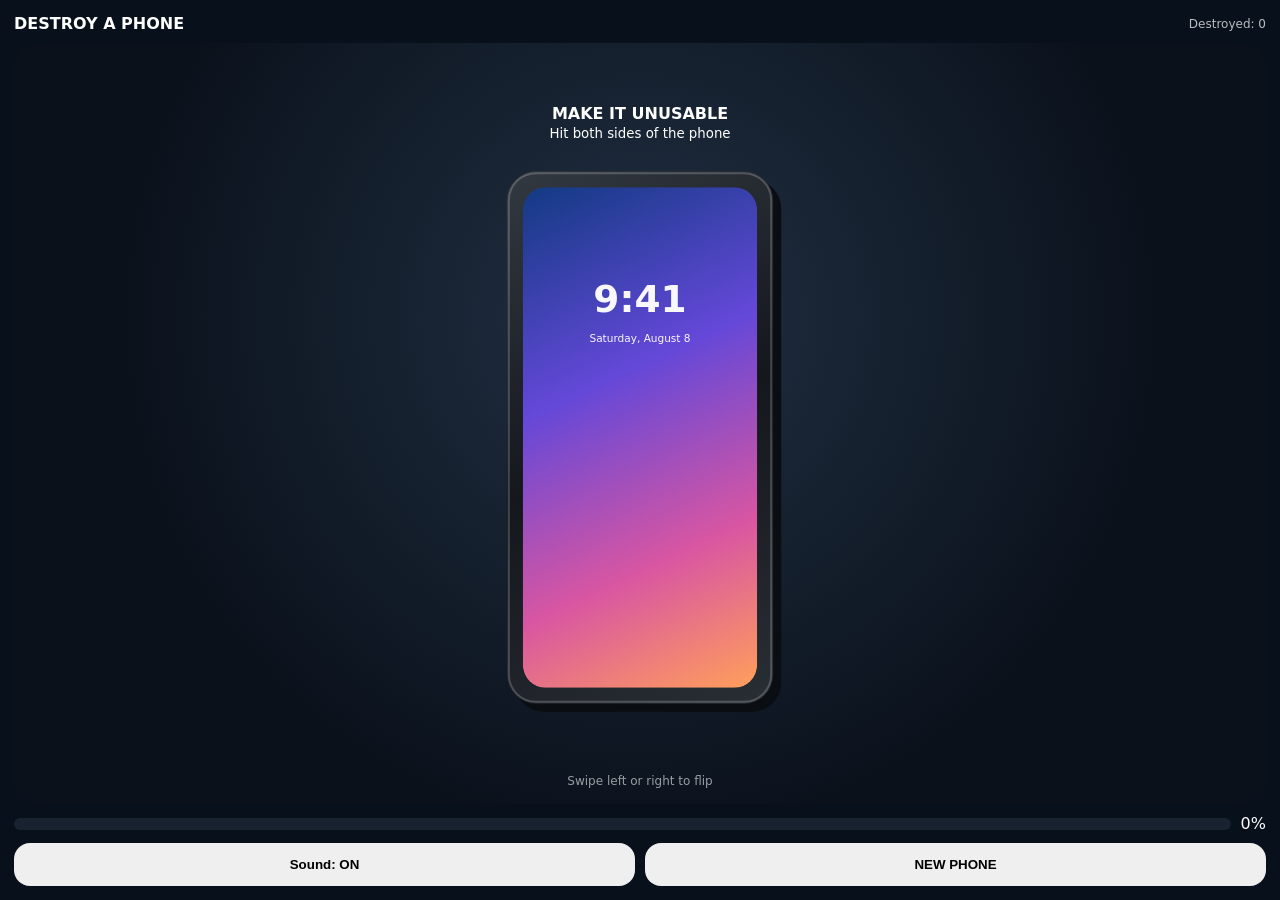
==== destroy-phone.html @ 826d3e32 "Refine phone audio and clip back damage" ====
<!doctype html><html lang="en"><head><meta charset="utf-8"><meta name="viewport" content="width=device-width,initial-scale=1,viewport-fit=cover,user-scalable=no"><title>Destroy a Phone</title><style>*{box-sizing:border-box;-webkit-tap-highlight-color:transparent}html,body{margin:0;height:100%;overflow:hidden;background:#07101b;color:#fff;font-family:system-ui,-apple-system,sans-serif}body{touch-action:none}.wrap{height:100%;display:flex;flex-direction:column;padding:14px;gap:10px}.top{display:flex;justify-content:space-between;align-items:center}.title{font-weight:900}.badge{font-size:12px;opacity:.72}.stage{position:relative;flex:1;border-radius:28px;overflow:hidden;background:radial-gradient(circle at 50% 36%,#213043,#0a111b 66%)}canvas{position:absolute;inset:0;width:100%;height:100%}.hint{position:absolute;top:8%;left:0;right:0;text-align:center;pointer-events:none;transition:.2s}.hint.hide{opacity:0}.flipHint{position:absolute;bottom:16px;left:0;right:0;text-align:center;font-size:12px;opacity:.58;pointer-events:none}.hud{display:grid;grid-template-columns:1fr auto;gap:10px;align-items:center}.meter{height:12px;background:#182231;border-radius:999px;overflow:hidden}.fill{height:100%;width:0;background:linear-gradient(90deg,#ff776f,#ffd5cf);transition:width .15s}.bottom{display:flex;gap:10px}button{flex:1;padding:14px;border:0;border-radius:16px;font-weight:800}</style></head><body><div class="wrap"><div class="top"><div class="title">DESTROY A PHONE</div><div class="badge" id="count">Destroyed: 0</div></div><div class="stage" id="stage"><canvas id="c"></canvas><div class="hint" id="hint"><b>MAKE IT UNUSABLE</b><br><small>Hit both sides of the phone</small></div><div class="flipHint">Swipe left or right to flip</div></div><div class="hud"><div class="meter"><div class="fill" id="fill"></div></div><div id="pct">0%</div></div><div class="bottom"><button id="sound">Sound: ON</button><button id="reset">NEW PHONE</button></div></div><script>
const c=document.getElementById('c'),ctx=c.getContext('2d'),stage=document.getElementById('stage'),fill=document.getElementById('fill'),pct=document.getElementById('pct'),hint=document.getElementById('hint'),count=document.getElementById('count');let W,H,dpr=1,audio,soundOn=true,done=false,total=0,p={},anim=false,dragX=null;const R=(a,b)=>a+Math.random()*(b-a),C=(v,a,b)=>Math.max(a,Math.min(b,v));function rr(a,b,w,h,r){ctx.beginPath();ctx.roundRect(a,b,w,h,r)}
function reset(redraw=true){done=false;p.side='front';p.flip=0;p.flipTarget=0;p.frontFaults=[];p.frontMarks=[];p.backCracks=[];p.backChips=[];p.frontDents=[];p.backDents=[];p.cam=[0,0,0];p.frontCells=new Set();p.backCells=new Set();p.frameCells=new Set();p.screenHits=0;p.backHits=0;p.frameHits=0;p.totalHits=0;p.screenOff=false;p.fade=1;p.tx=p.ty=p.vx=p.vy=p.rot=p.vr=0;fill.style.width='0%';pct.textContent='0%';hint.classList.remove('hide');if(redraw)draw()}
function layout(){W=stage.clientWidth;H=stage.clientHeight;dpr=Math.min(devicePixelRatio||1,2);c.width=W*dpr;c.height=H*dpr;ctx.setTransform(dpr,0,0,dpr,0,0);const h=Math.min(H*.70,620),w=Math.min(W*.74,h*.5);p.w=w;p.h=h;p.x=(W-w)/2;p.y=(H-h)/2+14;p.r=Math.min(38,w*.11);if(!p.frontFaults)reset(false);draw()}addEventListener('resize',layout);
function screen(){let m=p.w*.06;return{x:m,y:m,w:p.w-2*m,h:p.h-2*m,r:p.r*.78}}function cams(){return[[p.w*.27,p.h*.13],[p.w*.42,p.h*.13],[p.w*.345,p.h*.24]]}
function matrix(){let shx=p.tx*.004,shy=p.ty*.003,sx=1-Math.abs(p.ty)*.0018,sy=1-Math.abs(p.tx)*.0013;return{a:sx,b:shy,c:shx,d:sy,e:p.x+p.w/2,f:p.y+p.h/2}}
function worldToLocal(x,y){let m=matrix(),X=x-m.e,Y=y-m.f,det=m.a*m.d-m.b*m.c;if(!det)return{x:-999,y:-999};let lx=(m.d*X-m.c*Y)/det,ly=(-m.b*X+m.a*Y)/det;return{x:lx+p.w/2,y:ly+p.h/2}}
function applyPhoneTransform(){let m=matrix();ctx.translate(m.e,m.f);ctx.rotate(p.rot);ctx.transform(m.a,m.b,m.c,m.d,0,0);ctx.translate(-p.w/2,-p.h/2)}
function inside(lx,ly){return lx>=0&&lx<=p.w&&ly>=0&&ly<=p.h}function insideScreen(lx,ly){let s=screen();return lx>=s.x&&lx<=s.x+s.w&&ly>=s.y&&ly<=s.y+s.h}
function cellKey(lx,ly,cols=5,rows=9){let cc=Math.floor(C(lx/p.w*cols,0,cols-1)),rrr=Math.floor(C(ly/p.h*rows,0,rows-1));return rrr+'-'+cc}
function wallpaper(s){let g=ctx.createLinearGradient(s.x,s.y,s.x+s.w,s.y+s.h);g.addColorStop(0,'#123a83');g.addColorStop(.38,'#6448d8');g.addColorStop(.72,'#d856a2');g.addColorStop(1,'#ff9f5b');ctx.fillStyle=g;rr(s.x,s.y,s.w,s.h,s.r);ctx.fill();ctx.fillStyle='rgba(255,255,255,.96)';ctx.textAlign='center';ctx.font=`700 ${Math.max(18,s.w*.16)}px system-ui`;ctx.fillText('9:41',s.x+s.w/2,s.y+s.h*.25);ctx.font=`500 ${Math.max(9,s.w*.045)}px system-ui`;ctx.fillText('Saturday, August 8',s.x+s.w/2,s.y+s.h*.31)}
function addFrontFault(x,y){let s=screen(),t=Math.floor(R(0,3));if(t===0)p.frontFaults.push({t:'bruise',x,y,r:R(14,28),h:R(220,330),a:R(.22,.42)});else if(t===1)p.frontFaults.push({t:'dead',x,y,rx:R(8,20),ry:R(14,38),rot:R(-.5,.5),a:R(.45,.75)});else p.frontFaults.push({t:'line',x:C(x+R(-5,5),s.x+2,s.x+s.w-2),y1:C(y-R(20,55),s.y,s.y+s.h),y2:C(y+R(20,55),s.y,s.y+s.h),h:R(150,330),a:R(.3,.62)})}
function backInset(){const m=5;return{x:m,y:m,w:p.w-2*m,h:p.h-2*m,r:Math.max(4,p.r-m)}}
function addBackCrack(x,y){let segs=[],n=Math.floor(R(4,8)),b=backInset();for(let i=0;i<n;i++){let a=R(0,Math.PI*2),len=R(18,48),pts=[[C(x,b.x+1,b.x+b.w-1),C(y,b.y+1,b.y+b.h-1)]],cx=x,cy=y;for(let j=0;j<4;j++){a+=R(-.25,.25);cx+=Math.cos(a)*len/4*R(.7,1.3);cy+=Math.sin(a)*len/4*R(.7,1.3);cx=C(cx,b.x+1,b.x+b.w-1);cy=C(cy,b.y+1,b.y+b.h-1);pts.push([cx,cy])}segs.push(pts)}p.backCracks.push(segs)}
function drawFront(){let s=screen();ctx.save();rr(s.x,s.y,s.w,s.h,s.r);ctx.clip();if(!p.screenOff)wallpaper(s);else{ctx.fillStyle='#020305';ctx.fillRect(s.x,s.y,s.w,s.h);let g=ctx.createLinearGradient(s.x,s.y,s.x+s.w,s.y+s.h);g.addColorStop(0,'rgba(255,255,255,.06)');g.addColorStop(.3,'rgba(255,255,255,0)');g.addColorStop(1,'rgba(255,255,255,.018)');ctx.fillStyle=g;ctx.fillRect(s.x,s.y,s.w,s.h)}if(!p.screenOff)for(const f of p.frontFaults){if(f.t==='bruise'){let g=ctx.createRadialGradient(f.x,f.y,0,f.x,f.y,f.r);g.addColorStop(0,`hsla(${f.h},90%,62%,${f.a})`);g.addColorStop(.55,`hsla(${f.h+50},90%,55%,${f.a*.3})`);g.addColorStop(1,'rgba(0,0,0,0)');ctx.fillStyle=g;ctx.beginPath();ctx.arc(f.x,f.y,f.r,0,Math.PI*2);ctx.fill()}else if(f.t==='dead'){ctx.save();ctx.translate(f.x,f.y);ctx.rotate(f.rot);ctx.fillStyle=`rgba(0,0,0,${f.a})`;ctx.beginPath();ctx.ellipse(0,0,f.rx,f.ry,0,0,Math.PI*2);ctx.fill();ctx.restore()}else{ctx.strokeStyle=`hsla(${f.h},95%,65%,${f.a})`;ctx.lineWidth=.9;ctx.beginPath();ctx.moveTo(f.x,f.y1);ctx.lineTo(f.x,f.y2);ctx.stroke()}}for(const m of p.frontMarks){ctx.save();ctx.translate(m.x,m.y);ctx.rotate(m.rot);ctx.fillStyle=`rgba(255,255,255,${m.a})`;ctx.beginPath();ctx.ellipse(0,0,m.rx,m.ry,0,0,Math.PI*2);ctx.fill();ctx.restore()}ctx.restore()}
function drawCamera(q,i){let d=p.cam[i];ctx.beginPath();ctx.arc(q[0],q[1],p.w*.085,0,Math.PI*2);ctx.fillStyle='#11161c';ctx.fill();ctx.strokeStyle='rgba(255,255,255,.13)';ctx.lineWidth=1.2;ctx.stroke();ctx.beginPath();ctx.arc(q[0],q[1],p.w*.056,0,Math.PI*2);ctx.fillStyle=d>=5?'#060708':'#09111a';ctx.fill();if(d>0){ctx.save();ctx.beginPath();ctx.arc(q[0],q[1],p.w*.054,0,Math.PI*2);ctx.clip();let g=ctx.createRadialGradient(q[0]-3,q[1]-3,0,q[0],q[1],p.w*.07);g.addColorStop(0,`rgba(215,228,238,${Math.min(.55,d*.09)})`);g.addColorStop(1,'rgba(70,80,90,.08)');ctx.fillStyle=g;ctx.fillRect(q[0]-20,q[1]-20,40,40);if(d>=3){ctx.fillStyle='rgba(0,0,0,.55)';ctx.beginPath();ctx.moveTo(q[0]+2,q[1]-12);ctx.lineTo(q[0]+11,q[1]-4);ctx.lineTo(q[0]+7,q[1]+6);ctx.closePath();ctx.fill()}ctx.restore()}}
function drawBack(){let g=ctx.createLinearGradient(0,0,p.w,p.h);g.addColorStop(0,'#cfd4da');g.addColorStop(.45,'#aeb5bd');g.addColorStop(1,'#858d96');ctx.fillStyle=g;rr(0,0,p.w,p.h,p.r);ctx.fill();ctx.fillStyle='rgba(255,255,255,.13)';rr(7,7,p.w-14,p.h-14,p.r-7);ctx.strokeStyle='rgba(255,255,255,.14)';ctx.lineWidth=1;ctx.stroke();ctx.fillStyle='rgba(0,0,0,.12)';ctx.beginPath();ctx.arc(p.w*.5,p.h*.57,p.w*.12,0,Math.PI*2);ctx.fill();cams().forEach((q,i)=>drawCamera(q,i));const b=backInset();ctx.save();rr(b.x,b.y,b.w,b.h,b.r);ctx.clip();ctx.strokeStyle='rgba(230,240,245,.58)';ctx.lineWidth=.55;for(const group of p.backCracks)for(const pts of group){ctx.beginPath();ctx.moveTo(pts[0][0],pts[0][1]);for(let i=1;i<pts.length;i++)ctx.lineTo(pts[i][0],pts[i][1]);ctx.stroke()}for(const m of p.backChips){ctx.save();ctx.translate(C(m.x,b.x,b.x+b.w),C(m.y,b.y,b.y+b.h));ctx.rotate(m.rot);ctx.fillStyle='rgba(70,75,82,.55)';ctx.beginPath();ctx.moveTo(-m.r*.7,m.r*.4);ctx.lineTo(0,-m.r);ctx.lineTo(m.r*.8,m.r*.55);ctx.closePath();ctx.fill();ctx.restore()}for(const d of p.backDents){ctx.save();ctx.translate(C(d.x,b.x,b.x+b.w),C(d.y,b.y,b.y+b.h));ctx.rotate(d.rot);ctx.fillStyle='rgba(0,0,0,.28)';ctx.beginPath();ctx.ellipse(0,0,d.rx,d.ry,0,0,Math.PI*2);ctx.fill();ctx.restore()}ctx.restore()}
function drawPhone(){ctx.save();applyPhoneTransform();ctx.globalAlpha=p.fade;let visible=Math.max(.08,Math.abs(Math.cos(p.flip*Math.PI)));ctx.translate(p.w/2,0);ctx.scale(Math.max(.08,visible),1);ctx.translate(-p.w/2,0);let depth=8+Math.sin(p.flip*Math.PI)*10;ctx.fillStyle='#0a0d12';rr(depth,depth,p.w,p.h,p.r);ctx.fill();if(p.flip<.5){let g=ctx.createLinearGradient(0,0,p.w,p.h);g.addColorStop(0,'#333941');g.addColorStop(.5,'#14171c');g.addColorStop(1,'#292e35');ctx.fillStyle=g;rr(0,0,p.w,p.h,p.r);ctx.fill();ctx.strokeStyle='rgba(255,255,255,.2)';ctx.lineWidth=2;rr(2,2,p.w-4,p.h-4,p.r-2);ctx.stroke();drawFront();for(const d of p.frontDents){ctx.save();ctx.translate(d.x,d.y);ctx.rotate(d.rot);ctx.fillStyle='rgba(0,0,0,.4)';ctx.beginPath();ctx.ellipse(0,0,d.rx,d.ry,0,0,Math.PI*2);ctx.fill();ctx.restore()}}else drawBack();ctx.restore()}
function draw(){ctx.clearRect(0,0,W,H);drawPhone()}
function audioCtx(){if(!audio)audio=new (window.AudioContext||window.webkitAudioContext)();if(audio.state==='suspended')audio.resume();return audio}
function noise(v=.04,h=800,d=.05,type='highpass'){if(!soundOn)return;let A=audioCtx(),n=Math.floor(A.sampleRate*d),b=A.createBuffer(1,n,A.sampleRate),z=b.getChannelData(0);for(let i=0;i<n;i++)z[i]=(Math.random()*2-1)*Math.pow(1-i/n,2.6);let s=A.createBufferSource(),f=A.createBiquadFilter(),g=A.createGain();s.buffer=b;f.type=type;f.frequency.value=h;g.gain.value=v;s.connect(f).connect(g).connect(A.destination);s.start()}
function thump(freq=150,gain=.04,dur=.08){if(!soundOn)return;const A=audioCtx(),now=A.currentTime,o=A.createOscillator(),g=A.createGain();o.type='triangle';o.frequency.setValueAtTime(freq,now);o.frequency.exponentialRampToValueAtTime(Math.max(55,freq*.45),now+dur);g.gain.setValueAtTime(gain,now);g.gain.exponentialRampToValueAtTime(.0001,now+dur);o.connect(g).connect(A.destination);o.start();o.stop(now+dur+.01)}
function hitSound(kind){if(kind==='frame'){thump(R(105,150),.055,.09);noise(.04,900,.045)}else if(kind==='cam'){thump(R(170,230),.035,.06);noise(.045,1500,.035)}else if(kind==='back'){thump(R(125,175),.05,.08);noise(.035,650,.05,'bandpass')}else{thump(R(145,195),.038,.065);noise(.03,1100,.04,'bandpass')}}
function damage(){let d=p.frontCells.size*2.15+p.backCells.size*2.25+p.frameCells.size*2.1+p.cam.reduce((a,b)=>a+Math.min(b,5),0)*1.45+Math.min(14,p.totalHits*.22);d=C(d,0,100);fill.style.width=d+'%';pct.textContent=Math.round(d)+'%';if(d>=99&&!done)finish()}
function kick(lx,ly){let nx=lx/p.w-.5,ny=ly/p.h-.5;p.vx+=nx*4;p.vy+=ny*4;p.vr+=nx*.005;startAnim()}function startAnim(){if(anim)return;anim=true;requestAnimationFrame(step)}function step(){p.tx+=p.vx;p.ty+=p.vy;p.rot+=p.vr;p.vx+=(-p.tx*.11-p.vx*.32);p.vy+=(-p.ty*.11-p.vy*.32);p.vr+=(-p.rot*.15-p.vr*.3);p.flip+=(p.flipTarget-p.flip)*.18;draw();if(Math.abs(p.tx)+Math.abs(p.ty)+Math.abs(p.vx)+Math.abs(p.vy)+Math.abs(p.rot)*100+Math.abs(p.flipTarget-p.flip)*60>0.12&&!done)requestAnimationFrame(step);else{p.tx=p.ty=p.vx=p.vy=p.rot=p.vr=0;p.flip=p.flipTarget;anim=false;draw()}}
function finish(){done=true;total++;count.textContent='Destroyed: '+total;thump(90,.12,.18);noise(.12,420,.22,'bandpass');navigator.vibrate?.([18,24,38]);let st=performance.now();function fall(){let t=(performance.now()-st)/850;p.fade=Math.max(0,1-t*.8);p.y+=2+t*7;p.rot+=.01;draw();if(t<1)requestAnimationFrame(fall);else setTimeout(()=>{reset(false);layout()},450)}requestAnimationFrame(fall)}
function hit(wx,wy){if(done)return;let q=worldToLocal(wx,wy),lx=q.x,ly=q.y;if(!inside(lx,ly))return;hint.classList.add('hide');p.totalHits++;let kind=p.side==='front'?'screen':'back';if(p.side==='front'){if(insideScreen(lx,ly)){p.screenHits++;p.frontCells.add(cellKey(lx,ly));if(!p.screenOff){if(Math.random()<.48)addFrontFault(lx,ly);if(p.screenHits>=22||p.frontCells.size>=15)p.screenOff=true}else if(Math.random()<.45)p.frontMarks.push({x:lx,y:ly,rx:R(7,18),ry:R(2,6),rot:R(-1,1),a:R(.12,.22)})}else{p.frameHits++;p.frameCells.add(cellKey(lx,ly));p.frontDents.push({x:lx,y:ly,rx:R(6,13),ry:R(2,5),rot:R(-.7,.7)});kind='frame'}}else{let k=-1,bd=p.w*.1;cams().forEach((qq,i)=>{let d=Math.hypot(lx-qq[0],ly-qq[1]);if(d<bd){bd=d;k=i}});if(k>=0){p.cam[k]=Math.min(6,p.cam[k]+1);p.backCells.add(cellKey(lx,ly));kind='cam'}else{p.backHits++;p.backCells.add(cellKey(lx,ly));if(Math.random()<.7)addBackCrack(lx,ly);if(Math.random()<.28)p.backChips.push({x:lx,y:ly,r:R(4,9),rot:R(0,6)});if(Math.random()<.4)p.backDents.push({x:lx,y:ly,rx:R(6,16),ry:R(2,6),rot:R(-.8,.8)});kind='back'}}hitSound(kind);kick(lx,ly);navigator.vibrate?.(7);damage();draw()}
function flipPhone(){p.side=p.side==='front'?'back':'front';p.flipTarget=p.side==='front'?0:1;startAnim()}
stage.addEventListener('pointerdown',e=>{dragX=e.clientX});stage.addEventListener('pointerup',e=>{let dx=e.clientX-dragX;if(Math.abs(dx)>45)flipPhone();else{let r=c.getBoundingClientRect();hit(e.clientX-r.left,e.clientY-r.top)}dragX=null});document.getElementById('reset').onclick=()=>{reset(false);layout()};document.getElementById('sound').onclick=e=>{soundOn=!soundOn;e.currentTarget.textContent='Sound: '+(soundOn?'ON':'OFF')};layout();
</script></body></html>
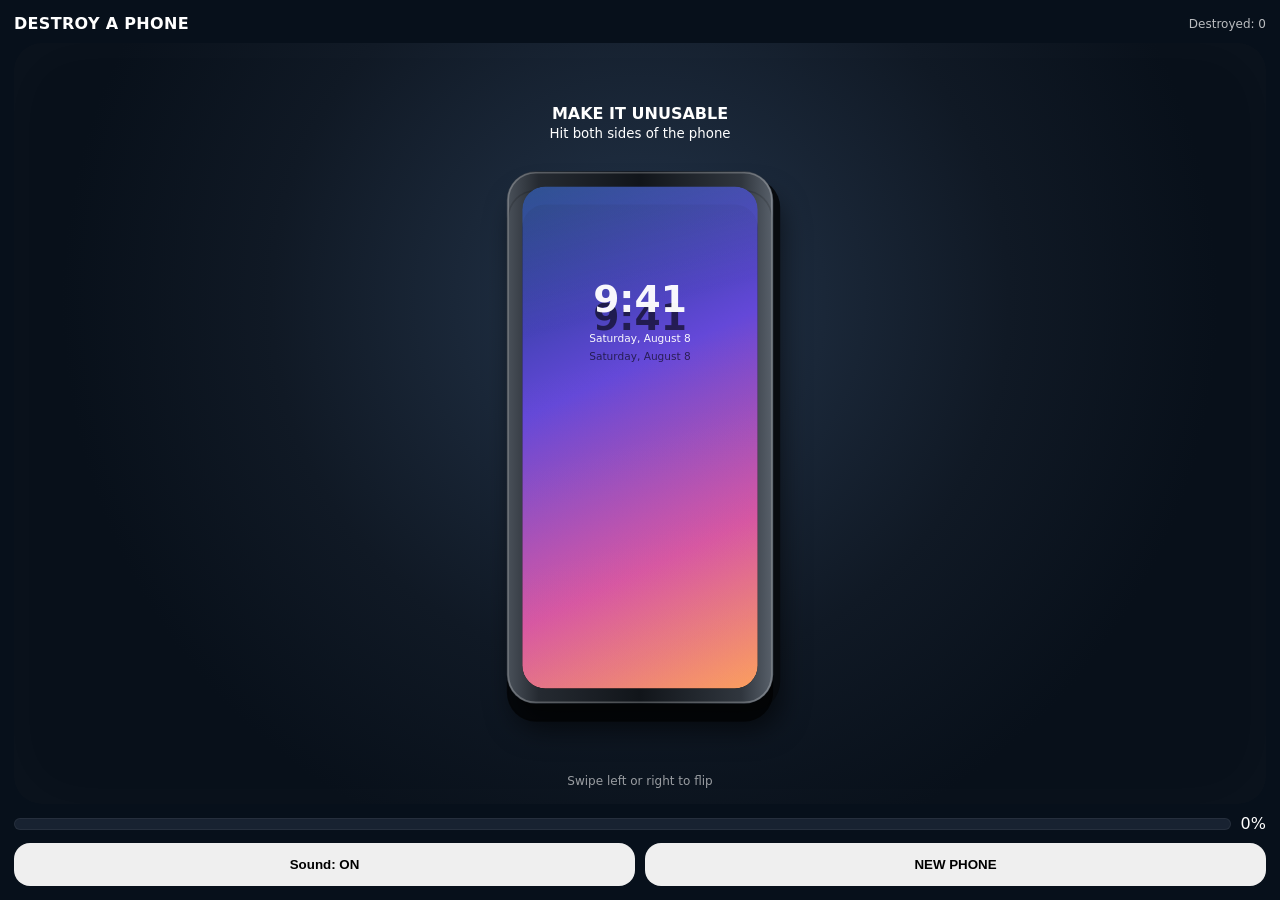
==== commit 2d6a715a: "Refine phone material, damage states, and progress model" ====
--- a/destroy-phone.html
+++ b/destroy-phone.html
@@ -1,30 +1,35 @@
-<!doctype html><html lang="en"><head><meta charset="utf-8"><meta name="viewport" content="width=device-width,initial-scale=1,viewport-fit=cover,user-scalable=no"><title>Destroy a Phone</title><style>*{box-sizing:border-box;-webkit-tap-highlight-color:transparent}html,body{margin:0;height:100%;overflow:hidden;background:#07101b;color:#fff;font-family:system-ui,-apple-system,sans-serif}body{touch-action:none}.wrap{height:100%;display:flex;flex-direction:column;padding:14px;gap:10px}.top{display:flex;justify-content:space-between;align-items:center}.title{font-weight:900}.badge{font-size:12px;opacity:.72}.stage{position:relative;flex:1;border-radius:28px;overflow:hidden;background:radial-gradient(circle at 50% 36%,#213043,#0a111b 66%)}canvas{position:absolute;inset:0;width:100%;height:100%}.hint{position:absolute;top:8%;left:0;right:0;text-align:center;pointer-events:none;transition:.2s}.hint.hide{opacity:0}.flipHint{position:absolute;bottom:16px;left:0;right:0;text-align:center;font-size:12px;opacity:.58;pointer-events:none}.hud{display:grid;grid-template-columns:1fr auto;gap:10px;align-items:center}.meter{height:12px;background:#182231;border-radius:999px;overflow:hidden}.fill{height:100%;width:0;background:linear-gradient(90deg,#ff776f,#ffd5cf);transition:width .15s}.bottom{display:flex;gap:10px}button{flex:1;padding:14px;border:0;border-radius:16px;font-weight:800}</style></head><body><div class="wrap"><div class="top"><div class="title">DESTROY A PHONE</div><div class="badge" id="count">Destroyed: 0</div></div><div class="stage" id="stage"><canvas id="c"></canvas><div class="hint" id="hint"><b>MAKE IT UNUSABLE</b><br><small>Hit both sides of the phone</small></div><div class="flipHint">Swipe left or right to flip</div></div><div class="hud"><div class="meter"><div class="fill" id="fill"></div></div><div id="pct">0%</div></div><div class="bottom"><button id="sound">Sound: ON</button><button id="reset">NEW PHONE</button></div></div><script>
-const c=document.getElementById('c'),ctx=c.getContext('2d'),stage=document.getElementById('stage'),fill=document.getElementById('fill'),pct=document.getElementById('pct'),hint=document.getElementById('hint'),count=document.getElementById('count');let W,H,dpr=1,audio,soundOn=true,done=false,total=0,p={},anim=false,dragX=null;const R=(a,b)=>a+Math.random()*(b-a),C=(v,a,b)=>Math.max(a,Math.min(b,v));function rr(a,b,w,h,r){ctx.beginPath();ctx.roundRect(a,b,w,h,r)}
-function reset(redraw=true){done=false;p.side='front';p.flip=0;p.flipTarget=0;p.frontFaults=[];p.frontMarks=[];p.backCracks=[];p.backChips=[];p.frontDents=[];p.backDents=[];p.cam=[0,0,0];p.frontCells=new Set();p.backCells=new Set();p.frameCells=new Set();p.screenHits=0;p.backHits=0;p.frameHits=0;p.totalHits=0;p.screenOff=false;p.fade=1;p.tx=p.ty=p.vx=p.vy=p.rot=p.vr=0;fill.style.width='0%';pct.textContent='0%';hint.classList.remove('hide');if(redraw)draw()}
+<!doctype html><html lang="en"><head><meta charset="utf-8"><meta name="viewport" content="width=device-width,initial-scale=1,viewport-fit=cover,user-scalable=no"><title>Destroy a Phone</title><style>*{box-sizing:border-box;-webkit-tap-highlight-color:transparent}html,body{margin:0;height:100%;overflow:hidden;background:#07101b;color:#fff;font-family:system-ui,-apple-system,sans-serif}body{touch-action:none}.wrap{height:100%;display:flex;flex-direction:column;padding:14px;gap:10px}.top{display:flex;justify-content:space-between;align-items:center}.title{font-weight:900;letter-spacing:.02em}.badge{font-size:12px;opacity:.72}.stage{position:relative;flex:1;border-radius:28px;overflow:hidden;background:radial-gradient(circle at 50% 34%,#24354b 0,#101925 46%,#08101a 72%);box-shadow:inset 0 0 70px rgba(255,255,255,.025)}canvas{position:absolute;inset:0;width:100%;height:100%}.hint{position:absolute;top:8%;left:0;right:0;text-align:center;pointer-events:none;transition:.2s}.hint.hide{opacity:0}.flipHint{position:absolute;bottom:16px;left:0;right:0;text-align:center;font-size:12px;opacity:.58;pointer-events:none}.hud{display:grid;grid-template-columns:1fr auto;gap:10px;align-items:center}.meter{height:12px;background:#182231;border-radius:999px;overflow:hidden;border:1px solid rgba(255,255,255,.06)}.fill{height:100%;width:0;background:linear-gradient(90deg,#ff776f,#ffd5cf);transition:width .2s ease}.bottom{display:flex;gap:10px}button{flex:1;padding:14px;border:0;border-radius:16px;font-weight:800}</style></head><body><div class="wrap"><div class="top"><div class="title">DESTROY A PHONE</div><div class="badge" id="count">Destroyed: 0</div></div><div class="stage" id="stage"><canvas id="c"></canvas><div class="hint" id="hint"><b>MAKE IT UNUSABLE</b><br><small>Hit both sides of the phone</small></div><div class="flipHint">Swipe left or right to flip</div></div><div class="hud"><div class="meter"><div class="fill" id="fill"></div></div><div id="pct">0%</div></div><div class="bottom"><button id="sound">Sound: ON</button><button id="reset">NEW PHONE</button></div></div><script>
+const c=document.getElementById('c'),ctx=c.getContext('2d'),stage=document.getElementById('stage'),fill=document.getElementById('fill'),pct=document.getElementById('pct'),hint=document.getElementById('hint'),count=document.getElementById('count');
+let W,H,dpr=1,audio,soundOn=true,done=false,total=0,p={},anim=false,dragX=null;const R=(a,b)=>a+Math.random()*(b-a),C=(v,a,b)=>Math.max(a,Math.min(b,v));
+function rr(a,b,w,h,r){ctx.beginPath();ctx.roundRect(a,b,w,h,r)}
+function reset(redraw=true){done=false;p.side='front';p.flip=0;p.flipTarget=0;p.frontFaults=[];p.frontMarks=[];p.backCracks=[];p.backChips=[];p.frontDents=[];p.backDents=[];p.cam=[0,0,0];p.frontCells=new Map();p.backCells=new Map();p.frameCells=new Map();p.screenHits=0;p.backHits=0;p.frameHits=0;p.totalHits=0;p.screenOff=false;p.fade=1;p.tx=p.ty=p.vx=p.vy=p.rot=p.vr=0;fill.style.width='0%';pct.textContent='0%';hint.classList.remove('hide');if(redraw)draw()}
 function layout(){W=stage.clientWidth;H=stage.clientHeight;dpr=Math.min(devicePixelRatio||1,2);c.width=W*dpr;c.height=H*dpr;ctx.setTransform(dpr,0,0,dpr,0,0);const h=Math.min(H*.70,620),w=Math.min(W*.74,h*.5);p.w=w;p.h=h;p.x=(W-w)/2;p.y=(H-h)/2+14;p.r=Math.min(38,w*.11);if(!p.frontFaults)reset(false);draw()}addEventListener('resize',layout);
-function screen(){let m=p.w*.06;return{x:m,y:m,w:p.w-2*m,h:p.h-2*m,r:p.r*.78}}function cams(){return[[p.w*.27,p.h*.13],[p.w*.42,p.h*.13],[p.w*.345,p.h*.24]]}
+function screen(){let m=p.w*.058;return{x:m,y:m,w:p.w-2*m,h:p.h-2*m,r:p.r*.78}}function cams(){return[[p.w*.27,p.h*.13],[p.w*.42,p.h*.13],[p.w*.345,p.h*.24]]}
 function matrix(){let shx=p.tx*.004,shy=p.ty*.003,sx=1-Math.abs(p.ty)*.0018,sy=1-Math.abs(p.tx)*.0013;return{a:sx,b:shy,c:shx,d:sy,e:p.x+p.w/2,f:p.y+p.h/2}}
-function worldToLocal(x,y){let m=matrix(),X=x-m.e,Y=y-m.f,det=m.a*m.d-m.b*m.c;if(!det)return{x:-999,y:-999};let lx=(m.d*X-m.c*Y)/det,ly=(-m.b*X+m.a*Y)/det;return{x:lx+p.w/2,y:ly+p.h/2}}
+function worldToLocal(x,y){let m=matrix(),X=x-m.e,Y=y-m.f,det=m.a*m.d-m.b*m.c;if(!det)return{x:-999,y:-999};return{x:(m.d*X-m.c*Y)/det+p.w/2,y:(-m.b*X+m.a*Y)/det+p.h/2}}
 function applyPhoneTransform(){let m=matrix();ctx.translate(m.e,m.f);ctx.rotate(p.rot);ctx.transform(m.a,m.b,m.c,m.d,0,0);ctx.translate(-p.w/2,-p.h/2)}
 function inside(lx,ly){return lx>=0&&lx<=p.w&&ly>=0&&ly<=p.h}function insideScreen(lx,ly){let s=screen();return lx>=s.x&&lx<=s.x+s.w&&ly>=s.y&&ly<=s.y+s.h}
-function cellKey(lx,ly,cols=5,rows=9){let cc=Math.floor(C(lx/p.w*cols,0,cols-1)),rrr=Math.floor(C(ly/p.h*rows,0,rows-1));return rrr+'-'+cc}
-function wallpaper(s){let g=ctx.createLinearGradient(s.x,s.y,s.x+s.w,s.y+s.h);g.addColorStop(0,'#123a83');g.addColorStop(.38,'#6448d8');g.addColorStop(.72,'#d856a2');g.addColorStop(1,'#ff9f5b');ctx.fillStyle=g;rr(s.x,s.y,s.w,s.h,s.r);ctx.fill();ctx.fillStyle='rgba(255,255,255,.96)';ctx.textAlign='center';ctx.font=`700 ${Math.max(18,s.w*.16)}px system-ui`;ctx.fillText('9:41',s.x+s.w/2,s.y+s.h*.25);ctx.font=`500 ${Math.max(9,s.w*.045)}px system-ui`;ctx.fillText('Saturday, August 8',s.x+s.w/2,s.y+s.h*.31)}
-function addFrontFault(x,y){let s=screen(),t=Math.floor(R(0,3));if(t===0)p.frontFaults.push({t:'bruise',x,y,r:R(14,28),h:R(220,330),a:R(.22,.42)});else if(t===1)p.frontFaults.push({t:'dead',x,y,rx:R(8,20),ry:R(14,38),rot:R(-.5,.5),a:R(.45,.75)});else p.frontFaults.push({t:'line',x:C(x+R(-5,5),s.x+2,s.x+s.w-2),y1:C(y-R(20,55),s.y,s.y+s.h),y2:C(y+R(20,55),s.y,s.y+s.h),h:R(150,330),a:R(.3,.62)})}
-function backInset(){const m=5;return{x:m,y:m,w:p.w-2*m,h:p.h-2*m,r:Math.max(4,p.r-m)}}
-function addBackCrack(x,y){let segs=[],n=Math.floor(R(4,8)),b=backInset();for(let i=0;i<n;i++){let a=R(0,Math.PI*2),len=R(18,48),pts=[[C(x,b.x+1,b.x+b.w-1),C(y,b.y+1,b.y+b.h-1)]],cx=x,cy=y;for(let j=0;j<4;j++){a+=R(-.25,.25);cx+=Math.cos(a)*len/4*R(.7,1.3);cy+=Math.sin(a)*len/4*R(.7,1.3);cx=C(cx,b.x+1,b.x+b.w-1);cy=C(cy,b.y+1,b.y+b.h-1);pts.push([cx,cy])}segs.push(pts)}p.backCracks.push(segs)}
-function drawFront(){let s=screen();ctx.save();rr(s.x,s.y,s.w,s.h,s.r);ctx.clip();if(!p.screenOff)wallpaper(s);else{ctx.fillStyle='#020305';ctx.fillRect(s.x,s.y,s.w,s.h);let g=ctx.createLinearGradient(s.x,s.y,s.x+s.w,s.y+s.h);g.addColorStop(0,'rgba(255,255,255,.06)');g.addColorStop(.3,'rgba(255,255,255,0)');g.addColorStop(1,'rgba(255,255,255,.018)');ctx.fillStyle=g;ctx.fillRect(s.x,s.y,s.w,s.h)}if(!p.screenOff)for(const f of p.frontFaults){if(f.t==='bruise'){let g=ctx.createRadialGradient(f.x,f.y,0,f.x,f.y,f.r);g.addColorStop(0,`hsla(${f.h},90%,62%,${f.a})`);g.addColorStop(.55,`hsla(${f.h+50},90%,55%,${f.a*.3})`);g.addColorStop(1,'rgba(0,0,0,0)');ctx.fillStyle=g;ctx.beginPath();ctx.arc(f.x,f.y,f.r,0,Math.PI*2);ctx.fill()}else if(f.t==='dead'){ctx.save();ctx.translate(f.x,f.y);ctx.rotate(f.rot);ctx.fillStyle=`rgba(0,0,0,${f.a})`;ctx.beginPath();ctx.ellipse(0,0,f.rx,f.ry,0,0,Math.PI*2);ctx.fill();ctx.restore()}else{ctx.strokeStyle=`hsla(${f.h},95%,65%,${f.a})`;ctx.lineWidth=.9;ctx.beginPath();ctx.moveTo(f.x,f.y1);ctx.lineTo(f.x,f.y2);ctx.stroke()}}for(const m of p.frontMarks){ctx.save();ctx.translate(m.x,m.y);ctx.rotate(m.rot);ctx.fillStyle=`rgba(255,255,255,${m.a})`;ctx.beginPath();ctx.ellipse(0,0,m.rx,m.ry,0,0,Math.PI*2);ctx.fill();ctx.restore()}ctx.restore()}
-function drawCamera(q,i){let d=p.cam[i];ctx.beginPath();ctx.arc(q[0],q[1],p.w*.085,0,Math.PI*2);ctx.fillStyle='#11161c';ctx.fill();ctx.strokeStyle='rgba(255,255,255,.13)';ctx.lineWidth=1.2;ctx.stroke();ctx.beginPath();ctx.arc(q[0],q[1],p.w*.056,0,Math.PI*2);ctx.fillStyle=d>=5?'#060708':'#09111a';ctx.fill();if(d>0){ctx.save();ctx.beginPath();ctx.arc(q[0],q[1],p.w*.054,0,Math.PI*2);ctx.clip();let g=ctx.createRadialGradient(q[0]-3,q[1]-3,0,q[0],q[1],p.w*.07);g.addColorStop(0,`rgba(215,228,238,${Math.min(.55,d*.09)})`);g.addColorStop(1,'rgba(70,80,90,.08)');ctx.fillStyle=g;ctx.fillRect(q[0]-20,q[1]-20,40,40);if(d>=3){ctx.fillStyle='rgba(0,0,0,.55)';ctx.beginPath();ctx.moveTo(q[0]+2,q[1]-12);ctx.lineTo(q[0]+11,q[1]-4);ctx.lineTo(q[0]+7,q[1]+6);ctx.closePath();ctx.fill()}ctx.restore()}}
-function drawBack(){let g=ctx.createLinearGradient(0,0,p.w,p.h);g.addColorStop(0,'#cfd4da');g.addColorStop(.45,'#aeb5bd');g.addColorStop(1,'#858d96');ctx.fillStyle=g;rr(0,0,p.w,p.h,p.r);ctx.fill();ctx.fillStyle='rgba(255,255,255,.13)';rr(7,7,p.w-14,p.h-14,p.r-7);ctx.strokeStyle='rgba(255,255,255,.14)';ctx.lineWidth=1;ctx.stroke();ctx.fillStyle='rgba(0,0,0,.12)';ctx.beginPath();ctx.arc(p.w*.5,p.h*.57,p.w*.12,0,Math.PI*2);ctx.fill();cams().forEach((q,i)=>drawCamera(q,i));const b=backInset();ctx.save();rr(b.x,b.y,b.w,b.h,b.r);ctx.clip();ctx.strokeStyle='rgba(230,240,245,.58)';ctx.lineWidth=.55;for(const group of p.backCracks)for(const pts of group){ctx.beginPath();ctx.moveTo(pts[0][0],pts[0][1]);for(let i=1;i<pts.length;i++)ctx.lineTo(pts[i][0],pts[i][1]);ctx.stroke()}for(const m of p.backChips){ctx.save();ctx.translate(C(m.x,b.x,b.x+b.w),C(m.y,b.y,b.y+b.h));ctx.rotate(m.rot);ctx.fillStyle='rgba(70,75,82,.55)';ctx.beginPath();ctx.moveTo(-m.r*.7,m.r*.4);ctx.lineTo(0,-m.r);ctx.lineTo(m.r*.8,m.r*.55);ctx.closePath();ctx.fill();ctx.restore()}for(const d of p.backDents){ctx.save();ctx.translate(C(d.x,b.x,b.x+b.w),C(d.y,b.y,b.y+b.h));ctx.rotate(d.rot);ctx.fillStyle='rgba(0,0,0,.28)';ctx.beginPath();ctx.ellipse(0,0,d.rx,d.ry,0,0,Math.PI*2);ctx.fill();ctx.restore()}ctx.restore()}
-function drawPhone(){ctx.save();applyPhoneTransform();ctx.globalAlpha=p.fade;let visible=Math.max(.08,Math.abs(Math.cos(p.flip*Math.PI)));ctx.translate(p.w/2,0);ctx.scale(Math.max(.08,visible),1);ctx.translate(-p.w/2,0);let depth=8+Math.sin(p.flip*Math.PI)*10;ctx.fillStyle='#0a0d12';rr(depth,depth,p.w,p.h,p.r);ctx.fill();if(p.flip<.5){let g=ctx.createLinearGradient(0,0,p.w,p.h);g.addColorStop(0,'#333941');g.addColorStop(.5,'#14171c');g.addColorStop(1,'#292e35');ctx.fillStyle=g;rr(0,0,p.w,p.h,p.r);ctx.fill();ctx.strokeStyle='rgba(255,255,255,.2)';ctx.lineWidth=2;rr(2,2,p.w-4,p.h-4,p.r-2);ctx.stroke();drawFront();for(const d of p.frontDents){ctx.save();ctx.translate(d.x,d.y);ctx.rotate(d.rot);ctx.fillStyle='rgba(0,0,0,.4)';ctx.beginPath();ctx.ellipse(0,0,d.rx,d.ry,0,0,Math.PI*2);ctx.fill();ctx.restore()}}else drawBack();ctx.restore()}
+function cellKey(lx,ly,cols=6,rows=10){let cc=Math.floor(C(lx/p.w*cols,0,cols-1)),rrr=Math.floor(C(ly/p.h*rows,0,rows-1));return rrr+'-'+cc}
+function bumpCell(map,key){map.set(key,Math.min(3,(map.get(key)||0)+1))}
+function cellScore(map){let s=0;for(const v of map.values())s+=v===1?1:v===2?1.55:1.9;return s}
+function wallpaper(s){let g=ctx.createLinearGradient(s.x,s.y,s.x+s.w,s.y+s.h);g.addColorStop(0,'#123a83');g.addColorStop(.38,'#6448d8');g.addColorStop(.72,'#d856a2');g.addColorStop(1,'#ff9f5b');ctx.fillStyle=g;rr(s.x,s.y,s.w,s.h,s.r);ctx.fill();let sheen=ctx.createLinearGradient(s.x,s.y,s.x+s.w*.55,s.y+s.h);sheen.addColorStop(0,'rgba(255,255,255,.12)');sheen.addColorStop(.28,'rgba(255,255,255,0)');sheen.addColorStop(1,'rgba(255,255,255,.025)');ctx.fillStyle=sheen;rr(s.x,s.y,s.w,s.h,s.r);ctx.fill();ctx.fillStyle='rgba(255,255,255,.96)';ctx.textAlign='center';ctx.font=`700 ${Math.max(18,s.w*.16)}px system-ui`;ctx.fillText('9:41',s.x+s.w/2,s.y+s.h*.25);ctx.font=`500 ${Math.max(9,s.w*.045)}px system-ui`;ctx.fillText('Saturday, August 8',s.x+s.w/2,s.y+s.h*.31)}
+function addFrontFault(x,y){let s=screen(),t=Math.floor(R(0,4));if(t===0)p.frontFaults.push({t:'bruise',x,y,r:R(12,26),h:R(220,330),a:R(.18,.36)});else if(t===1)p.frontFaults.push({t:'dead',x,y,rx:R(7,17),ry:R(12,32),rot:R(-.5,.5),a:R(.35,.68)});else if(t===2)p.frontFaults.push({t:'line',x:C(x+R(-5,5),s.x+2,s.x+s.w-2),y1:C(y-R(18,48),s.y,s.y+s.h),y2:C(y+R(18,48),s.y,s.y+s.h),h:R(150,330),a:R(.24,.52)});else p.frontMarks.push({x,y,rx:R(6,16),ry:R(2,5),rot:R(-1,1),a:R(.09,.17)})}
+function backInset(){const m=6;return{x:m,y:m,w:p.w-2*m,h:p.h-2*m,r:Math.max(4,p.r-m)}}
+function addBackCrack(x,y){let segs=[],n=Math.floor(R(3,7)),b=backInset();for(let i=0;i<n;i++){let a=R(0,Math.PI*2),len=R(15,42),pts=[[C(x,b.x+1,b.x+b.w-1),C(y,b.y+1,b.y+b.h-1)]],cx=x,cy=y;for(let j=0;j<4;j++){a+=R(-.28,.28);cx=C(cx+Math.cos(a)*len/4*R(.7,1.3),b.x+1,b.x+b.w-1);cy=C(cy+Math.sin(a)*len/4*R(.7,1.3),b.y+1,b.y+b.h-1);pts.push([cx,cy])}segs.push(pts)}p.backCracks.push(segs)}
+function drawFront(){let s=screen();ctx.save();rr(s.x,s.y,s.w,s.h,s.r);ctx.clip();if(!p.screenOff)wallpaper(s);else{ctx.fillStyle='#020305';ctx.fillRect(s.x,s.y,s.w,s.h);let g=ctx.createLinearGradient(s.x,s.y,s.x+s.w,s.y+s.h);g.addColorStop(0,'rgba(255,255,255,.07)');g.addColorStop(.22,'rgba(255,255,255,0)');g.addColorStop(1,'rgba(255,255,255,.02)');ctx.fillStyle=g;ctx.fillRect(s.x,s.y,s.w,s.h)}if(!p.screenOff)for(const f of p.frontFaults){if(f.t==='bruise'){let g=ctx.createRadialGradient(f.x,f.y,0,f.x,f.y,f.r);g.addColorStop(0,`hsla(${f.h},90%,62%,${f.a})`);g.addColorStop(.55,`hsla(${f.h+50},90%,55%,${f.a*.28})`);g.addColorStop(1,'rgba(0,0,0,0)');ctx.fillStyle=g;ctx.beginPath();ctx.arc(f.x,f.y,f.r,0,Math.PI*2);ctx.fill()}else if(f.t==='dead'){ctx.save();ctx.translate(f.x,f.y);ctx.rotate(f.rot);ctx.fillStyle=`rgba(0,0,0,${f.a})`;ctx.beginPath();ctx.ellipse(0,0,f.rx,f.ry,0,0,Math.PI*2);ctx.fill();ctx.restore()}else if(f.t==='line'){ctx.strokeStyle=`hsla(${f.h},95%,65%,${f.a})`;ctx.lineWidth=.8;ctx.beginPath();ctx.moveTo(f.x,f.y1);ctx.lineTo(f.x,f.y2);ctx.stroke()}}for(const m of p.frontMarks){ctx.save();ctx.translate(m.x,m.y);ctx.rotate(m.rot);ctx.fillStyle=`rgba(255,255,255,${m.a})`;ctx.beginPath();ctx.ellipse(0,0,m.rx,m.ry,0,0,Math.PI*2);ctx.fill();ctx.restore()}ctx.restore()}
+function drawCamera(q,i){let d=p.cam[i],outer=p.w*.086,lens=p.w*.056;ctx.save();ctx.shadowColor='rgba(0,0,0,.35)';ctx.shadowBlur=6;ctx.shadowOffsetY=3;ctx.beginPath();ctx.arc(q[0],q[1],outer,0,Math.PI*2);let ring=ctx.createRadialGradient(q[0]-2,q[1]-3,2,q[0],q[1],outer);ring.addColorStop(0,'#323944');ring.addColorStop(.58,'#1b2028');ring.addColorStop(1,'#0b0f14');ctx.fillStyle=ring;ctx.fill();ctx.shadowBlur=0;ctx.beginPath();ctx.arc(q[0],q[1],lens,0,Math.PI*2);let lg=ctx.createRadialGradient(q[0]-2,q[1]-3,1,q[0],q[1],lens);lg.addColorStop(0,d>=5?'#171717':'#16324d');lg.addColorStop(.45,d>=4?'#0b0b0c':'#091623');lg.addColorStop(1,'#020406');ctx.fillStyle=lg;ctx.fill();ctx.strokeStyle='rgba(255,255,255,.16)';ctx.lineWidth=.7;ctx.stroke();ctx.beginPath();ctx.arc(q[0]-lens*.22,q[1]-lens*.22,lens*.17,0,Math.PI*2);ctx.fillStyle=d>=4?'rgba(255,255,255,.025)':'rgba(170,220,255,.22)';ctx.fill();if(d>0){ctx.save();ctx.beginPath();ctx.arc(q[0],q[1],lens*.96,0,Math.PI*2);ctx.clip();ctx.fillStyle=`rgba(205,215,220,${Math.min(.36,d*.055)})`;ctx.fillRect(q[0]-lens,q[1]-lens,lens*2,lens*2);if(d>=3){ctx.fillStyle='rgba(0,0,0,.48)';ctx.beginPath();ctx.moveTo(q[0]+lens*.15,q[1]-lens);ctx.lineTo(q[0]+lens,q[1]-lens*.25);ctx.lineTo(q[0]+lens*.62,q[1]+lens*.55);ctx.closePath();ctx.fill()}ctx.restore()}ctx.restore()}
+function drawBack(){let base=ctx.createLinearGradient(0,0,p.w,p.h);base.addColorStop(0,'#d7dbe0');base.addColorStop(.38,'#bec4cb');base.addColorStop(.72,'#9ca4ad');base.addColorStop(1,'#7d858e');ctx.fillStyle=base;rr(0,0,p.w,p.h,p.r);ctx.fill();let gloss=ctx.createLinearGradient(0,0,p.w*.8,p.h);gloss.addColorStop(0,'rgba(255,255,255,.30)');gloss.addColorStop(.18,'rgba(255,255,255,.06)');gloss.addColorStop(.5,'rgba(255,255,255,0)');gloss.addColorStop(1,'rgba(0,0,0,.06)');ctx.fillStyle=gloss;rr(4,4,p.w-8,p.h-8,p.r-4);ctx.fill();ctx.strokeStyle='rgba(255,255,255,.22)';ctx.lineWidth=1;rr(5,5,p.w-10,p.h-10,p.r-5);ctx.stroke();ctx.fillStyle='rgba(0,0,0,.10)';ctx.beginPath();ctx.arc(p.w*.5,p.h*.57,p.w*.115,0,Math.PI*2);ctx.fill();cams().forEach((q,i)=>drawCamera(q,i));const b=backInset();ctx.save();rr(b.x,b.y,b.w,b.h,b.r);ctx.clip();ctx.strokeStyle='rgba(235,244,248,.48)';ctx.lineWidth=.48;for(const group of p.backCracks)for(const pts of group){ctx.beginPath();ctx.moveTo(pts[0][0],pts[0][1]);for(let i=1;i<pts.length;i++)ctx.lineTo(pts[i][0],pts[i][1]);ctx.stroke()}for(const m of p.backChips){ctx.save();ctx.translate(C(m.x,b.x,b.x+b.w),C(m.y,b.y,b.y+b.h));ctx.rotate(m.rot);ctx.fillStyle='rgba(76,80,87,.48)';ctx.beginPath();ctx.moveTo(-m.r*.7,m.r*.4);ctx.lineTo(0,-m.r);ctx.lineTo(m.r*.8,m.r*.55);ctx.closePath();ctx.fill();ctx.restore()}for(const d of p.backDents){ctx.save();ctx.translate(C(d.x,b.x,b.x+b.w),C(d.y,b.y,b.y+b.h));ctx.rotate(d.rot);let dg=ctx.createRadialGradient(0,0,0,0,0,Math.max(d.rx,d.ry));dg.addColorStop(0,'rgba(0,0,0,.20)');dg.addColorStop(.7,'rgba(0,0,0,.07)');dg.addColorStop(1,'rgba(255,255,255,.08)');ctx.fillStyle=dg;ctx.beginPath();ctx.ellipse(0,0,d.rx,d.ry,0,0,Math.PI*2);ctx.fill();ctx.restore()}ctx.restore()}
+function drawPhone(){ctx.save();applyPhoneTransform();ctx.globalAlpha=p.fade;let visible=Math.max(.08,Math.abs(Math.cos(p.flip*Math.PI))),sx=Math.max(.08,visible);ctx.translate(p.w/2,0);ctx.scale(sx,1);ctx.translate(-p.w/2,0);let depth=7+Math.sin(p.flip*Math.PI)*12;ctx.shadowColor='rgba(0,0,0,.62)';ctx.shadowBlur=28;ctx.shadowOffsetY=18;ctx.fillStyle='#070a0e';rr(depth,depth,p.w,p.h,p.r);ctx.fill();ctx.shadowBlur=0;let edge=ctx.createLinearGradient(0,0,p.w,0);edge.addColorStop(0,'#4a515a');edge.addColorStop(.12,'#252a31');edge.addColorStop(.5,'#11151a');edge.addColorStop(.88,'#30363e');edge.addColorStop(1,'#59616b');ctx.fillStyle=edge;rr(0,0,p.w,p.h,p.r);ctx.fill();ctx.strokeStyle='rgba(255,255,255,.24)';ctx.lineWidth=1.5;rr(1.5,1.5,p.w-3,p.h-3,p.r-2);ctx.stroke();if(p.flip<.5){drawFront();for(const d of p.frontDents){ctx.save();ctx.translate(d.x,d.y);ctx.rotate(d.rot);let dg=ctx.createRadialGradient(0,0,0,0,0,Math.max(d.rx,d.ry));dg.addColorStop(0,'rgba(0,0,0,.42)');dg.addColorStop(.75,'rgba(0,0,0,.10)');dg.addColorStop(1,'rgba(255,255,255,.07)');ctx.fillStyle=dg;ctx.beginPath();ctx.ellipse(0,0,d.rx,d.ry,0,0,Math.PI*2);ctx.fill();ctx.restore()}}else drawBack();ctx.restore()}
 function draw(){ctx.clearRect(0,0,W,H);drawPhone()}
 function audioCtx(){if(!audio)audio=new (window.AudioContext||window.webkitAudioContext)();if(audio.state==='suspended')audio.resume();return audio}
 function noise(v=.04,h=800,d=.05,type='highpass'){if(!soundOn)return;let A=audioCtx(),n=Math.floor(A.sampleRate*d),b=A.createBuffer(1,n,A.sampleRate),z=b.getChannelData(0);for(let i=0;i<n;i++)z[i]=(Math.random()*2-1)*Math.pow(1-i/n,2.6);let s=A.createBufferSource(),f=A.createBiquadFilter(),g=A.createGain();s.buffer=b;f.type=type;f.frequency.value=h;g.gain.value=v;s.connect(f).connect(g).connect(A.destination);s.start()}
 function thump(freq=150,gain=.04,dur=.08){if(!soundOn)return;const A=audioCtx(),now=A.currentTime,o=A.createOscillator(),g=A.createGain();o.type='triangle';o.frequency.setValueAtTime(freq,now);o.frequency.exponentialRampToValueAtTime(Math.max(55,freq*.45),now+dur);g.gain.setValueAtTime(gain,now);g.gain.exponentialRampToValueAtTime(.0001,now+dur);o.connect(g).connect(A.destination);o.start();o.stop(now+dur+.01)}
-function hitSound(kind){if(kind==='frame'){thump(R(105,150),.055,.09);noise(.04,900,.045)}else if(kind==='cam'){thump(R(170,230),.035,.06);noise(.045,1500,.035)}else if(kind==='back'){thump(R(125,175),.05,.08);noise(.035,650,.05,'bandpass')}else{thump(R(145,195),.038,.065);noise(.03,1100,.04,'bandpass')}}
-function damage(){let d=p.frontCells.size*2.15+p.backCells.size*2.25+p.frameCells.size*2.1+p.cam.reduce((a,b)=>a+Math.min(b,5),0)*1.45+Math.min(14,p.totalHits*.22);d=C(d,0,100);fill.style.width=d+'%';pct.textContent=Math.round(d)+'%';if(d>=99&&!done)finish()}
+function hitSound(kind){if(kind==='frame'){thump(R(105,150),.055,.09);noise(.04,900,.045)}else if(kind==='cam'){thump(R(170,230),.035,.06);noise(.045,1500,.035)}else if(kind==='back'){thump(R(125,175),.05,.08);noise(.035,650,.05,'bandpass')}else{thump(R(145,190),.042,.065);noise(.03,850,.04,'bandpass')}}
+function visualDamage(){let front=cellScore(p.frontCells),back=cellScore(p.backCells),frame=cellScore(p.frameCells),cam=p.cam.reduce((a,b)=>a+Math.min(b,6),0);let screenState=p.screenOff?8:Math.min(6,p.frontFaults.length*.45+p.frontMarks.length*.12);let backState=Math.min(8,p.backCracks.length*.38+p.backChips.length*.48+p.backDents.length*.28);return C(front*1.35+back*1.4+frame*1.45+cam*1.1+screenState+backState,0,100)}
+function damage(){let d=visualDamage();fill.style.width=d+'%';pct.textContent=Math.round(d)+'%';if(d>=99&&!done)finish()}
 function kick(lx,ly){let nx=lx/p.w-.5,ny=ly/p.h-.5;p.vx+=nx*4;p.vy+=ny*4;p.vr+=nx*.005;startAnim()}function startAnim(){if(anim)return;anim=true;requestAnimationFrame(step)}function step(){p.tx+=p.vx;p.ty+=p.vy;p.rot+=p.vr;p.vx+=(-p.tx*.11-p.vx*.32);p.vy+=(-p.ty*.11-p.vy*.32);p.vr+=(-p.rot*.15-p.vr*.3);p.flip+=(p.flipTarget-p.flip)*.18;draw();if(Math.abs(p.tx)+Math.abs(p.ty)+Math.abs(p.vx)+Math.abs(p.vy)+Math.abs(p.rot)*100+Math.abs(p.flipTarget-p.flip)*60>0.12&&!done)requestAnimationFrame(step);else{p.tx=p.ty=p.vx=p.vy=p.rot=p.vr=0;p.flip=p.flipTarget;anim=false;draw()}}
-function finish(){done=true;total++;count.textContent='Destroyed: '+total;thump(90,.12,.18);noise(.12,420,.22,'bandpass');navigator.vibrate?.([18,24,38]);let st=performance.now();function fall(){let t=(performance.now()-st)/850;p.fade=Math.max(0,1-t*.8);p.y+=2+t*7;p.rot+=.01;draw();if(t<1)requestAnimationFrame(fall);else setTimeout(()=>{reset(false);layout()},450)}requestAnimationFrame(fall)}
-function hit(wx,wy){if(done)return;let q=worldToLocal(wx,wy),lx=q.x,ly=q.y;if(!inside(lx,ly))return;hint.classList.add('hide');p.totalHits++;let kind=p.side==='front'?'screen':'back';if(p.side==='front'){if(insideScreen(lx,ly)){p.screenHits++;p.frontCells.add(cellKey(lx,ly));if(!p.screenOff){if(Math.random()<.48)addFrontFault(lx,ly);if(p.screenHits>=22||p.frontCells.size>=15)p.screenOff=true}else if(Math.random()<.45)p.frontMarks.push({x:lx,y:ly,rx:R(7,18),ry:R(2,6),rot:R(-1,1),a:R(.12,.22)})}else{p.frameHits++;p.frameCells.add(cellKey(lx,ly));p.frontDents.push({x:lx,y:ly,rx:R(6,13),ry:R(2,5),rot:R(-.7,.7)});kind='frame'}}else{let k=-1,bd=p.w*.1;cams().forEach((qq,i)=>{let d=Math.hypot(lx-qq[0],ly-qq[1]);if(d<bd){bd=d;k=i}});if(k>=0){p.cam[k]=Math.min(6,p.cam[k]+1);p.backCells.add(cellKey(lx,ly));kind='cam'}else{p.backHits++;p.backCells.add(cellKey(lx,ly));if(Math.random()<.7)addBackCrack(lx,ly);if(Math.random()<.28)p.backChips.push({x:lx,y:ly,r:R(4,9),rot:R(0,6)});if(Math.random()<.4)p.backDents.push({x:lx,y:ly,rx:R(6,16),ry:R(2,6),rot:R(-.8,.8)});kind='back'}}hitSound(kind);kick(lx,ly);navigator.vibrate?.(7);damage();draw()}
+function finish(){done=true;total++;count.textContent='Destroyed: '+total;thump(80,.10,.18);noise(.10,420,.16,'bandpass');navigator.vibrate?.([18,24,38]);let st=performance.now();function fall(){let t=(performance.now()-st)/850;p.fade=Math.max(0,1-t*.8);p.y+=2+t*7;p.rot+=.01;draw();if(t<1)requestAnimationFrame(fall);else setTimeout(()=>{reset(false);layout()},450)}requestAnimationFrame(fall)}
+function hit(wx,wy){if(done)return;let q=worldToLocal(wx,wy),lx=q.x,ly=q.y;if(!inside(lx,ly))return;hint.classList.add('hide');p.totalHits++;let kind=p.side==='front'?'screen':'back';if(p.side==='front'){if(insideScreen(lx,ly)){p.screenHits++;bumpCell(p.frontCells,cellKey(lx,ly));if(!p.screenOff){if(Math.random()<.42)addFrontFault(lx,ly);if(p.screenHits>=28||cellScore(p.frontCells)>=23)p.screenOff=true}else if(Math.random()<.34)p.frontMarks.push({x:lx,y:ly,rx:R(6,16),ry:R(2,5),rot:R(-1,1),a:R(.09,.18)})}else{p.frameHits++;bumpCell(p.frameCells,cellKey(lx,ly));p.frontDents.push({x:lx,y:ly,rx:R(5,12),ry:R(2,5),rot:R(-.7,.7)});kind='frame'}}else{let k=-1,bd=p.w*.1;cams().forEach((qq,i)=>{let d=Math.hypot(lx-qq[0],ly-qq[1]);if(d<bd){bd=d;k=i}});if(k>=0){p.cam[k]=Math.min(6,p.cam[k]+1);bumpCell(p.backCells,cellKey(lx,ly));kind='cam'}else{p.backHits++;bumpCell(p.backCells,cellKey(lx,ly));if(Math.random()<.56)addBackCrack(lx,ly);if(Math.random()<.20)p.backChips.push({x:lx,y:ly,r:R(3,8),rot:R(0,6)});if(Math.random()<.34)p.backDents.push({x:lx,y:ly,rx:R(5,14),ry:R(2,6),rot:R(-.8,.8)});kind='back'}}hitSound(kind);kick(lx,ly);navigator.vibrate?.(7);damage();draw()}
 function flipPhone(){p.side=p.side==='front'?'back':'front';p.flipTarget=p.side==='front'?0:1;startAnim()}
 stage.addEventListener('pointerdown',e=>{dragX=e.clientX});stage.addEventListener('pointerup',e=>{let dx=e.clientX-dragX;if(Math.abs(dx)>45)flipPhone();else{let r=c.getBoundingClientRect();hit(e.clientX-r.left,e.clientY-r.top)}dragX=null});document.getElementById('reset').onclick=()=>{reset(false);layout()};document.getElementById('sound').onclick=e=>{soundOn=!soundOn;e.currentTarget.textContent='Sound: '+(soundOn?'ON':'OFF')};layout();
 </script></body></html>
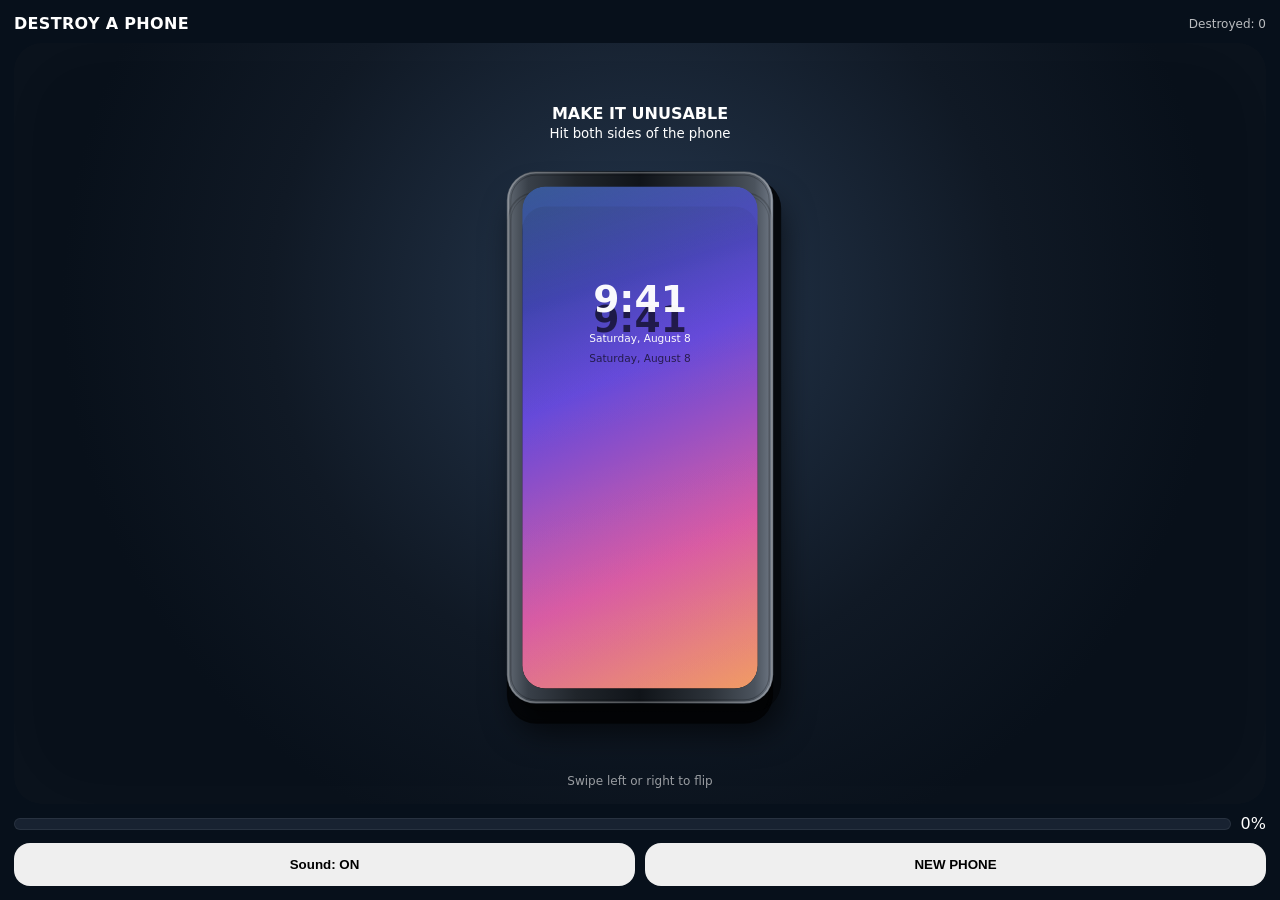
==== commit 4f079015: "Polish phone materials and sync visible damage with progress" ====
--- a/destroy-phone.html
+++ b/destroy-phone.html
@@ -1,4 +1,4 @@
-<!doctype html><html lang="en"><head><meta charset="utf-8"><meta name="viewport" content="width=device-width,initial-scale=1,viewport-fit=cover,user-scalable=no"><title>Destroy a Phone</title><style>*{box-sizing:border-box;-webkit-tap-highlight-color:transparent}html,body{margin:0;height:100%;overflow:hidden;background:#07101b;color:#fff;font-family:system-ui,-apple-system,sans-serif}body{touch-action:none}.wrap{height:100%;display:flex;flex-direction:column;padding:14px;gap:10px}.top{display:flex;justify-content:space-between;align-items:center}.title{font-weight:900;letter-spacing:.02em}.badge{font-size:12px;opacity:.72}.stage{position:relative;flex:1;border-radius:28px;overflow:hidden;background:radial-gradient(circle at 50% 34%,#24354b 0,#101925 46%,#08101a 72%);box-shadow:inset 0 0 70px rgba(255,255,255,.025)}canvas{position:absolute;inset:0;width:100%;height:100%}.hint{position:absolute;top:8%;left:0;right:0;text-align:center;pointer-events:none;transition:.2s}.hint.hide{opacity:0}.flipHint{position:absolute;bottom:16px;left:0;right:0;text-align:center;font-size:12px;opacity:.58;pointer-events:none}.hud{display:grid;grid-template-columns:1fr auto;gap:10px;align-items:center}.meter{height:12px;background:#182231;border-radius:999px;overflow:hidden;border:1px solid rgba(255,255,255,.06)}.fill{height:100%;width:0;background:linear-gradient(90deg,#ff776f,#ffd5cf);transition:width .2s ease}.bottom{display:flex;gap:10px}button{flex:1;padding:14px;border:0;border-radius:16px;font-weight:800}</style></head><body><div class="wrap"><div class="top"><div class="title">DESTROY A PHONE</div><div class="badge" id="count">Destroyed: 0</div></div><div class="stage" id="stage"><canvas id="c"></canvas><div class="hint" id="hint"><b>MAKE IT UNUSABLE</b><br><small>Hit both sides of the phone</small></div><div class="flipHint">Swipe left or right to flip</div></div><div class="hud"><div class="meter"><div class="fill" id="fill"></div></div><div id="pct">0%</div></div><div class="bottom"><button id="sound">Sound: ON</button><button id="reset">NEW PHONE</button></div></div><script>
+<!doctype html><html lang="en"><head><meta charset="utf-8"><meta name="viewport" content="width=device-width,initial-scale=1,viewport-fit=cover,user-scalable=no"><title>Destroy a Phone</title><style>*{box-sizing:border-box;-webkit-tap-highlight-color:transparent}html,body{margin:0;height:100%;overflow:hidden;background:#07101b;color:#fff;font-family:system-ui,-apple-system,sans-serif}body{touch-action:none}.wrap{height:100%;display:flex;flex-direction:column;padding:14px;gap:10px}.top{display:flex;justify-content:space-between;align-items:center}.title{font-weight:900;letter-spacing:.02em}.badge{font-size:12px;opacity:.72}.stage{position:relative;flex:1;border-radius:28px;overflow:hidden;background:radial-gradient(circle at 50% 34%,#26384f 0,#101925 46%,#08101a 72%);box-shadow:inset 0 0 85px rgba(255,255,255,.025)}canvas{position:absolute;inset:0;width:100%;height:100%}.hint{position:absolute;top:8%;left:0;right:0;text-align:center;pointer-events:none;transition:.2s}.hint.hide{opacity:0}.flipHint{position:absolute;bottom:16px;left:0;right:0;text-align:center;font-size:12px;opacity:.58;pointer-events:none}.hud{display:grid;grid-template-columns:1fr auto;gap:10px;align-items:center}.meter{height:12px;background:#182231;border-radius:999px;overflow:hidden;border:1px solid rgba(255,255,255,.07)}.fill{height:100%;width:0;background:linear-gradient(90deg,#ff776f,#ffd5cf);transition:width .22s ease}.bottom{display:flex;gap:10px}button{flex:1;padding:14px;border:0;border-radius:16px;font-weight:800}</style></head><body><div class="wrap"><div class="top"><div class="title">DESTROY A PHONE</div><div class="badge" id="count">Destroyed: 0</div></div><div class="stage" id="stage"><canvas id="c"></canvas><div class="hint" id="hint"><b>MAKE IT UNUSABLE</b><br><small>Hit both sides of the phone</small></div><div class="flipHint">Swipe left or right to flip</div></div><div class="hud"><div class="meter"><div class="fill" id="fill"></div></div><div id="pct">0%</div></div><div class="bottom"><button id="sound">Sound: ON</button><button id="reset">NEW PHONE</button></div></div><script>
 const c=document.getElementById('c'),ctx=c.getContext('2d'),stage=document.getElementById('stage'),fill=document.getElementById('fill'),pct=document.getElementById('pct'),hint=document.getElementById('hint'),count=document.getElementById('count');
 let W,H,dpr=1,audio,soundOn=true,done=false,total=0,p={},anim=false,dragX=null;const R=(a,b)=>a+Math.random()*(b-a),C=(v,a,b)=>Math.max(a,Math.min(b,v));
 function rr(a,b,w,h,r){ctx.beginPath();ctx.roundRect(a,b,w,h,r)}
@@ -10,26 +10,22 @@
 function applyPhoneTransform(){let m=matrix();ctx.translate(m.e,m.f);ctx.rotate(p.rot);ctx.transform(m.a,m.b,m.c,m.d,0,0);ctx.translate(-p.w/2,-p.h/2)}
 function inside(lx,ly){return lx>=0&&lx<=p.w&&ly>=0&&ly<=p.h}function insideScreen(lx,ly){let s=screen();return lx>=s.x&&lx<=s.x+s.w&&ly>=s.y&&ly<=s.y+s.h}
 function cellKey(lx,ly,cols=6,rows=10){let cc=Math.floor(C(lx/p.w*cols,0,cols-1)),rrr=Math.floor(C(ly/p.h*rows,0,rows-1));return rrr+'-'+cc}
-function bumpCell(map,key){map.set(key,Math.min(3,(map.get(key)||0)+1))}
-function cellScore(map){let s=0;for(const v of map.values())s+=v===1?1:v===2?1.55:1.9;return s}
-function wallpaper(s){let g=ctx.createLinearGradient(s.x,s.y,s.x+s.w,s.y+s.h);g.addColorStop(0,'#123a83');g.addColorStop(.38,'#6448d8');g.addColorStop(.72,'#d856a2');g.addColorStop(1,'#ff9f5b');ctx.fillStyle=g;rr(s.x,s.y,s.w,s.h,s.r);ctx.fill();let sheen=ctx.createLinearGradient(s.x,s.y,s.x+s.w*.55,s.y+s.h);sheen.addColorStop(0,'rgba(255,255,255,.12)');sheen.addColorStop(.28,'rgba(255,255,255,0)');sheen.addColorStop(1,'rgba(255,255,255,.025)');ctx.fillStyle=sheen;rr(s.x,s.y,s.w,s.h,s.r);ctx.fill();ctx.fillStyle='rgba(255,255,255,.96)';ctx.textAlign='center';ctx.font=`700 ${Math.max(18,s.w*.16)}px system-ui`;ctx.fillText('9:41',s.x+s.w/2,s.y+s.h*.25);ctx.font=`500 ${Math.max(9,s.w*.045)}px system-ui`;ctx.fillText('Saturday, August 8',s.x+s.w/2,s.y+s.h*.31)}
-function addFrontFault(x,y){let s=screen(),t=Math.floor(R(0,4));if(t===0)p.frontFaults.push({t:'bruise',x,y,r:R(12,26),h:R(220,330),a:R(.18,.36)});else if(t===1)p.frontFaults.push({t:'dead',x,y,rx:R(7,17),ry:R(12,32),rot:R(-.5,.5),a:R(.35,.68)});else if(t===2)p.frontFaults.push({t:'line',x:C(x+R(-5,5),s.x+2,s.x+s.w-2),y1:C(y-R(18,48),s.y,s.y+s.h),y2:C(y+R(18,48),s.y,s.y+s.h),h:R(150,330),a:R(.24,.52)});else p.frontMarks.push({x,y,rx:R(6,16),ry:R(2,5),rot:R(-1,1),a:R(.09,.17)})}
+function bumpCell(map,key){map.set(key,Math.min(3,(map.get(key)||0)+1))}function cellScore(map){let s=0;for(const v of map.values())s+=v===1?1:v===2?1.55:1.9;return s}
+function wallpaper(s){let g=ctx.createLinearGradient(s.x,s.y,s.x+s.w,s.y+s.h);g.addColorStop(0,'#123a83');g.addColorStop(.38,'#6549db');g.addColorStop(.72,'#da5aa3');g.addColorStop(1,'#f59b60');ctx.fillStyle=g;rr(s.x,s.y,s.w,s.h,s.r);ctx.fill();let sheen=ctx.createLinearGradient(s.x,s.y,s.x+s.w*.65,s.y+s.h);sheen.addColorStop(0,'rgba(255,255,255,.16)');sheen.addColorStop(.22,'rgba(255,255,255,.025)');sheen.addColorStop(.52,'rgba(255,255,255,0)');sheen.addColorStop(1,'rgba(255,255,255,.035)');ctx.fillStyle=sheen;rr(s.x,s.y,s.w,s.h,s.r);ctx.fill();ctx.fillStyle='rgba(255,255,255,.97)';ctx.textAlign='center';ctx.font=`700 ${Math.max(18,s.w*.16)}px system-ui`;ctx.fillText('9:41',s.x+s.w/2,s.y+s.h*.25);ctx.font=`500 ${Math.max(9,s.w*.045)}px system-ui`;ctx.fillText('Saturday, August 8',s.x+s.w/2,s.y+s.h*.31)}
+function addFrontFault(x,y){let s=screen(),t=Math.floor(R(0,5));if(t===0)p.frontFaults.push({t:'bruise',x,y,r:R(11,24),h:R(220,330),a:R(.16,.31)});else if(t===1)p.frontFaults.push({t:'dead',x,y,rx:R(6,15),ry:R(10,28),rot:R(-.5,.5),a:R(.32,.58)});else if(t===2)p.frontFaults.push({t:'line',x:C(x+R(-5,5),s.x+2,s.x+s.w-2),y1:C(y-R(15,42),s.y,s.y+s.h),y2:C(y+R(15,42),s.y,s.y+s.h),h:R(150,330),a:R(.22,.45)});else p.frontMarks.push({x,y,rx:R(5,14),ry:R(1.5,4.5),rot:R(-1,1),a:R(.07,.14)})}
 function backInset(){const m=6;return{x:m,y:m,w:p.w-2*m,h:p.h-2*m,r:Math.max(4,p.r-m)}}
-function addBackCrack(x,y){let segs=[],n=Math.floor(R(3,7)),b=backInset();for(let i=0;i<n;i++){let a=R(0,Math.PI*2),len=R(15,42),pts=[[C(x,b.x+1,b.x+b.w-1),C(y,b.y+1,b.y+b.h-1)]],cx=x,cy=y;for(let j=0;j<4;j++){a+=R(-.28,.28);cx=C(cx+Math.cos(a)*len/4*R(.7,1.3),b.x+1,b.x+b.w-1);cy=C(cy+Math.sin(a)*len/4*R(.7,1.3),b.y+1,b.y+b.h-1);pts.push([cx,cy])}segs.push(pts)}p.backCracks.push(segs)}
-function drawFront(){let s=screen();ctx.save();rr(s.x,s.y,s.w,s.h,s.r);ctx.clip();if(!p.screenOff)wallpaper(s);else{ctx.fillStyle='#020305';ctx.fillRect(s.x,s.y,s.w,s.h);let g=ctx.createLinearGradient(s.x,s.y,s.x+s.w,s.y+s.h);g.addColorStop(0,'rgba(255,255,255,.07)');g.addColorStop(.22,'rgba(255,255,255,0)');g.addColorStop(1,'rgba(255,255,255,.02)');ctx.fillStyle=g;ctx.fillRect(s.x,s.y,s.w,s.h)}if(!p.screenOff)for(const f of p.frontFaults){if(f.t==='bruise'){let g=ctx.createRadialGradient(f.x,f.y,0,f.x,f.y,f.r);g.addColorStop(0,`hsla(${f.h},90%,62%,${f.a})`);g.addColorStop(.55,`hsla(${f.h+50},90%,55%,${f.a*.28})`);g.addColorStop(1,'rgba(0,0,0,0)');ctx.fillStyle=g;ctx.beginPath();ctx.arc(f.x,f.y,f.r,0,Math.PI*2);ctx.fill()}else if(f.t==='dead'){ctx.save();ctx.translate(f.x,f.y);ctx.rotate(f.rot);ctx.fillStyle=`rgba(0,0,0,${f.a})`;ctx.beginPath();ctx.ellipse(0,0,f.rx,f.ry,0,0,Math.PI*2);ctx.fill();ctx.restore()}else if(f.t==='line'){ctx.strokeStyle=`hsla(${f.h},95%,65%,${f.a})`;ctx.lineWidth=.8;ctx.beginPath();ctx.moveTo(f.x,f.y1);ctx.lineTo(f.x,f.y2);ctx.stroke()}}for(const m of p.frontMarks){ctx.save();ctx.translate(m.x,m.y);ctx.rotate(m.rot);ctx.fillStyle=`rgba(255,255,255,${m.a})`;ctx.beginPath();ctx.ellipse(0,0,m.rx,m.ry,0,0,Math.PI*2);ctx.fill();ctx.restore()}ctx.restore()}
-function drawCamera(q,i){let d=p.cam[i],outer=p.w*.086,lens=p.w*.056;ctx.save();ctx.shadowColor='rgba(0,0,0,.35)';ctx.shadowBlur=6;ctx.shadowOffsetY=3;ctx.beginPath();ctx.arc(q[0],q[1],outer,0,Math.PI*2);let ring=ctx.createRadialGradient(q[0]-2,q[1]-3,2,q[0],q[1],outer);ring.addColorStop(0,'#323944');ring.addColorStop(.58,'#1b2028');ring.addColorStop(1,'#0b0f14');ctx.fillStyle=ring;ctx.fill();ctx.shadowBlur=0;ctx.beginPath();ctx.arc(q[0],q[1],lens,0,Math.PI*2);let lg=ctx.createRadialGradient(q[0]-2,q[1]-3,1,q[0],q[1],lens);lg.addColorStop(0,d>=5?'#171717':'#16324d');lg.addColorStop(.45,d>=4?'#0b0b0c':'#091623');lg.addColorStop(1,'#020406');ctx.fillStyle=lg;ctx.fill();ctx.strokeStyle='rgba(255,255,255,.16)';ctx.lineWidth=.7;ctx.stroke();ctx.beginPath();ctx.arc(q[0]-lens*.22,q[1]-lens*.22,lens*.17,0,Math.PI*2);ctx.fillStyle=d>=4?'rgba(255,255,255,.025)':'rgba(170,220,255,.22)';ctx.fill();if(d>0){ctx.save();ctx.beginPath();ctx.arc(q[0],q[1],lens*.96,0,Math.PI*2);ctx.clip();ctx.fillStyle=`rgba(205,215,220,${Math.min(.36,d*.055)})`;ctx.fillRect(q[0]-lens,q[1]-lens,lens*2,lens*2);if(d>=3){ctx.fillStyle='rgba(0,0,0,.48)';ctx.beginPath();ctx.moveTo(q[0]+lens*.15,q[1]-lens);ctx.lineTo(q[0]+lens,q[1]-lens*.25);ctx.lineTo(q[0]+lens*.62,q[1]+lens*.55);ctx.closePath();ctx.fill()}ctx.restore()}ctx.restore()}
-function drawBack(){let base=ctx.createLinearGradient(0,0,p.w,p.h);base.addColorStop(0,'#d7dbe0');base.addColorStop(.38,'#bec4cb');base.addColorStop(.72,'#9ca4ad');base.addColorStop(1,'#7d858e');ctx.fillStyle=base;rr(0,0,p.w,p.h,p.r);ctx.fill();let gloss=ctx.createLinearGradient(0,0,p.w*.8,p.h);gloss.addColorStop(0,'rgba(255,255,255,.30)');gloss.addColorStop(.18,'rgba(255,255,255,.06)');gloss.addColorStop(.5,'rgba(255,255,255,0)');gloss.addColorStop(1,'rgba(0,0,0,.06)');ctx.fillStyle=gloss;rr(4,4,p.w-8,p.h-8,p.r-4);ctx.fill();ctx.strokeStyle='rgba(255,255,255,.22)';ctx.lineWidth=1;rr(5,5,p.w-10,p.h-10,p.r-5);ctx.stroke();ctx.fillStyle='rgba(0,0,0,.10)';ctx.beginPath();ctx.arc(p.w*.5,p.h*.57,p.w*.115,0,Math.PI*2);ctx.fill();cams().forEach((q,i)=>drawCamera(q,i));const b=backInset();ctx.save();rr(b.x,b.y,b.w,b.h,b.r);ctx.clip();ctx.strokeStyle='rgba(235,244,248,.48)';ctx.lineWidth=.48;for(const group of p.backCracks)for(const pts of group){ctx.beginPath();ctx.moveTo(pts[0][0],pts[0][1]);for(let i=1;i<pts.length;i++)ctx.lineTo(pts[i][0],pts[i][1]);ctx.stroke()}for(const m of p.backChips){ctx.save();ctx.translate(C(m.x,b.x,b.x+b.w),C(m.y,b.y,b.y+b.h));ctx.rotate(m.rot);ctx.fillStyle='rgba(76,80,87,.48)';ctx.beginPath();ctx.moveTo(-m.r*.7,m.r*.4);ctx.lineTo(0,-m.r);ctx.lineTo(m.r*.8,m.r*.55);ctx.closePath();ctx.fill();ctx.restore()}for(const d of p.backDents){ctx.save();ctx.translate(C(d.x,b.x,b.x+b.w),C(d.y,b.y,b.y+b.h));ctx.rotate(d.rot);let dg=ctx.createRadialGradient(0,0,0,0,0,Math.max(d.rx,d.ry));dg.addColorStop(0,'rgba(0,0,0,.20)');dg.addColorStop(.7,'rgba(0,0,0,.07)');dg.addColorStop(1,'rgba(255,255,255,.08)');ctx.fillStyle=dg;ctx.beginPath();ctx.ellipse(0,0,d.rx,d.ry,0,0,Math.PI*2);ctx.fill();ctx.restore()}ctx.restore()}
-function drawPhone(){ctx.save();applyPhoneTransform();ctx.globalAlpha=p.fade;let visible=Math.max(.08,Math.abs(Math.cos(p.flip*Math.PI))),sx=Math.max(.08,visible);ctx.translate(p.w/2,0);ctx.scale(sx,1);ctx.translate(-p.w/2,0);let depth=7+Math.sin(p.flip*Math.PI)*12;ctx.shadowColor='rgba(0,0,0,.62)';ctx.shadowBlur=28;ctx.shadowOffsetY=18;ctx.fillStyle='#070a0e';rr(depth,depth,p.w,p.h,p.r);ctx.fill();ctx.shadowBlur=0;let edge=ctx.createLinearGradient(0,0,p.w,0);edge.addColorStop(0,'#4a515a');edge.addColorStop(.12,'#252a31');edge.addColorStop(.5,'#11151a');edge.addColorStop(.88,'#30363e');edge.addColorStop(1,'#59616b');ctx.fillStyle=edge;rr(0,0,p.w,p.h,p.r);ctx.fill();ctx.strokeStyle='rgba(255,255,255,.24)';ctx.lineWidth=1.5;rr(1.5,1.5,p.w-3,p.h-3,p.r-2);ctx.stroke();if(p.flip<.5){drawFront();for(const d of p.frontDents){ctx.save();ctx.translate(d.x,d.y);ctx.rotate(d.rot);let dg=ctx.createRadialGradient(0,0,0,0,0,Math.max(d.rx,d.ry));dg.addColorStop(0,'rgba(0,0,0,.42)');dg.addColorStop(.75,'rgba(0,0,0,.10)');dg.addColorStop(1,'rgba(255,255,255,.07)');ctx.fillStyle=dg;ctx.beginPath();ctx.ellipse(0,0,d.rx,d.ry,0,0,Math.PI*2);ctx.fill();ctx.restore()}}else drawBack();ctx.restore()}
+function addBackCrack(x,y){let segs=[],n=Math.floor(R(3,6)),b=backInset();for(let i=0;i<n;i++){let a=R(0,Math.PI*2),len=R(14,38),pts=[[C(x,b.x+1,b.x+b.w-1),C(y,b.y+1,b.y+b.h-1)]],cx=x,cy=y;for(let j=0;j<4;j++){a+=R(-.28,.28);cx=C(cx+Math.cos(a)*len/4*R(.7,1.3),b.x+1,b.x+b.w-1);cy=C(cy+Math.sin(a)*len/4*R(.7,1.3),b.y+1,b.y+b.h-1);pts.push([cx,cy])}segs.push(pts)}p.backCracks.push(segs)}
+function drawFront(){let s=screen();ctx.save();rr(s.x,s.y,s.w,s.h,s.r);ctx.clip();if(!p.screenOff)wallpaper(s);else{ctx.fillStyle='#010205';ctx.fillRect(s.x,s.y,s.w,s.h);let g=ctx.createLinearGradient(s.x,s.y,s.x+s.w,s.y+s.h);g.addColorStop(0,'rgba(255,255,255,.085)');g.addColorStop(.18,'rgba(255,255,255,.01)');g.addColorStop(.48,'rgba(255,255,255,0)');g.addColorStop(1,'rgba(255,255,255,.025)');ctx.fillStyle=g;ctx.fillRect(s.x,s.y,s.w,s.h)}if(!p.screenOff)for(const f of p.frontFaults){if(f.t==='bruise'){let g=ctx.createRadialGradient(f.x,f.y,0,f.x,f.y,f.r);g.addColorStop(0,`hsla(${f.h},90%,62%,${f.a})`);g.addColorStop(.55,`hsla(${f.h+50},90%,55%,${f.a*.24})`);g.addColorStop(1,'rgba(0,0,0,0)');ctx.fillStyle=g;ctx.beginPath();ctx.arc(f.x,f.y,f.r,0,Math.PI*2);ctx.fill()}else if(f.t==='dead'){ctx.save();ctx.translate(f.x,f.y);ctx.rotate(f.rot);ctx.fillStyle=`rgba(0,0,0,${f.a})`;ctx.beginPath();ctx.ellipse(0,0,f.rx,f.ry,0,0,Math.PI*2);ctx.fill();ctx.restore()}else if(f.t==='line'){ctx.strokeStyle=`hsla(${f.h},95%,65%,${f.a})`;ctx.lineWidth=.75;ctx.beginPath();ctx.moveTo(f.x,f.y1);ctx.lineTo(f.x,f.y2);ctx.stroke()}}for(const m of p.frontMarks){ctx.save();ctx.translate(m.x,m.y);ctx.rotate(m.rot);ctx.fillStyle=`rgba(255,255,255,${m.a})`;ctx.beginPath();ctx.ellipse(0,0,m.rx,m.ry,0,0,Math.PI*2);ctx.fill();ctx.restore()}ctx.restore()}
+function drawCamera(q,i){let d=p.cam[i],outer=p.w*.088,lens=p.w*.057;ctx.save();ctx.shadowColor='rgba(0,0,0,.48)';ctx.shadowBlur=8;ctx.shadowOffsetY=4;ctx.beginPath();ctx.arc(q[0],q[1],outer,0,Math.PI*2);let ring=ctx.createRadialGradient(q[0]-3,q[1]-4,2,q[0],q[1],outer);ring.addColorStop(0,'#4a535e');ring.addColorStop(.36,'#252b33');ring.addColorStop(.72,'#151920');ring.addColorStop(1,'#090c11');ctx.fillStyle=ring;ctx.fill();ctx.shadowBlur=0;ctx.beginPath();ctx.arc(q[0],q[1],lens,0,Math.PI*2);let lg=ctx.createRadialGradient(q[0]-3,q[1]-4,1,q[0],q[1],lens);lg.addColorStop(0,d>=5?'#202020':'#214b70');lg.addColorStop(.42,d>=4?'#101011':'#0b2235');lg.addColorStop(1,'#010305');ctx.fillStyle=lg;ctx.fill();ctx.strokeStyle='rgba(255,255,255,.18)';ctx.lineWidth=.7;ctx.stroke();ctx.beginPath();ctx.arc(q[0]-lens*.23,q[1]-lens*.24,lens*.18,0,Math.PI*2);ctx.fillStyle=d>=4?'rgba(255,255,255,.02)':'rgba(176,226,255,.26)';ctx.fill();if(d>0){ctx.save();ctx.beginPath();ctx.arc(q[0],q[1],lens*.96,0,Math.PI*2);ctx.clip();ctx.fillStyle=`rgba(205,215,220,${Math.min(.38,d*.06)})`;ctx.fillRect(q[0]-lens,q[1]-lens,lens*2,lens*2);if(d>=3){ctx.fillStyle='rgba(0,0,0,.50)';ctx.beginPath();ctx.moveTo(q[0]+lens*.15,q[1]-lens);ctx.lineTo(q[0]+lens,q[1]-lens*.25);ctx.lineTo(q[0]+lens*.62,q[1]+lens*.55);ctx.closePath();ctx.fill()}ctx.restore()}ctx.restore()}
+function drawBack(){let base=ctx.createLinearGradient(0,0,p.w,p.h);base.addColorStop(0,'#e0e3e6');base.addColorStop(.30,'#c8cdd2');base.addColorStop(.66,'#a2aab2');base.addColorStop(1,'#7c848c');ctx.fillStyle=base;rr(0,0,p.w,p.h,p.r);ctx.fill();let gloss=ctx.createLinearGradient(0,0,p.w*.86,p.h);gloss.addColorStop(0,'rgba(255,255,255,.36)');gloss.addColorStop(.16,'rgba(255,255,255,.09)');gloss.addColorStop(.48,'rgba(255,255,255,0)');gloss.addColorStop(1,'rgba(0,0,0,.075)');ctx.fillStyle=gloss;rr(4,4,p.w-8,p.h-8,p.r-4);ctx.fill();ctx.strokeStyle='rgba(255,255,255,.24)';ctx.lineWidth=1;rr(5,5,p.w-10,p.h-10,p.r-5);ctx.stroke();ctx.fillStyle='rgba(0,0,0,.09)';ctx.beginPath();ctx.arc(p.w*.5,p.h*.57,p.w*.112,0,Math.PI*2);ctx.fill();cams().forEach((q,i)=>drawCamera(q,i));const b=backInset();ctx.save();rr(b.x,b.y,b.w,b.h,b.r);ctx.clip();ctx.strokeStyle='rgba(237,246,250,.46)';ctx.lineWidth=.46;for(const group of p.backCracks)for(const pts of group){ctx.beginPath();ctx.moveTo(pts[0][0],pts[0][1]);for(let i=1;i<pts.length;i++)ctx.lineTo(pts[i][0],pts[i][1]);ctx.stroke()}for(const m of p.backChips){ctx.save();ctx.translate(C(m.x,b.x,b.x+b.w),C(m.y,b.y,b.y+b.h));ctx.rotate(m.rot);ctx.fillStyle='rgba(68,73,80,.44)';ctx.beginPath();ctx.moveTo(-m.r*.7,m.r*.4);ctx.lineTo(0,-m.r);ctx.lineTo(m.r*.8,m.r*.55);ctx.closePath();ctx.fill();ctx.restore()}for(const d of p.backDents){ctx.save();ctx.translate(C(d.x,b.x,b.x+b.w),C(d.y,b.y,b.y+b.h));ctx.rotate(d.rot);let dg=ctx.createRadialGradient(0,0,0,0,0,Math.max(d.rx,d.ry));dg.addColorStop(0,'rgba(0,0,0,.20)');dg.addColorStop(.58,'rgba(0,0,0,.08)');dg.addColorStop(.86,'rgba(255,255,255,.05)');dg.addColorStop(1,'rgba(255,255,255,.10)');ctx.fillStyle=dg;ctx.beginPath();ctx.ellipse(0,0,d.rx,d.ry,0,0,Math.PI*2);ctx.fill();ctx.restore()}ctx.restore()}
+function drawPhone(){ctx.save();applyPhoneTransform();ctx.globalAlpha=p.fade;let visible=Math.max(.08,Math.abs(Math.cos(p.flip*Math.PI))),sx=Math.max(.08,visible);ctx.translate(p.w/2,0);ctx.scale(sx,1);ctx.translate(-p.w/2,0);let depth=8+Math.sin(p.flip*Math.PI)*13;ctx.shadowColor='rgba(0,0,0,.66)';ctx.shadowBlur=32;ctx.shadowOffsetY=20;ctx.fillStyle='#05080c';rr(depth,depth,p.w,p.h,p.r);ctx.fill();ctx.shadowBlur=0;let edge=ctx.createLinearGradient(0,0,p.w,0);edge.addColorStop(0,'#626a74');edge.addColorStop(.08,'#394049');edge.addColorStop(.26,'#20252b');edge.addColorStop(.50,'#101419');edge.addColorStop(.76,'#2c3239');edge.addColorStop(.93,'#4b535d');edge.addColorStop(1,'#707986');ctx.fillStyle=edge;rr(0,0,p.w,p.h,p.r);ctx.fill();ctx.strokeStyle='rgba(255,255,255,.28)';ctx.lineWidth=1.5;rr(1.5,1.5,p.w-3,p.h-3,p.r-2);ctx.stroke();ctx.strokeStyle='rgba(0,0,0,.28)';ctx.lineWidth=.8;rr(4,4,p.w-8,p.h-8,p.r-4);ctx.stroke();if(p.flip<.5){drawFront();for(const d of p.frontDents){ctx.save();ctx.translate(d.x,d.y);ctx.rotate(d.rot);let dg=ctx.createRadialGradient(0,0,0,0,0,Math.max(d.rx,d.ry));dg.addColorStop(0,'rgba(0,0,0,.40)');dg.addColorStop(.65,'rgba(0,0,0,.11)');dg.addColorStop(.88,'rgba(255,255,255,.04)');dg.addColorStop(1,'rgba(255,255,255,.08)');ctx.fillStyle=dg;ctx.beginPath();ctx.ellipse(0,0,d.rx,d.ry,0,0,Math.PI*2);ctx.fill();ctx.restore()}}else drawBack();ctx.restore()}
 function draw(){ctx.clearRect(0,0,W,H);drawPhone()}
-function audioCtx(){if(!audio)audio=new (window.AudioContext||window.webkitAudioContext)();if(audio.state==='suspended')audio.resume();return audio}
-function noise(v=.04,h=800,d=.05,type='highpass'){if(!soundOn)return;let A=audioCtx(),n=Math.floor(A.sampleRate*d),b=A.createBuffer(1,n,A.sampleRate),z=b.getChannelData(0);for(let i=0;i<n;i++)z[i]=(Math.random()*2-1)*Math.pow(1-i/n,2.6);let s=A.createBufferSource(),f=A.createBiquadFilter(),g=A.createGain();s.buffer=b;f.type=type;f.frequency.value=h;g.gain.value=v;s.connect(f).connect(g).connect(A.destination);s.start()}
-function thump(freq=150,gain=.04,dur=.08){if(!soundOn)return;const A=audioCtx(),now=A.currentTime,o=A.createOscillator(),g=A.createGain();o.type='triangle';o.frequency.setValueAtTime(freq,now);o.frequency.exponentialRampToValueAtTime(Math.max(55,freq*.45),now+dur);g.gain.setValueAtTime(gain,now);g.gain.exponentialRampToValueAtTime(.0001,now+dur);o.connect(g).connect(A.destination);o.start();o.stop(now+dur+.01)}
-function hitSound(kind){if(kind==='frame'){thump(R(105,150),.055,.09);noise(.04,900,.045)}else if(kind==='cam'){thump(R(170,230),.035,.06);noise(.045,1500,.035)}else if(kind==='back'){thump(R(125,175),.05,.08);noise(.035,650,.05,'bandpass')}else{thump(R(145,190),.042,.065);noise(.03,850,.04,'bandpass')}}
-function visualDamage(){let front=cellScore(p.frontCells),back=cellScore(p.backCells),frame=cellScore(p.frameCells),cam=p.cam.reduce((a,b)=>a+Math.min(b,6),0);let screenState=p.screenOff?8:Math.min(6,p.frontFaults.length*.45+p.frontMarks.length*.12);let backState=Math.min(8,p.backCracks.length*.38+p.backChips.length*.48+p.backDents.length*.28);return C(front*1.35+back*1.4+frame*1.45+cam*1.1+screenState+backState,0,100)}
+function audioCtx(){if(!audio)audio=new (window.AudioContext||window.webkitAudioContext)();if(audio.state==='suspended')audio.resume();return audio}function noise(v=.04,h=800,d=.05,type='highpass'){if(!soundOn)return;let A=audioCtx(),n=Math.floor(A.sampleRate*d),b=A.createBuffer(1,n,A.sampleRate),z=b.getChannelData(0);for(let i=0;i<n;i++)z[i]=(Math.random()*2-1)*Math.pow(1-i/n,2.6);let s=A.createBufferSource(),f=A.createBiquadFilter(),g=A.createGain();s.buffer=b;f.type=type;f.frequency.value=h;g.gain.value=v;s.connect(f).connect(g).connect(A.destination);s.start()}function thump(freq=150,gain=.04,dur=.08){if(!soundOn)return;const A=audioCtx(),now=A.currentTime,o=A.createOscillator(),g=A.createGain();o.type='triangle';o.frequency.setValueAtTime(freq,now);o.frequency.exponentialRampToValueAtTime(Math.max(55,freq*.45),now+dur);g.gain.setValueAtTime(gain,now);g.gain.exponentialRampToValueAtTime(.0001,now+dur);o.connect(g).connect(A.destination);o.start();o.stop(now+dur+.01)}function hitSound(kind){if(kind==='frame'){thump(R(105,150),.055,.09);noise(.04,900,.045)}else if(kind==='cam'){thump(R(170,230),.035,.06);noise(.045,1500,.035)}else if(kind==='back'){thump(R(125,175),.05,.08);noise(.035,650,.05,'bandpass')}else{thump(R(145,190),.042,.065);noise(.03,850,.04,'bandpass')}}
+function visualDamage(){let fs=cellScore(p.frontCells),bs=cellScore(p.backCells),fr=cellScore(p.frameCells),cam=p.cam.reduce((a,b)=>a+Math.min(b,6),0);let frontVis=Math.min(28,fs*1.05+p.frontFaults.length*.75+p.frontMarks.length*.22+(p.screenOff?6:0));let backVis=Math.min(28,bs*1.05+p.backCracks.length*.72+p.backChips.length*.7+p.backDents.length*.42);let frameVis=Math.min(18,fr*1.25+p.frontDents.length*.35);let camVis=Math.min(16,cam*1.22);return C(frontVis+backVis+frameVis+camVis+Math.min(10,p.totalHits*.08),0,100)}
 function damage(){let d=visualDamage();fill.style.width=d+'%';pct.textContent=Math.round(d)+'%';if(d>=99&&!done)finish()}
 function kick(lx,ly){let nx=lx/p.w-.5,ny=ly/p.h-.5;p.vx+=nx*4;p.vy+=ny*4;p.vr+=nx*.005;startAnim()}function startAnim(){if(anim)return;anim=true;requestAnimationFrame(step)}function step(){p.tx+=p.vx;p.ty+=p.vy;p.rot+=p.vr;p.vx+=(-p.tx*.11-p.vx*.32);p.vy+=(-p.ty*.11-p.vy*.32);p.vr+=(-p.rot*.15-p.vr*.3);p.flip+=(p.flipTarget-p.flip)*.18;draw();if(Math.abs(p.tx)+Math.abs(p.ty)+Math.abs(p.vx)+Math.abs(p.vy)+Math.abs(p.rot)*100+Math.abs(p.flipTarget-p.flip)*60>0.12&&!done)requestAnimationFrame(step);else{p.tx=p.ty=p.vx=p.vy=p.rot=p.vr=0;p.flip=p.flipTarget;anim=false;draw()}}
 function finish(){done=true;total++;count.textContent='Destroyed: '+total;thump(80,.10,.18);noise(.10,420,.16,'bandpass');navigator.vibrate?.([18,24,38]);let st=performance.now();function fall(){let t=(performance.now()-st)/850;p.fade=Math.max(0,1-t*.8);p.y+=2+t*7;p.rot+=.01;draw();if(t<1)requestAnimationFrame(fall);else setTimeout(()=>{reset(false);layout()},450)}requestAnimationFrame(fall)}
-function hit(wx,wy){if(done)return;let q=worldToLocal(wx,wy),lx=q.x,ly=q.y;if(!inside(lx,ly))return;hint.classList.add('hide');p.totalHits++;let kind=p.side==='front'?'screen':'back';if(p.side==='front'){if(insideScreen(lx,ly)){p.screenHits++;bumpCell(p.frontCells,cellKey(lx,ly));if(!p.screenOff){if(Math.random()<.42)addFrontFault(lx,ly);if(p.screenHits>=28||cellScore(p.frontCells)>=23)p.screenOff=true}else if(Math.random()<.34)p.frontMarks.push({x:lx,y:ly,rx:R(6,16),ry:R(2,5),rot:R(-1,1),a:R(.09,.18)})}else{p.frameHits++;bumpCell(p.frameCells,cellKey(lx,ly));p.frontDents.push({x:lx,y:ly,rx:R(5,12),ry:R(2,5),rot:R(-.7,.7)});kind='frame'}}else{let k=-1,bd=p.w*.1;cams().forEach((qq,i)=>{let d=Math.hypot(lx-qq[0],ly-qq[1]);if(d<bd){bd=d;k=i}});if(k>=0){p.cam[k]=Math.min(6,p.cam[k]+1);bumpCell(p.backCells,cellKey(lx,ly));kind='cam'}else{p.backHits++;bumpCell(p.backCells,cellKey(lx,ly));if(Math.random()<.56)addBackCrack(lx,ly);if(Math.random()<.20)p.backChips.push({x:lx,y:ly,r:R(3,8),rot:R(0,6)});if(Math.random()<.34)p.backDents.push({x:lx,y:ly,rx:R(5,14),ry:R(2,6),rot:R(-.8,.8)});kind='back'}}hitSound(kind);kick(lx,ly);navigator.vibrate?.(7);damage();draw()}
+function hit(wx,wy){if(done)return;let q=worldToLocal(wx,wy),lx=q.x,ly=q.y;if(!inside(lx,ly))return;hint.classList.add('hide');p.totalHits++;let kind=p.side==='front'?'screen':'back';if(p.side==='front'){if(insideScreen(lx,ly)){p.screenHits++;bumpCell(p.frontCells,cellKey(lx,ly));if(!p.screenOff){let score=cellScore(p.frontCells);if(p.frontFaults.length<14&&Math.random()<.36)addFrontFault(lx,ly);if(p.screenHits>=34||score>=28)p.screenOff=true}else if(p.frontMarks.length<18&&Math.random()<.28)p.frontMarks.push({x:lx,y:ly,rx:R(5,14),ry:R(1.5,4.5),rot:R(-1,1),a:R(.07,.15)})}else{p.frameHits++;bumpCell(p.frameCells,cellKey(lx,ly));if(p.frontDents.length<24)p.frontDents.push({x:lx,y:ly,rx:R(5,12),ry:R(2,5),rot:R(-.7,.7)});kind='frame'}}else{let k=-1,bd=p.w*.1;cams().forEach((qq,i)=>{let d=Math.hypot(lx-qq[0],ly-qq[1]);if(d<bd){bd=d;k=i}});if(k>=0){p.cam[k]=Math.min(6,p.cam[k]+1);bumpCell(p.backCells,cellKey(lx,ly));kind='cam'}else{p.backHits++;bumpCell(p.backCells,cellKey(lx,ly));if(p.backCracks.length<18&&Math.random()<.46)addBackCrack(lx,ly);if(p.backChips.length<14&&Math.random()<.16)p.backChips.push({x:lx,y:ly,r:R(3,8),rot:R(0,6)});if(p.backDents.length<20&&Math.random()<.30)p.backDents.push({x:lx,y:ly,rx:R(5,14),ry:R(2,6),rot:R(-.8,.8)});kind='back'}}hitSound(kind);kick(lx,ly);navigator.vibrate?.(7);damage();draw()}
 function flipPhone(){p.side=p.side==='front'?'back':'front';p.flipTarget=p.side==='front'?0:1;startAnim()}
 stage.addEventListener('pointerdown',e=>{dragX=e.clientX});stage.addEventListener('pointerup',e=>{let dx=e.clientX-dragX;if(Math.abs(dx)>45)flipPhone();else{let r=c.getBoundingClientRect();hit(e.clientX-r.left,e.clientY-r.top)}dragX=null});document.getElementById('reset').onclick=()=>{reset(false);layout()};document.getElementById('sound').onclick=e=>{soundOn=!soundOn;e.currentTarget.textContent='Sound: '+(soundOn?'ON':'OFF')};layout();
 </script></body></html>
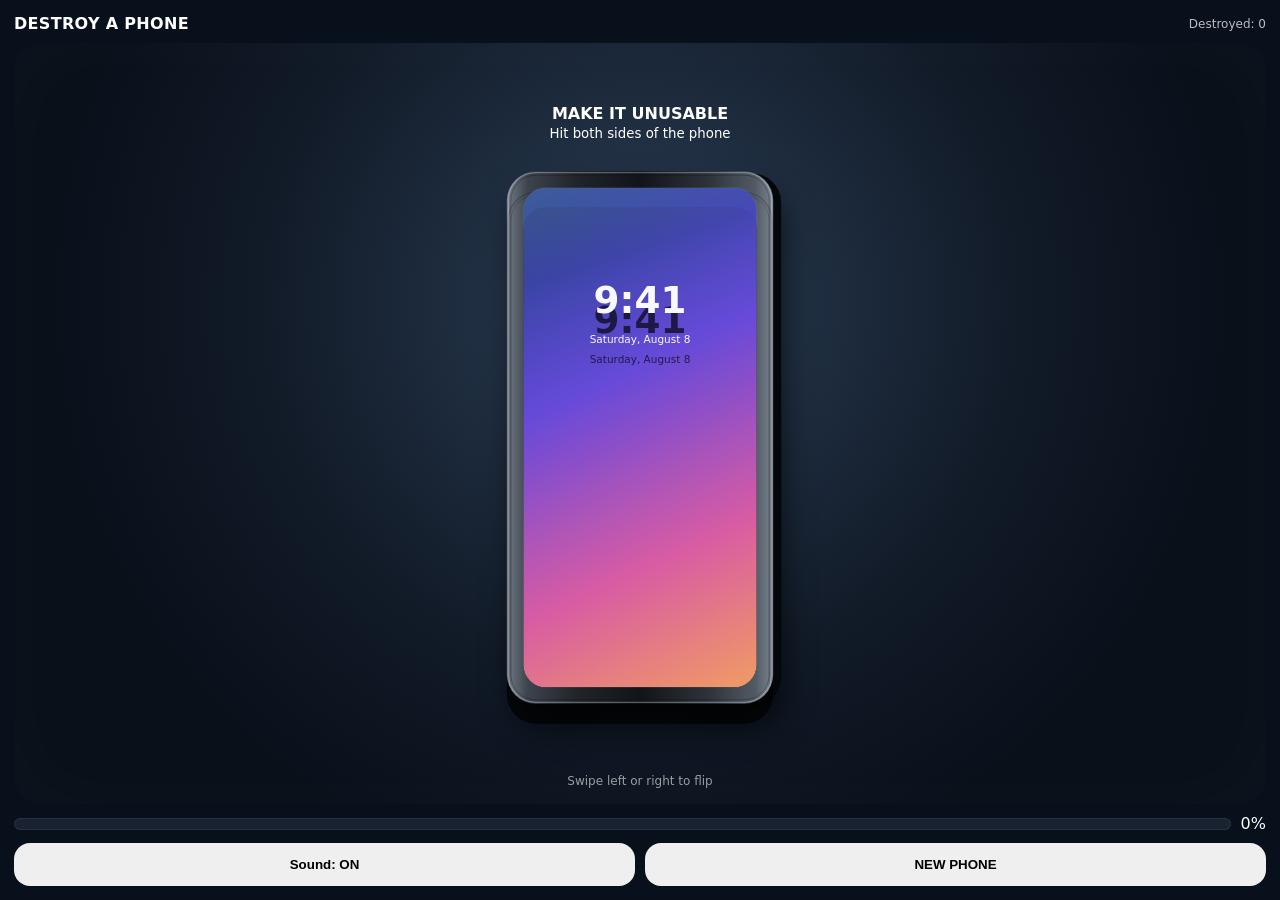
==== commit 5d8a2923: "Refine phone damage realism, clipping, progress, and materials" ====
--- a/destroy-phone.html
+++ b/destroy-phone.html
@@ -1,31 +1,33 @@
-<!doctype html><html lang="en"><head><meta charset="utf-8"><meta name="viewport" content="width=device-width,initial-scale=1,viewport-fit=cover,user-scalable=no"><title>Destroy a Phone</title><style>*{box-sizing:border-box;-webkit-tap-highlight-color:transparent}html,body{margin:0;height:100%;overflow:hidden;background:#07101b;color:#fff;font-family:system-ui,-apple-system,sans-serif}body{touch-action:none}.wrap{height:100%;display:flex;flex-direction:column;padding:14px;gap:10px}.top{display:flex;justify-content:space-between;align-items:center}.title{font-weight:900;letter-spacing:.02em}.badge{font-size:12px;opacity:.72}.stage{position:relative;flex:1;border-radius:28px;overflow:hidden;background:radial-gradient(circle at 50% 34%,#26384f 0,#101925 46%,#08101a 72%);box-shadow:inset 0 0 85px rgba(255,255,255,.025)}canvas{position:absolute;inset:0;width:100%;height:100%}.hint{position:absolute;top:8%;left:0;right:0;text-align:center;pointer-events:none;transition:.2s}.hint.hide{opacity:0}.flipHint{position:absolute;bottom:16px;left:0;right:0;text-align:center;font-size:12px;opacity:.58;pointer-events:none}.hud{display:grid;grid-template-columns:1fr auto;gap:10px;align-items:center}.meter{height:12px;background:#182231;border-radius:999px;overflow:hidden;border:1px solid rgba(255,255,255,.07)}.fill{height:100%;width:0;background:linear-gradient(90deg,#ff776f,#ffd5cf);transition:width .22s ease}.bottom{display:flex;gap:10px}button{flex:1;padding:14px;border:0;border-radius:16px;font-weight:800}</style></head><body><div class="wrap"><div class="top"><div class="title">DESTROY A PHONE</div><div class="badge" id="count">Destroyed: 0</div></div><div class="stage" id="stage"><canvas id="c"></canvas><div class="hint" id="hint"><b>MAKE IT UNUSABLE</b><br><small>Hit both sides of the phone</small></div><div class="flipHint">Swipe left or right to flip</div></div><div class="hud"><div class="meter"><div class="fill" id="fill"></div></div><div id="pct">0%</div></div><div class="bottom"><button id="sound">Sound: ON</button><button id="reset">NEW PHONE</button></div></div><script>
+<!doctype html><html lang="en"><head><meta charset="utf-8"><meta name="viewport" content="width=device-width,initial-scale=1,viewport-fit=cover,user-scalable=no"><title>Destroy a Phone</title><style>*{box-sizing:border-box;-webkit-tap-highlight-color:transparent}html,body{margin:0;height:100%;overflow:hidden;background:#07101b;color:#fff;font-family:system-ui,-apple-system,sans-serif}body{touch-action:none}.wrap{height:100%;display:flex;flex-direction:column;padding:14px;gap:10px}.top{display:flex;justify-content:space-between;align-items:center}.title{font-weight:900;letter-spacing:.02em}.badge{font-size:12px;opacity:.72}.stage{position:relative;flex:1;border-radius:28px;overflow:hidden;background:radial-gradient(circle at 50% 34%,#2b3e56 0,#111a27 48%,#08101a 74%);box-shadow:inset 0 0 90px rgba(255,255,255,.025)}canvas{position:absolute;inset:0;width:100%;height:100%}.hint{position:absolute;top:8%;left:0;right:0;text-align:center;pointer-events:none;transition:.2s}.hint.hide{opacity:0}.flipHint{position:absolute;bottom:16px;left:0;right:0;text-align:center;font-size:12px;opacity:.58;pointer-events:none}.hud{display:grid;grid-template-columns:1fr auto;gap:10px;align-items:center}.meter{height:12px;background:#182231;border-radius:999px;overflow:hidden;border:1px solid rgba(255,255,255,.07)}.fill{height:100%;width:0;background:linear-gradient(90deg,#ff776f,#ffd5cf);transition:width .2s ease}.bottom{display:flex;gap:10px}button{flex:1;padding:14px;border:0;border-radius:16px;font-weight:800}</style></head><body><div class="wrap"><div class="top"><div class="title">DESTROY A PHONE</div><div class="badge" id="count">Destroyed: 0</div></div><div class="stage" id="stage"><canvas id="c"></canvas><div class="hint" id="hint"><b>MAKE IT UNUSABLE</b><br><small>Hit both sides of the phone</small></div><div class="flipHint">Swipe left or right to flip</div></div><div class="hud"><div class="meter"><div class="fill" id="fill"></div></div><div id="pct">0%</div></div><div class="bottom"><button id="sound">Sound: ON</button><button id="reset">NEW PHONE</button></div></div><script>
 const c=document.getElementById('c'),ctx=c.getContext('2d'),stage=document.getElementById('stage'),fill=document.getElementById('fill'),pct=document.getElementById('pct'),hint=document.getElementById('hint'),count=document.getElementById('count');
 let W,H,dpr=1,audio,soundOn=true,done=false,total=0,p={},anim=false,dragX=null;const R=(a,b)=>a+Math.random()*(b-a),C=(v,a,b)=>Math.max(a,Math.min(b,v));
 function rr(a,b,w,h,r){ctx.beginPath();ctx.roundRect(a,b,w,h,r)}
 function reset(redraw=true){done=false;p.side='front';p.flip=0;p.flipTarget=0;p.frontFaults=[];p.frontMarks=[];p.backCracks=[];p.backChips=[];p.frontDents=[];p.backDents=[];p.cam=[0,0,0];p.frontCells=new Map();p.backCells=new Map();p.frameCells=new Map();p.screenHits=0;p.backHits=0;p.frameHits=0;p.totalHits=0;p.screenOff=false;p.fade=1;p.tx=p.ty=p.vx=p.vy=p.rot=p.vr=0;fill.style.width='0%';pct.textContent='0%';hint.classList.remove('hide');if(redraw)draw()}
 function layout(){W=stage.clientWidth;H=stage.clientHeight;dpr=Math.min(devicePixelRatio||1,2);c.width=W*dpr;c.height=H*dpr;ctx.setTransform(dpr,0,0,dpr,0,0);const h=Math.min(H*.70,620),w=Math.min(W*.74,h*.5);p.w=w;p.h=h;p.x=(W-w)/2;p.y=(H-h)/2+14;p.r=Math.min(38,w*.11);if(!p.frontFaults)reset(false);draw()}addEventListener('resize',layout);
-function screen(){let m=p.w*.058;return{x:m,y:m,w:p.w-2*m,h:p.h-2*m,r:p.r*.78}}function cams(){return[[p.w*.27,p.h*.13],[p.w*.42,p.h*.13],[p.w*.345,p.h*.24]]}
+function screen(){let m=p.w*.062;return{x:m,y:m,w:p.w-2*m,h:p.h-2*m,r:p.r*.76}}function cams(){return[[p.w*.27,p.h*.13],[p.w*.42,p.h*.13],[p.w*.345,p.h*.24]]}
 function matrix(){let shx=p.tx*.004,shy=p.ty*.003,sx=1-Math.abs(p.ty)*.0018,sy=1-Math.abs(p.tx)*.0013;return{a:sx,b:shy,c:shx,d:sy,e:p.x+p.w/2,f:p.y+p.h/2}}
 function worldToLocal(x,y){let m=matrix(),X=x-m.e,Y=y-m.f,det=m.a*m.d-m.b*m.c;if(!det)return{x:-999,y:-999};return{x:(m.d*X-m.c*Y)/det+p.w/2,y:(-m.b*X+m.a*Y)/det+p.h/2}}
 function applyPhoneTransform(){let m=matrix();ctx.translate(m.e,m.f);ctx.rotate(p.rot);ctx.transform(m.a,m.b,m.c,m.d,0,0);ctx.translate(-p.w/2,-p.h/2)}
 function inside(lx,ly){return lx>=0&&lx<=p.w&&ly>=0&&ly<=p.h}function insideScreen(lx,ly){let s=screen();return lx>=s.x&&lx<=s.x+s.w&&ly>=s.y&&ly<=s.y+s.h}
+function clipBody(inset=0){ctx.save();rr(inset,inset,p.w-inset*2,p.h-inset*2,Math.max(2,p.r-inset));ctx.clip()}
 function cellKey(lx,ly,cols=6,rows=10){let cc=Math.floor(C(lx/p.w*cols,0,cols-1)),rrr=Math.floor(C(ly/p.h*rows,0,rows-1));return rrr+'-'+cc}
-function bumpCell(map,key){map.set(key,Math.min(3,(map.get(key)||0)+1))}function cellScore(map){let s=0;for(const v of map.values())s+=v===1?1:v===2?1.55:1.9;return s}
-function wallpaper(s){let g=ctx.createLinearGradient(s.x,s.y,s.x+s.w,s.y+s.h);g.addColorStop(0,'#123a83');g.addColorStop(.38,'#6549db');g.addColorStop(.72,'#da5aa3');g.addColorStop(1,'#f59b60');ctx.fillStyle=g;rr(s.x,s.y,s.w,s.h,s.r);ctx.fill();let sheen=ctx.createLinearGradient(s.x,s.y,s.x+s.w*.65,s.y+s.h);sheen.addColorStop(0,'rgba(255,255,255,.16)');sheen.addColorStop(.22,'rgba(255,255,255,.025)');sheen.addColorStop(.52,'rgba(255,255,255,0)');sheen.addColorStop(1,'rgba(255,255,255,.035)');ctx.fillStyle=sheen;rr(s.x,s.y,s.w,s.h,s.r);ctx.fill();ctx.fillStyle='rgba(255,255,255,.97)';ctx.textAlign='center';ctx.font=`700 ${Math.max(18,s.w*.16)}px system-ui`;ctx.fillText('9:41',s.x+s.w/2,s.y+s.h*.25);ctx.font=`500 ${Math.max(9,s.w*.045)}px system-ui`;ctx.fillText('Saturday, August 8',s.x+s.w/2,s.y+s.h*.31)}
-function addFrontFault(x,y){let s=screen(),t=Math.floor(R(0,5));if(t===0)p.frontFaults.push({t:'bruise',x,y,r:R(11,24),h:R(220,330),a:R(.16,.31)});else if(t===1)p.frontFaults.push({t:'dead',x,y,rx:R(6,15),ry:R(10,28),rot:R(-.5,.5),a:R(.32,.58)});else if(t===2)p.frontFaults.push({t:'line',x:C(x+R(-5,5),s.x+2,s.x+s.w-2),y1:C(y-R(15,42),s.y,s.y+s.h),y2:C(y+R(15,42),s.y,s.y+s.h),h:R(150,330),a:R(.22,.45)});else p.frontMarks.push({x,y,rx:R(5,14),ry:R(1.5,4.5),rot:R(-1,1),a:R(.07,.14)})}
-function backInset(){const m=6;return{x:m,y:m,w:p.w-2*m,h:p.h-2*m,r:Math.max(4,p.r-m)}}
-function addBackCrack(x,y){let segs=[],n=Math.floor(R(3,6)),b=backInset();for(let i=0;i<n;i++){let a=R(0,Math.PI*2),len=R(14,38),pts=[[C(x,b.x+1,b.x+b.w-1),C(y,b.y+1,b.y+b.h-1)]],cx=x,cy=y;for(let j=0;j<4;j++){a+=R(-.28,.28);cx=C(cx+Math.cos(a)*len/4*R(.7,1.3),b.x+1,b.x+b.w-1);cy=C(cy+Math.sin(a)*len/4*R(.7,1.3),b.y+1,b.y+b.h-1);pts.push([cx,cy])}segs.push(pts)}p.backCracks.push(segs)}
-function drawFront(){let s=screen();ctx.save();rr(s.x,s.y,s.w,s.h,s.r);ctx.clip();if(!p.screenOff)wallpaper(s);else{ctx.fillStyle='#010205';ctx.fillRect(s.x,s.y,s.w,s.h);let g=ctx.createLinearGradient(s.x,s.y,s.x+s.w,s.y+s.h);g.addColorStop(0,'rgba(255,255,255,.085)');g.addColorStop(.18,'rgba(255,255,255,.01)');g.addColorStop(.48,'rgba(255,255,255,0)');g.addColorStop(1,'rgba(255,255,255,.025)');ctx.fillStyle=g;ctx.fillRect(s.x,s.y,s.w,s.h)}if(!p.screenOff)for(const f of p.frontFaults){if(f.t==='bruise'){let g=ctx.createRadialGradient(f.x,f.y,0,f.x,f.y,f.r);g.addColorStop(0,`hsla(${f.h},90%,62%,${f.a})`);g.addColorStop(.55,`hsla(${f.h+50},90%,55%,${f.a*.24})`);g.addColorStop(1,'rgba(0,0,0,0)');ctx.fillStyle=g;ctx.beginPath();ctx.arc(f.x,f.y,f.r,0,Math.PI*2);ctx.fill()}else if(f.t==='dead'){ctx.save();ctx.translate(f.x,f.y);ctx.rotate(f.rot);ctx.fillStyle=`rgba(0,0,0,${f.a})`;ctx.beginPath();ctx.ellipse(0,0,f.rx,f.ry,0,0,Math.PI*2);ctx.fill();ctx.restore()}else if(f.t==='line'){ctx.strokeStyle=`hsla(${f.h},95%,65%,${f.a})`;ctx.lineWidth=.75;ctx.beginPath();ctx.moveTo(f.x,f.y1);ctx.lineTo(f.x,f.y2);ctx.stroke()}}for(const m of p.frontMarks){ctx.save();ctx.translate(m.x,m.y);ctx.rotate(m.rot);ctx.fillStyle=`rgba(255,255,255,${m.a})`;ctx.beginPath();ctx.ellipse(0,0,m.rx,m.ry,0,0,Math.PI*2);ctx.fill();ctx.restore()}ctx.restore()}
-function drawCamera(q,i){let d=p.cam[i],outer=p.w*.088,lens=p.w*.057;ctx.save();ctx.shadowColor='rgba(0,0,0,.48)';ctx.shadowBlur=8;ctx.shadowOffsetY=4;ctx.beginPath();ctx.arc(q[0],q[1],outer,0,Math.PI*2);let ring=ctx.createRadialGradient(q[0]-3,q[1]-4,2,q[0],q[1],outer);ring.addColorStop(0,'#4a535e');ring.addColorStop(.36,'#252b33');ring.addColorStop(.72,'#151920');ring.addColorStop(1,'#090c11');ctx.fillStyle=ring;ctx.fill();ctx.shadowBlur=0;ctx.beginPath();ctx.arc(q[0],q[1],lens,0,Math.PI*2);let lg=ctx.createRadialGradient(q[0]-3,q[1]-4,1,q[0],q[1],lens);lg.addColorStop(0,d>=5?'#202020':'#214b70');lg.addColorStop(.42,d>=4?'#101011':'#0b2235');lg.addColorStop(1,'#010305');ctx.fillStyle=lg;ctx.fill();ctx.strokeStyle='rgba(255,255,255,.18)';ctx.lineWidth=.7;ctx.stroke();ctx.beginPath();ctx.arc(q[0]-lens*.23,q[1]-lens*.24,lens*.18,0,Math.PI*2);ctx.fillStyle=d>=4?'rgba(255,255,255,.02)':'rgba(176,226,255,.26)';ctx.fill();if(d>0){ctx.save();ctx.beginPath();ctx.arc(q[0],q[1],lens*.96,0,Math.PI*2);ctx.clip();ctx.fillStyle=`rgba(205,215,220,${Math.min(.38,d*.06)})`;ctx.fillRect(q[0]-lens,q[1]-lens,lens*2,lens*2);if(d>=3){ctx.fillStyle='rgba(0,0,0,.50)';ctx.beginPath();ctx.moveTo(q[0]+lens*.15,q[1]-lens);ctx.lineTo(q[0]+lens,q[1]-lens*.25);ctx.lineTo(q[0]+lens*.62,q[1]+lens*.55);ctx.closePath();ctx.fill()}ctx.restore()}ctx.restore()}
-function drawBack(){let base=ctx.createLinearGradient(0,0,p.w,p.h);base.addColorStop(0,'#e0e3e6');base.addColorStop(.30,'#c8cdd2');base.addColorStop(.66,'#a2aab2');base.addColorStop(1,'#7c848c');ctx.fillStyle=base;rr(0,0,p.w,p.h,p.r);ctx.fill();let gloss=ctx.createLinearGradient(0,0,p.w*.86,p.h);gloss.addColorStop(0,'rgba(255,255,255,.36)');gloss.addColorStop(.16,'rgba(255,255,255,.09)');gloss.addColorStop(.48,'rgba(255,255,255,0)');gloss.addColorStop(1,'rgba(0,0,0,.075)');ctx.fillStyle=gloss;rr(4,4,p.w-8,p.h-8,p.r-4);ctx.fill();ctx.strokeStyle='rgba(255,255,255,.24)';ctx.lineWidth=1;rr(5,5,p.w-10,p.h-10,p.r-5);ctx.stroke();ctx.fillStyle='rgba(0,0,0,.09)';ctx.beginPath();ctx.arc(p.w*.5,p.h*.57,p.w*.112,0,Math.PI*2);ctx.fill();cams().forEach((q,i)=>drawCamera(q,i));const b=backInset();ctx.save();rr(b.x,b.y,b.w,b.h,b.r);ctx.clip();ctx.strokeStyle='rgba(237,246,250,.46)';ctx.lineWidth=.46;for(const group of p.backCracks)for(const pts of group){ctx.beginPath();ctx.moveTo(pts[0][0],pts[0][1]);for(let i=1;i<pts.length;i++)ctx.lineTo(pts[i][0],pts[i][1]);ctx.stroke()}for(const m of p.backChips){ctx.save();ctx.translate(C(m.x,b.x,b.x+b.w),C(m.y,b.y,b.y+b.h));ctx.rotate(m.rot);ctx.fillStyle='rgba(68,73,80,.44)';ctx.beginPath();ctx.moveTo(-m.r*.7,m.r*.4);ctx.lineTo(0,-m.r);ctx.lineTo(m.r*.8,m.r*.55);ctx.closePath();ctx.fill();ctx.restore()}for(const d of p.backDents){ctx.save();ctx.translate(C(d.x,b.x,b.x+b.w),C(d.y,b.y,b.y+b.h));ctx.rotate(d.rot);let dg=ctx.createRadialGradient(0,0,0,0,0,Math.max(d.rx,d.ry));dg.addColorStop(0,'rgba(0,0,0,.20)');dg.addColorStop(.58,'rgba(0,0,0,.08)');dg.addColorStop(.86,'rgba(255,255,255,.05)');dg.addColorStop(1,'rgba(255,255,255,.10)');ctx.fillStyle=dg;ctx.beginPath();ctx.ellipse(0,0,d.rx,d.ry,0,0,Math.PI*2);ctx.fill();ctx.restore()}ctx.restore()}
-function drawPhone(){ctx.save();applyPhoneTransform();ctx.globalAlpha=p.fade;let visible=Math.max(.08,Math.abs(Math.cos(p.flip*Math.PI))),sx=Math.max(.08,visible);ctx.translate(p.w/2,0);ctx.scale(sx,1);ctx.translate(-p.w/2,0);let depth=8+Math.sin(p.flip*Math.PI)*13;ctx.shadowColor='rgba(0,0,0,.66)';ctx.shadowBlur=32;ctx.shadowOffsetY=20;ctx.fillStyle='#05080c';rr(depth,depth,p.w,p.h,p.r);ctx.fill();ctx.shadowBlur=0;let edge=ctx.createLinearGradient(0,0,p.w,0);edge.addColorStop(0,'#626a74');edge.addColorStop(.08,'#394049');edge.addColorStop(.26,'#20252b');edge.addColorStop(.50,'#101419');edge.addColorStop(.76,'#2c3239');edge.addColorStop(.93,'#4b535d');edge.addColorStop(1,'#707986');ctx.fillStyle=edge;rr(0,0,p.w,p.h,p.r);ctx.fill();ctx.strokeStyle='rgba(255,255,255,.28)';ctx.lineWidth=1.5;rr(1.5,1.5,p.w-3,p.h-3,p.r-2);ctx.stroke();ctx.strokeStyle='rgba(0,0,0,.28)';ctx.lineWidth=.8;rr(4,4,p.w-8,p.h-8,p.r-4);ctx.stroke();if(p.flip<.5){drawFront();for(const d of p.frontDents){ctx.save();ctx.translate(d.x,d.y);ctx.rotate(d.rot);let dg=ctx.createRadialGradient(0,0,0,0,0,Math.max(d.rx,d.ry));dg.addColorStop(0,'rgba(0,0,0,.40)');dg.addColorStop(.65,'rgba(0,0,0,.11)');dg.addColorStop(.88,'rgba(255,255,255,.04)');dg.addColorStop(1,'rgba(255,255,255,.08)');ctx.fillStyle=dg;ctx.beginPath();ctx.ellipse(0,0,d.rx,d.ry,0,0,Math.PI*2);ctx.fill();ctx.restore()}}else drawBack();ctx.restore()}
+function bumpCell(map,key){map.set(key,Math.min(4,(map.get(key)||0)+1))}function cellScore(map){let s=0;for(const v of map.values())s+=v===1?1:v===2?1.55:v===3?1.95:2.2;return s}
+function wallpaper(s){let g=ctx.createLinearGradient(s.x,s.y,s.x+s.w,s.y+s.h);g.addColorStop(0,'#123a83');g.addColorStop(.38,'#6549db');g.addColorStop(.72,'#da5aa3');g.addColorStop(1,'#f59b60');ctx.fillStyle=g;rr(s.x,s.y,s.w,s.h,s.r);ctx.fill();let sheen=ctx.createLinearGradient(s.x,s.y,s.x+s.w*.7,s.y+s.h);sheen.addColorStop(0,'rgba(255,255,255,.18)');sheen.addColorStop(.18,'rgba(255,255,255,.03)');sheen.addColorStop(.5,'rgba(255,255,255,0)');sheen.addColorStop(1,'rgba(255,255,255,.035)');ctx.fillStyle=sheen;rr(s.x,s.y,s.w,s.h,s.r);ctx.fill();ctx.fillStyle='rgba(255,255,255,.97)';ctx.textAlign='center';ctx.font=`700 ${Math.max(18,s.w*.16)}px system-ui`;ctx.fillText('9:41',s.x+s.w/2,s.y+s.h*.25);ctx.font=`500 ${Math.max(9,s.w*.045)}px system-ui`;ctx.fillText('Saturday, August 8',s.x+s.w/2,s.y+s.h*.31)}
+function addFrontFault(x,y){let s=screen(),t=Math.floor(R(0,5));if(t===0)p.frontFaults.push({t:'bruise',x,y,r:R(10,22),h:R(220,330),a:R(.14,.29)});else if(t===1)p.frontFaults.push({t:'dead',x,y,rx:R(6,14),ry:R(9,26),rot:R(-.5,.5),a:R(.30,.56)});else if(t===2)p.frontFaults.push({t:'line',x:C(x+R(-5,5),s.x+2,s.x+s.w-2),y1:C(y-R(14,38),s.y,s.y+s.h),y2:C(y+R(14,38),s.y,s.y+s.h),h:R(150,330),a:R(.18,.4)});else p.frontMarks.push({x,y,rx:R(5,13),ry:R(1.5,4),rot:R(-1,1),a:R(.06,.13)})}
+function backInset(){const m=7;return{x:m,y:m,w:p.w-2*m,h:p.h-2*m,r:Math.max(4,p.r-m)}}
+function addBackCrack(x,y){let segs=[],n=Math.floor(R(2,5)),b=backInset();for(let i=0;i<n;i++){let a=R(0,Math.PI*2),len=R(13,34),pts=[],cx=C(x,b.x+2,b.x+b.w-2),cy=C(y,b.y+2,b.y+b.h-2);pts.push([cx,cy]);for(let j=0;j<4;j++){a+=R(-.34,.34);let nx=cx+Math.cos(a)*len/4*R(.68,1.28),ny=cy+Math.sin(a)*len/4*R(.68,1.28);if(nx<=b.x+2||nx>=b.x+b.w-2||ny<=b.y+2||ny>=b.y+b.h-2){pts.push([C(nx,b.x+2,b.x+b.w-2),C(ny,b.y+2,b.y+b.h-2)]);break}cx=nx;cy=ny;pts.push([cx,cy])}segs.push(pts)}p.backCracks.push(segs)}
+function drawFront(){let s=screen();ctx.save();rr(s.x,s.y,s.w,s.h,s.r);ctx.clip();if(!p.screenOff)wallpaper(s);else{ctx.fillStyle='#010205';ctx.fillRect(s.x,s.y,s.w,s.h);let g=ctx.createLinearGradient(s.x,s.y,s.x+s.w,s.y+s.h);g.addColorStop(0,'rgba(255,255,255,.09)');g.addColorStop(.2,'rgba(255,255,255,.01)');g.addColorStop(.5,'rgba(255,255,255,0)');g.addColorStop(1,'rgba(255,255,255,.025)');ctx.fillStyle=g;ctx.fillRect(s.x,s.y,s.w,s.h)}if(!p.screenOff)for(const f of p.frontFaults){if(f.t==='bruise'){let g=ctx.createRadialGradient(f.x,f.y,0,f.x,f.y,f.r);g.addColorStop(0,`hsla(${f.h},90%,62%,${f.a})`);g.addColorStop(.55,`hsla(${f.h+50},90%,55%,${f.a*.22})`);g.addColorStop(1,'rgba(0,0,0,0)');ctx.fillStyle=g;ctx.beginPath();ctx.arc(f.x,f.y,f.r,0,Math.PI*2);ctx.fill()}else if(f.t==='dead'){ctx.save();ctx.translate(f.x,f.y);ctx.rotate(f.rot);ctx.fillStyle=`rgba(0,0,0,${f.a})`;ctx.beginPath();ctx.ellipse(0,0,f.rx,f.ry,0,0,Math.PI*2);ctx.fill();ctx.restore()}else if(f.t==='line'){ctx.strokeStyle=`hsla(${f.h},95%,65%,${f.a})`;ctx.lineWidth=.7;ctx.beginPath();ctx.moveTo(f.x,f.y1);ctx.lineTo(f.x,f.y2);ctx.stroke()}}for(const m of p.frontMarks){ctx.save();ctx.translate(m.x,m.y);ctx.rotate(m.rot);ctx.fillStyle=`rgba(255,255,255,${m.a})`;ctx.beginPath();ctx.ellipse(0,0,m.rx,m.ry,0,0,Math.PI*2);ctx.fill();ctx.restore()}ctx.restore();ctx.save();rr(s.x,s.y,s.w,s.h,s.r);ctx.strokeStyle='rgba(255,255,255,.09)';ctx.lineWidth=.8;ctx.stroke();ctx.restore()}
+function drawCamera(q,i){let d=p.cam[i],outer=p.w*.089,lens=p.w*.057;ctx.save();ctx.shadowColor='rgba(0,0,0,.5)';ctx.shadowBlur=9;ctx.shadowOffsetY=4;ctx.beginPath();ctx.arc(q[0],q[1],outer,0,Math.PI*2);let ring=ctx.createRadialGradient(q[0]-3,q[1]-4,2,q[0],q[1],outer);ring.addColorStop(0,'#59636f');ring.addColorStop(.3,'#2d343d');ring.addColorStop(.7,'#141920');ring.addColorStop(1,'#070a0e');ctx.fillStyle=ring;ctx.fill();ctx.shadowBlur=0;ctx.beginPath();ctx.arc(q[0],q[1],lens,0,Math.PI*2);let lg=ctx.createRadialGradient(q[0]-3,q[1]-4,1,q[0],q[1],lens);lg.addColorStop(0,d>=5?'#232323':'#214f77');lg.addColorStop(.42,d>=4?'#0d0d0f':'#0b2238');lg.addColorStop(1,'#010204');ctx.fillStyle=lg;ctx.fill();ctx.strokeStyle='rgba(255,255,255,.19)';ctx.lineWidth=.7;ctx.stroke();ctx.beginPath();ctx.arc(q[0]-lens*.23,q[1]-lens*.24,lens*.18,0,Math.PI*2);ctx.fillStyle=d>=4?'rgba(255,255,255,.02)':'rgba(180,230,255,.28)';ctx.fill();if(d>0){ctx.save();ctx.beginPath();ctx.arc(q[0],q[1],lens*.96,0,Math.PI*2);ctx.clip();ctx.fillStyle=`rgba(210,220,225,${Math.min(.36,d*.055)})`;ctx.fillRect(q[0]-lens,q[1]-lens,lens*2,lens*2);if(d>=3){ctx.fillStyle='rgba(0,0,0,.48)';ctx.beginPath();ctx.moveTo(q[0]+lens*.15,q[1]-lens);ctx.lineTo(q[0]+lens,q[1]-lens*.25);ctx.lineTo(q[0]+lens*.62,q[1]+lens*.55);ctx.closePath();ctx.fill()}ctx.restore()}ctx.restore()}
+function drawBack(){let base=ctx.createLinearGradient(0,0,p.w,p.h);base.addColorStop(0,'#e7e9ec');base.addColorStop(.28,'#cdd2d7');base.addColorStop(.65,'#a5adb5');base.addColorStop(1,'#788089');ctx.fillStyle=base;rr(0,0,p.w,p.h,p.r);ctx.fill();let gloss=ctx.createLinearGradient(0,0,p.w*.9,p.h);gloss.addColorStop(0,'rgba(255,255,255,.38)');gloss.addColorStop(.14,'rgba(255,255,255,.1)');gloss.addColorStop(.46,'rgba(255,255,255,0)');gloss.addColorStop(1,'rgba(0,0,0,.08)');ctx.fillStyle=gloss;rr(4,4,p.w-8,p.h-8,p.r-4);ctx.fill();ctx.strokeStyle='rgba(255,255,255,.24)';ctx.lineWidth=1;rr(5,5,p.w-10,p.h-10,p.r-5);ctx.stroke();ctx.fillStyle='rgba(0,0,0,.08)';ctx.beginPath();ctx.arc(p.w*.5,p.h*.57,p.w*.11,0,Math.PI*2);ctx.fill();cams().forEach((q,i)=>drawCamera(q,i));const b=backInset();ctx.save();rr(b.x,b.y,b.w,b.h,b.r);ctx.clip();for(const group of p.backCracks){for(const pts of group){ctx.beginPath();ctx.moveTo(pts[0][0],pts[0][1]);for(let i=1;i<pts.length;i++)ctx.lineTo(pts[i][0],pts[i][1]);ctx.strokeStyle='rgba(244,250,252,.39)';ctx.lineWidth=.42;ctx.stroke()}}for(const m of p.backChips){ctx.save();ctx.translate(C(m.x,b.x,b.x+b.w),C(m.y,b.y,b.y+b.h));ctx.rotate(m.rot);ctx.fillStyle='rgba(66,71,78,.43)';ctx.beginPath();ctx.moveTo(-m.r*.7,m.r*.4);ctx.lineTo(0,-m.r);ctx.lineTo(m.r*.8,m.r*.55);ctx.closePath();ctx.fill();ctx.restore()}for(const d of p.backDents){ctx.save();ctx.translate(C(d.x,b.x,b.x+b.w),C(d.y,b.y,b.y+b.h));ctx.rotate(d.rot);let dg=ctx.createRadialGradient(0,0,0,0,0,Math.max(d.rx,d.ry));dg.addColorStop(0,'rgba(0,0,0,.19)');dg.addColorStop(.58,'rgba(0,0,0,.07)');dg.addColorStop(.86,'rgba(255,255,255,.045)');dg.addColorStop(1,'rgba(255,255,255,.09)');ctx.fillStyle=dg;ctx.beginPath();ctx.ellipse(0,0,d.rx,d.ry,0,0,Math.PI*2);ctx.fill();ctx.restore()}ctx.restore()}
+function drawBodyDents(list){ctx.save();rr(0,0,p.w,p.h,p.r);ctx.clip();for(const d of list){ctx.save();ctx.translate(d.x,d.y);ctx.rotate(d.rot);let dg=ctx.createRadialGradient(0,0,0,0,0,Math.max(d.rx,d.ry));dg.addColorStop(0,'rgba(0,0,0,.38)');dg.addColorStop(.65,'rgba(0,0,0,.10)');dg.addColorStop(.88,'rgba(255,255,255,.04)');dg.addColorStop(1,'rgba(255,255,255,.08)');ctx.fillStyle=dg;ctx.beginPath();ctx.ellipse(0,0,d.rx,d.ry,0,0,Math.PI*2);ctx.fill();ctx.restore()}ctx.restore()}
+function drawPhone(){ctx.save();applyPhoneTransform();ctx.globalAlpha=p.fade;let ang=p.flip*Math.PI,frontness=Math.cos(ang),sx=Math.max(.075,Math.abs(frontness)),side=Math.sin(ang),depth=8+Math.abs(side)*14;ctx.translate(p.w/2,0);ctx.scale(sx,1);ctx.translate(-p.w/2,0);ctx.shadowColor='rgba(0,0,0,.68)';ctx.shadowBlur=32;ctx.shadowOffsetY=20;ctx.fillStyle='#04070a';rr(depth*(side>=0?1:-1),depth*.28,p.w,p.h,p.r);ctx.fill();ctx.shadowBlur=0;let edge=ctx.createLinearGradient(0,0,p.w,0);edge.addColorStop(0,'#707985');edge.addColorStop(.08,'#3c434c');edge.addColorStop(.26,'#20252b');edge.addColorStop(.5,'#11151a');edge.addColorStop(.76,'#2d333a');edge.addColorStop(.93,'#515a64');edge.addColorStop(1,'#7a8490');ctx.fillStyle=edge;rr(0,0,p.w,p.h,p.r);ctx.fill();ctx.strokeStyle='rgba(255,255,255,.29)';ctx.lineWidth=1.4;rr(1.5,1.5,p.w-3,p.h-3,p.r-2);ctx.stroke();ctx.strokeStyle='rgba(0,0,0,.3)';ctx.lineWidth=.8;rr(4,4,p.w-8,p.h-8,p.r-4);ctx.stroke();if(frontness>=0){drawFront();drawBodyDents(p.frontDents)}else drawBack();ctx.restore()}
 function draw(){ctx.clearRect(0,0,W,H);drawPhone()}
 function audioCtx(){if(!audio)audio=new (window.AudioContext||window.webkitAudioContext)();if(audio.state==='suspended')audio.resume();return audio}function noise(v=.04,h=800,d=.05,type='highpass'){if(!soundOn)return;let A=audioCtx(),n=Math.floor(A.sampleRate*d),b=A.createBuffer(1,n,A.sampleRate),z=b.getChannelData(0);for(let i=0;i<n;i++)z[i]=(Math.random()*2-1)*Math.pow(1-i/n,2.6);let s=A.createBufferSource(),f=A.createBiquadFilter(),g=A.createGain();s.buffer=b;f.type=type;f.frequency.value=h;g.gain.value=v;s.connect(f).connect(g).connect(A.destination);s.start()}function thump(freq=150,gain=.04,dur=.08){if(!soundOn)return;const A=audioCtx(),now=A.currentTime,o=A.createOscillator(),g=A.createGain();o.type='triangle';o.frequency.setValueAtTime(freq,now);o.frequency.exponentialRampToValueAtTime(Math.max(55,freq*.45),now+dur);g.gain.setValueAtTime(gain,now);g.gain.exponentialRampToValueAtTime(.0001,now+dur);o.connect(g).connect(A.destination);o.start();o.stop(now+dur+.01)}function hitSound(kind){if(kind==='frame'){thump(R(105,150),.055,.09);noise(.04,900,.045)}else if(kind==='cam'){thump(R(170,230),.035,.06);noise(.045,1500,.035)}else if(kind==='back'){thump(R(125,175),.05,.08);noise(.035,650,.05,'bandpass')}else{thump(R(145,190),.042,.065);noise(.03,850,.04,'bandpass')}}
-function visualDamage(){let fs=cellScore(p.frontCells),bs=cellScore(p.backCells),fr=cellScore(p.frameCells),cam=p.cam.reduce((a,b)=>a+Math.min(b,6),0);let frontVis=Math.min(28,fs*1.05+p.frontFaults.length*.75+p.frontMarks.length*.22+(p.screenOff?6:0));let backVis=Math.min(28,bs*1.05+p.backCracks.length*.72+p.backChips.length*.7+p.backDents.length*.42);let frameVis=Math.min(18,fr*1.25+p.frontDents.length*.35);let camVis=Math.min(16,cam*1.22);return C(frontVis+backVis+frameVis+camVis+Math.min(10,p.totalHits*.08),0,100)}
-function damage(){let d=visualDamage();fill.style.width=d+'%';pct.textContent=Math.round(d)+'%';if(d>=99&&!done)finish()}
+function progressParts(){let fs=cellScore(p.frontCells),bs=cellScore(p.backCells),fr=cellScore(p.frameCells),cam=p.cam.reduce((a,b)=>a+Math.min(b,6),0);let front=C(fs*1.1+p.frontFaults.length*.55+p.frontMarks.length*.12+(p.screenOff?7:0),0,30);let back=C(bs*1.12+p.backCracks.length*.5+p.backChips.length*.55+p.backDents.length*.3,0,30);let frame=C(fr*1.45+p.frontDents.length*.3,0,18);let cameras=C(cam*1.25,0,14);let persistence=C(p.totalHits*.13,0,8);return{front,back,frame,cameras,persistence,total:C(front+back+frame+cameras+persistence,0,100)}}
+function damage(){let d=progressParts().total;if(d>80)d=80+(d-80)*1.35;if(d>94)d=94+(d-94)*1.65;d=C(d,0,100);fill.style.width=d+'%';pct.textContent=Math.round(d)+'%';if(d>=99&&!done)finish()}
 function kick(lx,ly){let nx=lx/p.w-.5,ny=ly/p.h-.5;p.vx+=nx*4;p.vy+=ny*4;p.vr+=nx*.005;startAnim()}function startAnim(){if(anim)return;anim=true;requestAnimationFrame(step)}function step(){p.tx+=p.vx;p.ty+=p.vy;p.rot+=p.vr;p.vx+=(-p.tx*.11-p.vx*.32);p.vy+=(-p.ty*.11-p.vy*.32);p.vr+=(-p.rot*.15-p.vr*.3);p.flip+=(p.flipTarget-p.flip)*.18;draw();if(Math.abs(p.tx)+Math.abs(p.ty)+Math.abs(p.vx)+Math.abs(p.vy)+Math.abs(p.rot)*100+Math.abs(p.flipTarget-p.flip)*60>0.12&&!done)requestAnimationFrame(step);else{p.tx=p.ty=p.vx=p.vy=p.rot=p.vr=0;p.flip=p.flipTarget;anim=false;draw()}}
 function finish(){done=true;total++;count.textContent='Destroyed: '+total;thump(80,.10,.18);noise(.10,420,.16,'bandpass');navigator.vibrate?.([18,24,38]);let st=performance.now();function fall(){let t=(performance.now()-st)/850;p.fade=Math.max(0,1-t*.8);p.y+=2+t*7;p.rot+=.01;draw();if(t<1)requestAnimationFrame(fall);else setTimeout(()=>{reset(false);layout()},450)}requestAnimationFrame(fall)}
-function hit(wx,wy){if(done)return;let q=worldToLocal(wx,wy),lx=q.x,ly=q.y;if(!inside(lx,ly))return;hint.classList.add('hide');p.totalHits++;let kind=p.side==='front'?'screen':'back';if(p.side==='front'){if(insideScreen(lx,ly)){p.screenHits++;bumpCell(p.frontCells,cellKey(lx,ly));if(!p.screenOff){let score=cellScore(p.frontCells);if(p.frontFaults.length<14&&Math.random()<.36)addFrontFault(lx,ly);if(p.screenHits>=34||score>=28)p.screenOff=true}else if(p.frontMarks.length<18&&Math.random()<.28)p.frontMarks.push({x:lx,y:ly,rx:R(5,14),ry:R(1.5,4.5),rot:R(-1,1),a:R(.07,.15)})}else{p.frameHits++;bumpCell(p.frameCells,cellKey(lx,ly));if(p.frontDents.length<24)p.frontDents.push({x:lx,y:ly,rx:R(5,12),ry:R(2,5),rot:R(-.7,.7)});kind='frame'}}else{let k=-1,bd=p.w*.1;cams().forEach((qq,i)=>{let d=Math.hypot(lx-qq[0],ly-qq[1]);if(d<bd){bd=d;k=i}});if(k>=0){p.cam[k]=Math.min(6,p.cam[k]+1);bumpCell(p.backCells,cellKey(lx,ly));kind='cam'}else{p.backHits++;bumpCell(p.backCells,cellKey(lx,ly));if(p.backCracks.length<18&&Math.random()<.46)addBackCrack(lx,ly);if(p.backChips.length<14&&Math.random()<.16)p.backChips.push({x:lx,y:ly,r:R(3,8),rot:R(0,6)});if(p.backDents.length<20&&Math.random()<.30)p.backDents.push({x:lx,y:ly,rx:R(5,14),ry:R(2,6),rot:R(-.8,.8)});kind='back'}}hitSound(kind);kick(lx,ly);navigator.vibrate?.(7);damage();draw()}
+function hit(wx,wy){if(done)return;let q=worldToLocal(wx,wy),lx=q.x,ly=q.y;if(!inside(lx,ly))return;hint.classList.add('hide');p.totalHits++;let kind=p.side==='front'?'screen':'back';if(p.side==='front'){if(insideScreen(lx,ly)){p.screenHits++;bumpCell(p.frontCells,cellKey(lx,ly));if(!p.screenOff){let score=cellScore(p.frontCells);if(p.frontFaults.length<14&&Math.random()<.34)addFrontFault(lx,ly);if(p.screenHits>=36||score>=30)p.screenOff=true}else if(p.frontMarks.length<18&&Math.random()<.24)p.frontMarks.push({x:lx,y:ly,rx:R(5,13),ry:R(1.5,4),rot:R(-1,1),a:R(.06,.14)})}else{p.frameHits++;bumpCell(p.frameCells,cellKey(lx,ly));if(p.frontDents.length<24)p.frontDents.push({x:C(lx,2,p.w-2),y:C(ly,2,p.h-2),rx:R(5,11),ry:R(2,4.5),rot:R(-.7,.7)});kind='frame'}}else{let k=-1,bd=p.w*.1;cams().forEach((qq,i)=>{let d=Math.hypot(lx-qq[0],ly-qq[1]);if(d<bd){bd=d;k=i}});if(k>=0){p.cam[k]=Math.min(6,p.cam[k]+1);bumpCell(p.backCells,cellKey(lx,ly));kind='cam'}else{p.backHits++;bumpCell(p.backCells,cellKey(lx,ly));if(p.backCracks.length<16&&Math.random()<.42)addBackCrack(lx,ly);if(p.backChips.length<12&&Math.random()<.14)p.backChips.push({x:C(lx,8,p.w-8),y:C(ly,8,p.h-8),r:R(3,7),rot:R(0,6)});if(p.backDents.length<18&&Math.random()<.27)p.backDents.push({x:C(lx,8,p.w-8),y:C(ly,8,p.h-8),rx:R(5,13),ry:R(2,5),rot:R(-.8,.8)});kind='back'}}hitSound(kind);kick(lx,ly);navigator.vibrate?.(7);damage();draw()}
 function flipPhone(){p.side=p.side==='front'?'back':'front';p.flipTarget=p.side==='front'?0:1;startAnim()}
 stage.addEventListener('pointerdown',e=>{dragX=e.clientX});stage.addEventListener('pointerup',e=>{let dx=e.clientX-dragX;if(Math.abs(dx)>45)flipPhone();else{let r=c.getBoundingClientRect();hit(e.clientX-r.left,e.clientY-r.top)}dragX=null});document.getElementById('reset').onclick=()=>{reset(false);layout()};document.getElementById('sound').onclick=e=>{soundOn=!soundOn;e.currentTarget.textContent='Sound: '+(soundOn?'ON':'OFF')};layout();
 </script></body></html>
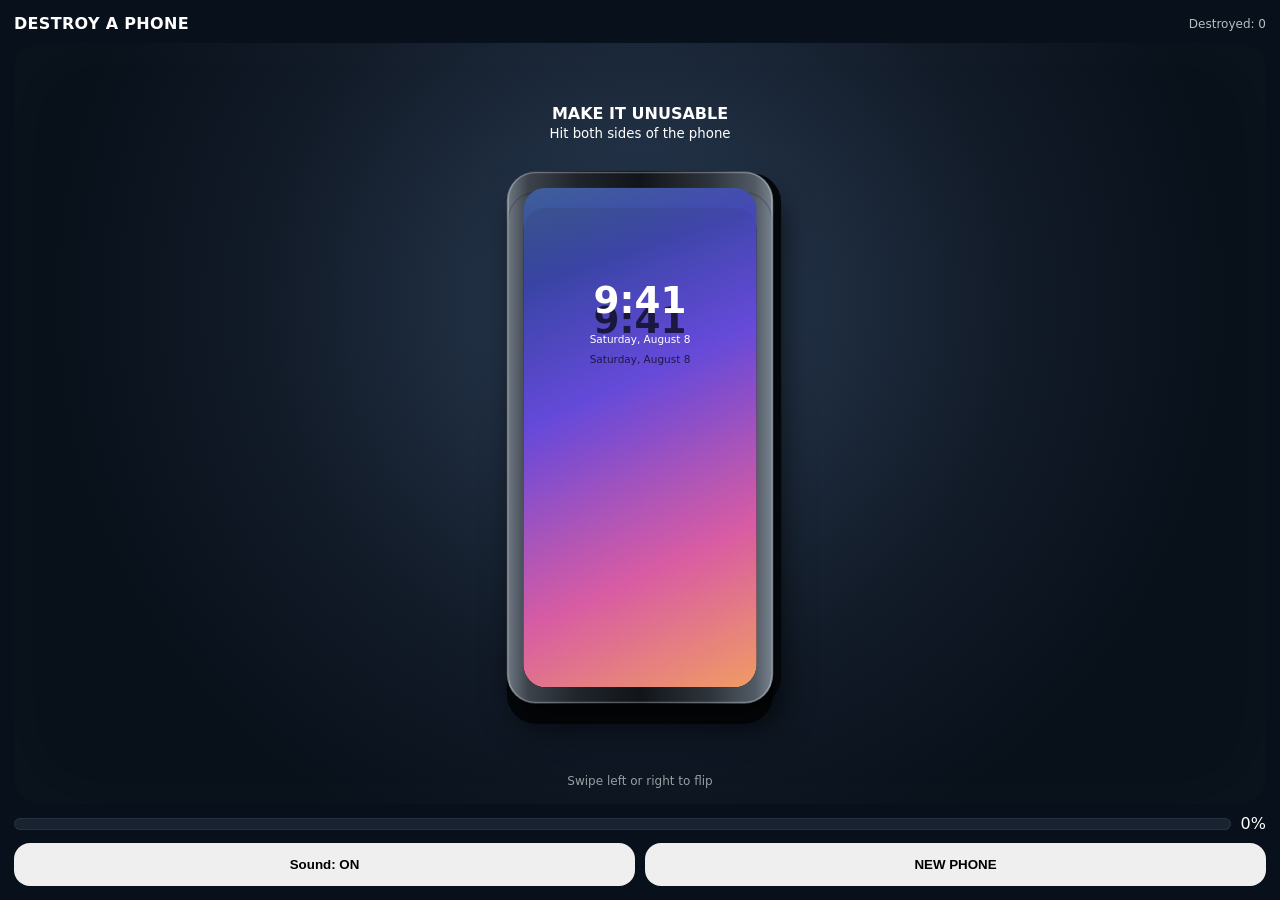
==== commit e8e50bd7: "Fix back damage ghosting and rebalance destruction progress" ====
--- a/destroy-phone.html
+++ b/destroy-phone.html
@@ -1,33 +1,22 @@
 <!doctype html><html lang="en"><head><meta charset="utf-8"><meta name="viewport" content="width=device-width,initial-scale=1,viewport-fit=cover,user-scalable=no"><title>Destroy a Phone</title><style>*{box-sizing:border-box;-webkit-tap-highlight-color:transparent}html,body{margin:0;height:100%;overflow:hidden;background:#07101b;color:#fff;font-family:system-ui,-apple-system,sans-serif}body{touch-action:none}.wrap{height:100%;display:flex;flex-direction:column;padding:14px;gap:10px}.top{display:flex;justify-content:space-between;align-items:center}.title{font-weight:900;letter-spacing:.02em}.badge{font-size:12px;opacity:.72}.stage{position:relative;flex:1;border-radius:28px;overflow:hidden;background:radial-gradient(circle at 50% 34%,#2b3e56 0,#111a27 48%,#08101a 74%);box-shadow:inset 0 0 90px rgba(255,255,255,.025)}canvas{position:absolute;inset:0;width:100%;height:100%}.hint{position:absolute;top:8%;left:0;right:0;text-align:center;pointer-events:none;transition:.2s}.hint.hide{opacity:0}.flipHint{position:absolute;bottom:16px;left:0;right:0;text-align:center;font-size:12px;opacity:.58;pointer-events:none}.hud{display:grid;grid-template-columns:1fr auto;gap:10px;align-items:center}.meter{height:12px;background:#182231;border-radius:999px;overflow:hidden;border:1px solid rgba(255,255,255,.07)}.fill{height:100%;width:0;background:linear-gradient(90deg,#ff776f,#ffd5cf);transition:width .2s ease}.bottom{display:flex;gap:10px}button{flex:1;padding:14px;border:0;border-radius:16px;font-weight:800}</style></head><body><div class="wrap"><div class="top"><div class="title">DESTROY A PHONE</div><div class="badge" id="count">Destroyed: 0</div></div><div class="stage" id="stage"><canvas id="c"></canvas><div class="hint" id="hint"><b>MAKE IT UNUSABLE</b><br><small>Hit both sides of the phone</small></div><div class="flipHint">Swipe left or right to flip</div></div><div class="hud"><div class="meter"><div class="fill" id="fill"></div></div><div id="pct">0%</div></div><div class="bottom"><button id="sound">Sound: ON</button><button id="reset">NEW PHONE</button></div></div><script>
-const c=document.getElementById('c'),ctx=c.getContext('2d'),stage=document.getElementById('stage'),fill=document.getElementById('fill'),pct=document.getElementById('pct'),hint=document.getElementById('hint'),count=document.getElementById('count');
-let W,H,dpr=1,audio,soundOn=true,done=false,total=0,p={},anim=false,dragX=null;const R=(a,b)=>a+Math.random()*(b-a),C=(v,a,b)=>Math.max(a,Math.min(b,v));
-function rr(a,b,w,h,r){ctx.beginPath();ctx.roundRect(a,b,w,h,r)}
-function reset(redraw=true){done=false;p.side='front';p.flip=0;p.flipTarget=0;p.frontFaults=[];p.frontMarks=[];p.backCracks=[];p.backChips=[];p.frontDents=[];p.backDents=[];p.cam=[0,0,0];p.frontCells=new Map();p.backCells=new Map();p.frameCells=new Map();p.screenHits=0;p.backHits=0;p.frameHits=0;p.totalHits=0;p.screenOff=false;p.fade=1;p.tx=p.ty=p.vx=p.vy=p.rot=p.vr=0;fill.style.width='0%';pct.textContent='0%';hint.classList.remove('hide');if(redraw)draw()}
+const c=document.getElementById('c'),ctx=c.getContext('2d'),stage=document.getElementById('stage'),fill=document.getElementById('fill'),pct=document.getElementById('pct'),hint=document.getElementById('hint'),count=document.getElementById('count');let W,H,dpr=1,audio,soundOn=true,done=false,total=0,p={},anim=false,dragX=null;const R=(a,b)=>a+Math.random()*(b-a),C=(v,a,b)=>Math.max(a,Math.min(b,v));function rr(a,b,w,h,r){ctx.beginPath();ctx.roundRect(a,b,w,h,r)}
+function reset(redraw=true){done=false;p.side='front';p.flip=0;p.flipTarget=0;p.frontFaults=[];p.frontMarks=[];p.backCracks=[];p.backScuffs=[];p.frontDents=[];p.backDents=[];p.cam=[0,0,0];p.frontCells=new Map();p.backCells=new Map();p.frameCells=new Map();p.totalHits=0;p.screenHits=0;p.backHits=0;p.screenOff=false;p.fade=1;p.tx=p.ty=p.vx=p.vy=p.rot=p.vr=0;fill.style.width='0%';pct.textContent='0%';hint.classList.remove('hide');if(redraw)draw()}
 function layout(){W=stage.clientWidth;H=stage.clientHeight;dpr=Math.min(devicePixelRatio||1,2);c.width=W*dpr;c.height=H*dpr;ctx.setTransform(dpr,0,0,dpr,0,0);const h=Math.min(H*.70,620),w=Math.min(W*.74,h*.5);p.w=w;p.h=h;p.x=(W-w)/2;p.y=(H-h)/2+14;p.r=Math.min(38,w*.11);if(!p.frontFaults)reset(false);draw()}addEventListener('resize',layout);
-function screen(){let m=p.w*.062;return{x:m,y:m,w:p.w-2*m,h:p.h-2*m,r:p.r*.76}}function cams(){return[[p.w*.27,p.h*.13],[p.w*.42,p.h*.13],[p.w*.345,p.h*.24]]}
-function matrix(){let shx=p.tx*.004,shy=p.ty*.003,sx=1-Math.abs(p.ty)*.0018,sy=1-Math.abs(p.tx)*.0013;return{a:sx,b:shy,c:shx,d:sy,e:p.x+p.w/2,f:p.y+p.h/2}}
-function worldToLocal(x,y){let m=matrix(),X=x-m.e,Y=y-m.f,det=m.a*m.d-m.b*m.c;if(!det)return{x:-999,y:-999};return{x:(m.d*X-m.c*Y)/det+p.w/2,y:(-m.b*X+m.a*Y)/det+p.h/2}}
-function applyPhoneTransform(){let m=matrix();ctx.translate(m.e,m.f);ctx.rotate(p.rot);ctx.transform(m.a,m.b,m.c,m.d,0,0);ctx.translate(-p.w/2,-p.h/2)}
-function inside(lx,ly){return lx>=0&&lx<=p.w&&ly>=0&&ly<=p.h}function insideScreen(lx,ly){let s=screen();return lx>=s.x&&lx<=s.x+s.w&&ly>=s.y&&ly<=s.y+s.h}
-function clipBody(inset=0){ctx.save();rr(inset,inset,p.w-inset*2,p.h-inset*2,Math.max(2,p.r-inset));ctx.clip()}
-function cellKey(lx,ly,cols=6,rows=10){let cc=Math.floor(C(lx/p.w*cols,0,cols-1)),rrr=Math.floor(C(ly/p.h*rows,0,rows-1));return rrr+'-'+cc}
-function bumpCell(map,key){map.set(key,Math.min(4,(map.get(key)||0)+1))}function cellScore(map){let s=0;for(const v of map.values())s+=v===1?1:v===2?1.55:v===3?1.95:2.2;return s}
-function wallpaper(s){let g=ctx.createLinearGradient(s.x,s.y,s.x+s.w,s.y+s.h);g.addColorStop(0,'#123a83');g.addColorStop(.38,'#6549db');g.addColorStop(.72,'#da5aa3');g.addColorStop(1,'#f59b60');ctx.fillStyle=g;rr(s.x,s.y,s.w,s.h,s.r);ctx.fill();let sheen=ctx.createLinearGradient(s.x,s.y,s.x+s.w*.7,s.y+s.h);sheen.addColorStop(0,'rgba(255,255,255,.18)');sheen.addColorStop(.18,'rgba(255,255,255,.03)');sheen.addColorStop(.5,'rgba(255,255,255,0)');sheen.addColorStop(1,'rgba(255,255,255,.035)');ctx.fillStyle=sheen;rr(s.x,s.y,s.w,s.h,s.r);ctx.fill();ctx.fillStyle='rgba(255,255,255,.97)';ctx.textAlign='center';ctx.font=`700 ${Math.max(18,s.w*.16)}px system-ui`;ctx.fillText('9:41',s.x+s.w/2,s.y+s.h*.25);ctx.font=`500 ${Math.max(9,s.w*.045)}px system-ui`;ctx.fillText('Saturday, August 8',s.x+s.w/2,s.y+s.h*.31)}
-function addFrontFault(x,y){let s=screen(),t=Math.floor(R(0,5));if(t===0)p.frontFaults.push({t:'bruise',x,y,r:R(10,22),h:R(220,330),a:R(.14,.29)});else if(t===1)p.frontFaults.push({t:'dead',x,y,rx:R(6,14),ry:R(9,26),rot:R(-.5,.5),a:R(.30,.56)});else if(t===2)p.frontFaults.push({t:'line',x:C(x+R(-5,5),s.x+2,s.x+s.w-2),y1:C(y-R(14,38),s.y,s.y+s.h),y2:C(y+R(14,38),s.y,s.y+s.h),h:R(150,330),a:R(.18,.4)});else p.frontMarks.push({x,y,rx:R(5,13),ry:R(1.5,4),rot:R(-1,1),a:R(.06,.13)})}
-function backInset(){const m=7;return{x:m,y:m,w:p.w-2*m,h:p.h-2*m,r:Math.max(4,p.r-m)}}
-function addBackCrack(x,y){let segs=[],n=Math.floor(R(2,5)),b=backInset();for(let i=0;i<n;i++){let a=R(0,Math.PI*2),len=R(13,34),pts=[],cx=C(x,b.x+2,b.x+b.w-2),cy=C(y,b.y+2,b.y+b.h-2);pts.push([cx,cy]);for(let j=0;j<4;j++){a+=R(-.34,.34);let nx=cx+Math.cos(a)*len/4*R(.68,1.28),ny=cy+Math.sin(a)*len/4*R(.68,1.28);if(nx<=b.x+2||nx>=b.x+b.w-2||ny<=b.y+2||ny>=b.y+b.h-2){pts.push([C(nx,b.x+2,b.x+b.w-2),C(ny,b.y+2,b.y+b.h-2)]);break}cx=nx;cy=ny;pts.push([cx,cy])}segs.push(pts)}p.backCracks.push(segs)}
-function drawFront(){let s=screen();ctx.save();rr(s.x,s.y,s.w,s.h,s.r);ctx.clip();if(!p.screenOff)wallpaper(s);else{ctx.fillStyle='#010205';ctx.fillRect(s.x,s.y,s.w,s.h);let g=ctx.createLinearGradient(s.x,s.y,s.x+s.w,s.y+s.h);g.addColorStop(0,'rgba(255,255,255,.09)');g.addColorStop(.2,'rgba(255,255,255,.01)');g.addColorStop(.5,'rgba(255,255,255,0)');g.addColorStop(1,'rgba(255,255,255,.025)');ctx.fillStyle=g;ctx.fillRect(s.x,s.y,s.w,s.h)}if(!p.screenOff)for(const f of p.frontFaults){if(f.t==='bruise'){let g=ctx.createRadialGradient(f.x,f.y,0,f.x,f.y,f.r);g.addColorStop(0,`hsla(${f.h},90%,62%,${f.a})`);g.addColorStop(.55,`hsla(${f.h+50},90%,55%,${f.a*.22})`);g.addColorStop(1,'rgba(0,0,0,0)');ctx.fillStyle=g;ctx.beginPath();ctx.arc(f.x,f.y,f.r,0,Math.PI*2);ctx.fill()}else if(f.t==='dead'){ctx.save();ctx.translate(f.x,f.y);ctx.rotate(f.rot);ctx.fillStyle=`rgba(0,0,0,${f.a})`;ctx.beginPath();ctx.ellipse(0,0,f.rx,f.ry,0,0,Math.PI*2);ctx.fill();ctx.restore()}else if(f.t==='line'){ctx.strokeStyle=`hsla(${f.h},95%,65%,${f.a})`;ctx.lineWidth=.7;ctx.beginPath();ctx.moveTo(f.x,f.y1);ctx.lineTo(f.x,f.y2);ctx.stroke()}}for(const m of p.frontMarks){ctx.save();ctx.translate(m.x,m.y);ctx.rotate(m.rot);ctx.fillStyle=`rgba(255,255,255,${m.a})`;ctx.beginPath();ctx.ellipse(0,0,m.rx,m.ry,0,0,Math.PI*2);ctx.fill();ctx.restore()}ctx.restore();ctx.save();rr(s.x,s.y,s.w,s.h,s.r);ctx.strokeStyle='rgba(255,255,255,.09)';ctx.lineWidth=.8;ctx.stroke();ctx.restore()}
-function drawCamera(q,i){let d=p.cam[i],outer=p.w*.089,lens=p.w*.057;ctx.save();ctx.shadowColor='rgba(0,0,0,.5)';ctx.shadowBlur=9;ctx.shadowOffsetY=4;ctx.beginPath();ctx.arc(q[0],q[1],outer,0,Math.PI*2);let ring=ctx.createRadialGradient(q[0]-3,q[1]-4,2,q[0],q[1],outer);ring.addColorStop(0,'#59636f');ring.addColorStop(.3,'#2d343d');ring.addColorStop(.7,'#141920');ring.addColorStop(1,'#070a0e');ctx.fillStyle=ring;ctx.fill();ctx.shadowBlur=0;ctx.beginPath();ctx.arc(q[0],q[1],lens,0,Math.PI*2);let lg=ctx.createRadialGradient(q[0]-3,q[1]-4,1,q[0],q[1],lens);lg.addColorStop(0,d>=5?'#232323':'#214f77');lg.addColorStop(.42,d>=4?'#0d0d0f':'#0b2238');lg.addColorStop(1,'#010204');ctx.fillStyle=lg;ctx.fill();ctx.strokeStyle='rgba(255,255,255,.19)';ctx.lineWidth=.7;ctx.stroke();ctx.beginPath();ctx.arc(q[0]-lens*.23,q[1]-lens*.24,lens*.18,0,Math.PI*2);ctx.fillStyle=d>=4?'rgba(255,255,255,.02)':'rgba(180,230,255,.28)';ctx.fill();if(d>0){ctx.save();ctx.beginPath();ctx.arc(q[0],q[1],lens*.96,0,Math.PI*2);ctx.clip();ctx.fillStyle=`rgba(210,220,225,${Math.min(.36,d*.055)})`;ctx.fillRect(q[0]-lens,q[1]-lens,lens*2,lens*2);if(d>=3){ctx.fillStyle='rgba(0,0,0,.48)';ctx.beginPath();ctx.moveTo(q[0]+lens*.15,q[1]-lens);ctx.lineTo(q[0]+lens,q[1]-lens*.25);ctx.lineTo(q[0]+lens*.62,q[1]+lens*.55);ctx.closePath();ctx.fill()}ctx.restore()}ctx.restore()}
-function drawBack(){let base=ctx.createLinearGradient(0,0,p.w,p.h);base.addColorStop(0,'#e7e9ec');base.addColorStop(.28,'#cdd2d7');base.addColorStop(.65,'#a5adb5');base.addColorStop(1,'#788089');ctx.fillStyle=base;rr(0,0,p.w,p.h,p.r);ctx.fill();let gloss=ctx.createLinearGradient(0,0,p.w*.9,p.h);gloss.addColorStop(0,'rgba(255,255,255,.38)');gloss.addColorStop(.14,'rgba(255,255,255,.1)');gloss.addColorStop(.46,'rgba(255,255,255,0)');gloss.addColorStop(1,'rgba(0,0,0,.08)');ctx.fillStyle=gloss;rr(4,4,p.w-8,p.h-8,p.r-4);ctx.fill();ctx.strokeStyle='rgba(255,255,255,.24)';ctx.lineWidth=1;rr(5,5,p.w-10,p.h-10,p.r-5);ctx.stroke();ctx.fillStyle='rgba(0,0,0,.08)';ctx.beginPath();ctx.arc(p.w*.5,p.h*.57,p.w*.11,0,Math.PI*2);ctx.fill();cams().forEach((q,i)=>drawCamera(q,i));const b=backInset();ctx.save();rr(b.x,b.y,b.w,b.h,b.r);ctx.clip();for(const group of p.backCracks){for(const pts of group){ctx.beginPath();ctx.moveTo(pts[0][0],pts[0][1]);for(let i=1;i<pts.length;i++)ctx.lineTo(pts[i][0],pts[i][1]);ctx.strokeStyle='rgba(244,250,252,.39)';ctx.lineWidth=.42;ctx.stroke()}}for(const m of p.backChips){ctx.save();ctx.translate(C(m.x,b.x,b.x+b.w),C(m.y,b.y,b.y+b.h));ctx.rotate(m.rot);ctx.fillStyle='rgba(66,71,78,.43)';ctx.beginPath();ctx.moveTo(-m.r*.7,m.r*.4);ctx.lineTo(0,-m.r);ctx.lineTo(m.r*.8,m.r*.55);ctx.closePath();ctx.fill();ctx.restore()}for(const d of p.backDents){ctx.save();ctx.translate(C(d.x,b.x,b.x+b.w),C(d.y,b.y,b.y+b.h));ctx.rotate(d.rot);let dg=ctx.createRadialGradient(0,0,0,0,0,Math.max(d.rx,d.ry));dg.addColorStop(0,'rgba(0,0,0,.19)');dg.addColorStop(.58,'rgba(0,0,0,.07)');dg.addColorStop(.86,'rgba(255,255,255,.045)');dg.addColorStop(1,'rgba(255,255,255,.09)');ctx.fillStyle=dg;ctx.beginPath();ctx.ellipse(0,0,d.rx,d.ry,0,0,Math.PI*2);ctx.fill();ctx.restore()}ctx.restore()}
-function drawBodyDents(list){ctx.save();rr(0,0,p.w,p.h,p.r);ctx.clip();for(const d of list){ctx.save();ctx.translate(d.x,d.y);ctx.rotate(d.rot);let dg=ctx.createRadialGradient(0,0,0,0,0,Math.max(d.rx,d.ry));dg.addColorStop(0,'rgba(0,0,0,.38)');dg.addColorStop(.65,'rgba(0,0,0,.10)');dg.addColorStop(.88,'rgba(255,255,255,.04)');dg.addColorStop(1,'rgba(255,255,255,.08)');ctx.fillStyle=dg;ctx.beginPath();ctx.ellipse(0,0,d.rx,d.ry,0,0,Math.PI*2);ctx.fill();ctx.restore()}ctx.restore()}
-function drawPhone(){ctx.save();applyPhoneTransform();ctx.globalAlpha=p.fade;let ang=p.flip*Math.PI,frontness=Math.cos(ang),sx=Math.max(.075,Math.abs(frontness)),side=Math.sin(ang),depth=8+Math.abs(side)*14;ctx.translate(p.w/2,0);ctx.scale(sx,1);ctx.translate(-p.w/2,0);ctx.shadowColor='rgba(0,0,0,.68)';ctx.shadowBlur=32;ctx.shadowOffsetY=20;ctx.fillStyle='#04070a';rr(depth*(side>=0?1:-1),depth*.28,p.w,p.h,p.r);ctx.fill();ctx.shadowBlur=0;let edge=ctx.createLinearGradient(0,0,p.w,0);edge.addColorStop(0,'#707985');edge.addColorStop(.08,'#3c434c');edge.addColorStop(.26,'#20252b');edge.addColorStop(.5,'#11151a');edge.addColorStop(.76,'#2d333a');edge.addColorStop(.93,'#515a64');edge.addColorStop(1,'#7a8490');ctx.fillStyle=edge;rr(0,0,p.w,p.h,p.r);ctx.fill();ctx.strokeStyle='rgba(255,255,255,.29)';ctx.lineWidth=1.4;rr(1.5,1.5,p.w-3,p.h-3,p.r-2);ctx.stroke();ctx.strokeStyle='rgba(0,0,0,.3)';ctx.lineWidth=.8;rr(4,4,p.w-8,p.h-8,p.r-4);ctx.stroke();if(frontness>=0){drawFront();drawBodyDents(p.frontDents)}else drawBack();ctx.restore()}
-function draw(){ctx.clearRect(0,0,W,H);drawPhone()}
-function audioCtx(){if(!audio)audio=new (window.AudioContext||window.webkitAudioContext)();if(audio.state==='suspended')audio.resume();return audio}function noise(v=.04,h=800,d=.05,type='highpass'){if(!soundOn)return;let A=audioCtx(),n=Math.floor(A.sampleRate*d),b=A.createBuffer(1,n,A.sampleRate),z=b.getChannelData(0);for(let i=0;i<n;i++)z[i]=(Math.random()*2-1)*Math.pow(1-i/n,2.6);let s=A.createBufferSource(),f=A.createBiquadFilter(),g=A.createGain();s.buffer=b;f.type=type;f.frequency.value=h;g.gain.value=v;s.connect(f).connect(g).connect(A.destination);s.start()}function thump(freq=150,gain=.04,dur=.08){if(!soundOn)return;const A=audioCtx(),now=A.currentTime,o=A.createOscillator(),g=A.createGain();o.type='triangle';o.frequency.setValueAtTime(freq,now);o.frequency.exponentialRampToValueAtTime(Math.max(55,freq*.45),now+dur);g.gain.setValueAtTime(gain,now);g.gain.exponentialRampToValueAtTime(.0001,now+dur);o.connect(g).connect(A.destination);o.start();o.stop(now+dur+.01)}function hitSound(kind){if(kind==='frame'){thump(R(105,150),.055,.09);noise(.04,900,.045)}else if(kind==='cam'){thump(R(170,230),.035,.06);noise(.045,1500,.035)}else if(kind==='back'){thump(R(125,175),.05,.08);noise(.035,650,.05,'bandpass')}else{thump(R(145,190),.042,.065);noise(.03,850,.04,'bandpass')}}
-function progressParts(){let fs=cellScore(p.frontCells),bs=cellScore(p.backCells),fr=cellScore(p.frameCells),cam=p.cam.reduce((a,b)=>a+Math.min(b,6),0);let front=C(fs*1.1+p.frontFaults.length*.55+p.frontMarks.length*.12+(p.screenOff?7:0),0,30);let back=C(bs*1.12+p.backCracks.length*.5+p.backChips.length*.55+p.backDents.length*.3,0,30);let frame=C(fr*1.45+p.frontDents.length*.3,0,18);let cameras=C(cam*1.25,0,14);let persistence=C(p.totalHits*.13,0,8);return{front,back,frame,cameras,persistence,total:C(front+back+frame+cameras+persistence,0,100)}}
-function damage(){let d=progressParts().total;if(d>80)d=80+(d-80)*1.35;if(d>94)d=94+(d-94)*1.65;d=C(d,0,100);fill.style.width=d+'%';pct.textContent=Math.round(d)+'%';if(d>=99&&!done)finish()}
-function kick(lx,ly){let nx=lx/p.w-.5,ny=ly/p.h-.5;p.vx+=nx*4;p.vy+=ny*4;p.vr+=nx*.005;startAnim()}function startAnim(){if(anim)return;anim=true;requestAnimationFrame(step)}function step(){p.tx+=p.vx;p.ty+=p.vy;p.rot+=p.vr;p.vx+=(-p.tx*.11-p.vx*.32);p.vy+=(-p.ty*.11-p.vy*.32);p.vr+=(-p.rot*.15-p.vr*.3);p.flip+=(p.flipTarget-p.flip)*.18;draw();if(Math.abs(p.tx)+Math.abs(p.ty)+Math.abs(p.vx)+Math.abs(p.vy)+Math.abs(p.rot)*100+Math.abs(p.flipTarget-p.flip)*60>0.12&&!done)requestAnimationFrame(step);else{p.tx=p.ty=p.vx=p.vy=p.rot=p.vr=0;p.flip=p.flipTarget;anim=false;draw()}}
-function finish(){done=true;total++;count.textContent='Destroyed: '+total;thump(80,.10,.18);noise(.10,420,.16,'bandpass');navigator.vibrate?.([18,24,38]);let st=performance.now();function fall(){let t=(performance.now()-st)/850;p.fade=Math.max(0,1-t*.8);p.y+=2+t*7;p.rot+=.01;draw();if(t<1)requestAnimationFrame(fall);else setTimeout(()=>{reset(false);layout()},450)}requestAnimationFrame(fall)}
-function hit(wx,wy){if(done)return;let q=worldToLocal(wx,wy),lx=q.x,ly=q.y;if(!inside(lx,ly))return;hint.classList.add('hide');p.totalHits++;let kind=p.side==='front'?'screen':'back';if(p.side==='front'){if(insideScreen(lx,ly)){p.screenHits++;bumpCell(p.frontCells,cellKey(lx,ly));if(!p.screenOff){let score=cellScore(p.frontCells);if(p.frontFaults.length<14&&Math.random()<.34)addFrontFault(lx,ly);if(p.screenHits>=36||score>=30)p.screenOff=true}else if(p.frontMarks.length<18&&Math.random()<.24)p.frontMarks.push({x:lx,y:ly,rx:R(5,13),ry:R(1.5,4),rot:R(-1,1),a:R(.06,.14)})}else{p.frameHits++;bumpCell(p.frameCells,cellKey(lx,ly));if(p.frontDents.length<24)p.frontDents.push({x:C(lx,2,p.w-2),y:C(ly,2,p.h-2),rx:R(5,11),ry:R(2,4.5),rot:R(-.7,.7)});kind='frame'}}else{let k=-1,bd=p.w*.1;cams().forEach((qq,i)=>{let d=Math.hypot(lx-qq[0],ly-qq[1]);if(d<bd){bd=d;k=i}});if(k>=0){p.cam[k]=Math.min(6,p.cam[k]+1);bumpCell(p.backCells,cellKey(lx,ly));kind='cam'}else{p.backHits++;bumpCell(p.backCells,cellKey(lx,ly));if(p.backCracks.length<16&&Math.random()<.42)addBackCrack(lx,ly);if(p.backChips.length<12&&Math.random()<.14)p.backChips.push({x:C(lx,8,p.w-8),y:C(ly,8,p.h-8),r:R(3,7),rot:R(0,6)});if(p.backDents.length<18&&Math.random()<.27)p.backDents.push({x:C(lx,8,p.w-8),y:C(ly,8,p.h-8),rx:R(5,13),ry:R(2,5),rot:R(-.8,.8)});kind='back'}}hitSound(kind);kick(lx,ly);navigator.vibrate?.(7);damage();draw()}
-function flipPhone(){p.side=p.side==='front'?'back':'front';p.flipTarget=p.side==='front'?0:1;startAnim()}
-stage.addEventListener('pointerdown',e=>{dragX=e.clientX});stage.addEventListener('pointerup',e=>{let dx=e.clientX-dragX;if(Math.abs(dx)>45)flipPhone();else{let r=c.getBoundingClientRect();hit(e.clientX-r.left,e.clientY-r.top)}dragX=null});document.getElementById('reset').onclick=()=>{reset(false);layout()};document.getElementById('sound').onclick=e=>{soundOn=!soundOn;e.currentTarget.textContent='Sound: '+(soundOn?'ON':'OFF')};layout();
+function screen(){let m=p.w*.062;return{x:m,y:m,w:p.w-2*m,h:p.h-2*m,r:p.r*.76}}function cams(){return[[p.w*.27,p.h*.13],[p.w*.42,p.h*.13],[p.w*.345,p.h*.24]]}function matrix(){let shx=p.tx*.004,shy=p.ty*.003,sx=1-Math.abs(p.ty)*.0018,sy=1-Math.abs(p.tx)*.0013;return{a:sx,b:shy,c:shx,d:sy,e:p.x+p.w/2,f:p.y+p.h/2}}function worldToLocal(x,y){let m=matrix(),X=x-m.e,Y=y-m.f,det=m.a*m.d-m.b*m.c;if(!det)return{x:-999,y:-999};return{x:(m.d*X-m.c*Y)/det+p.w/2,y:(-m.b*X+m.a*Y)/det+p.h/2}}function applyPhoneTransform(){let m=matrix();ctx.translate(m.e,m.f);ctx.rotate(p.rot);ctx.transform(m.a,m.b,m.c,m.d,0,0);ctx.translate(-p.w/2,-p.h/2)}function inside(x,y){return x>=0&&x<=p.w&&y>=0&&y<=p.h}function insideScreen(x,y){let s=screen();return x>=s.x&&x<=s.x+s.w&&y>=s.y&&y<=s.y+s.h}
+function cellKey(x,y,cols=6,rows=10){return Math.floor(C(y/p.h*rows,0,rows-1))+'-'+Math.floor(C(x/p.w*cols,0,cols-1))}function bump(map,key){map.set(key,Math.min(4,(map.get(key)||0)+1))}function score(map){let n=0;for(const v of map.values())n+=v===1?1:v===2?1.55:v===3?1.9:2.15;return n}function coverage(map,maxCells=60){return C(map.size/maxCells,0,1)}
+function wallpaper(s){let g=ctx.createLinearGradient(s.x,s.y,s.x+s.w,s.y+s.h);g.addColorStop(0,'#123a83');g.addColorStop(.4,'#6549db');g.addColorStop(.73,'#da5aa3');g.addColorStop(1,'#f59b60');ctx.fillStyle=g;rr(s.x,s.y,s.w,s.h,s.r);ctx.fill();let q=ctx.createLinearGradient(s.x,s.y,s.x+s.w*.7,s.y+s.h);q.addColorStop(0,'rgba(255,255,255,.19)');q.addColorStop(.18,'rgba(255,255,255,.03)');q.addColorStop(.5,'rgba(255,255,255,0)');q.addColorStop(1,'rgba(255,255,255,.035)');ctx.fillStyle=q;rr(s.x,s.y,s.w,s.h,s.r);ctx.fill();ctx.fillStyle='#fff';ctx.textAlign='center';ctx.font=`700 ${Math.max(18,s.w*.16)}px system-ui`;ctx.fillText('9:41',s.x+s.w/2,s.y+s.h*.25);ctx.font=`500 ${Math.max(9,s.w*.045)}px system-ui`;ctx.fillText('Saturday, August 8',s.x+s.w/2,s.y+s.h*.31)}
+function addFrontFault(x,y){let s=screen(),t=Math.floor(R(0,4));if(t===0)p.frontFaults.push({t:'bruise',x,y,r:R(10,22),h:R(220,330),a:R(.14,.28)});else if(t===1)p.frontFaults.push({t:'dead',x,y,rx:R(6,14),ry:R(9,26),rot:R(-.5,.5),a:R(.3,.55)});else if(t===2)p.frontFaults.push({t:'line',x:C(x+R(-5,5),s.x+2,s.x+s.w-2),y1:C(y-R(14,38),s.y,s.y+s.h),y2:C(y+R(14,38),s.y,s.y+s.h),h:R(150,330),a:R(.18,.4)});else p.frontMarks.push({x,y,rx:R(5,13),ry:R(1.5,4),rot:R(-1,1),a:R(.06,.12)})}
+function addBackDamage(x,y){const m=9,b={x:m,y:m,w:p.w-2*m,h:p.h-2*m};x=C(x,b.x,b.x+b.w);y=C(y,b.y,b.y+b.h);let near=-1,dist=22;for(let i=0;i<p.backCracks.length;i++){let a=p.backCracks[i],d=Math.hypot(x-a.x,y-a.y);if(d<dist){dist=d;near=i}}if(near>=0){let a=p.backCracks[near];a.level=Math.min(3,a.level+1);a.branches=Math.min(7,a.branches+1)}else p.backCracks.push({x,y,seed:Math.random()*999,level:1,branches:Math.floor(R(2,5))});if(Math.random()<.32)p.backScuffs.push({x,y,rx:R(5,14),ry:R(1.4,4),rot:R(-1,1),a:R(.06,.13)});if(Math.random()<.24)p.backDents.push({x,y,rx:R(5,12),ry:R(2,5),rot:R(-.8,.8)})}
+function drawFront(){let s=screen();ctx.save();rr(s.x,s.y,s.w,s.h,s.r);ctx.clip();if(!p.screenOff)wallpaper(s);else{ctx.fillStyle='#010205';ctx.fillRect(s.x,s.y,s.w,s.h);let g=ctx.createLinearGradient(s.x,s.y,s.x+s.w,s.y+s.h);g.addColorStop(0,'rgba(255,255,255,.09)');g.addColorStop(.22,'rgba(255,255,255,.01)');g.addColorStop(.55,'rgba(255,255,255,0)');g.addColorStop(1,'rgba(255,255,255,.025)');ctx.fillStyle=g;ctx.fillRect(s.x,s.y,s.w,s.h)}if(!p.screenOff)for(const f of p.frontFaults){if(f.t==='bruise'){let g=ctx.createRadialGradient(f.x,f.y,0,f.x,f.y,f.r);g.addColorStop(0,`hsla(${f.h},90%,62%,${f.a})`);g.addColorStop(.55,`hsla(${f.h+50},90%,55%,${f.a*.22})`);g.addColorStop(1,'rgba(0,0,0,0)');ctx.fillStyle=g;ctx.beginPath();ctx.arc(f.x,f.y,f.r,0,7);ctx.fill()}else if(f.t==='dead'){ctx.save();ctx.translate(f.x,f.y);ctx.rotate(f.rot);ctx.fillStyle=`rgba(0,0,0,${f.a})`;ctx.beginPath();ctx.ellipse(0,0,f.rx,f.ry,0,0,7);ctx.fill();ctx.restore()}else{ctx.strokeStyle=`hsla(${f.h},95%,65%,${f.a})`;ctx.lineWidth=.7;ctx.beginPath();ctx.moveTo(f.x,f.y1);ctx.lineTo(f.x,f.y2);ctx.stroke()}}for(const m of p.frontMarks){ctx.save();ctx.translate(m.x,m.y);ctx.rotate(m.rot);ctx.fillStyle=`rgba(255,255,255,${m.a})`;ctx.beginPath();ctx.ellipse(0,0,m.rx,m.ry,0,0,7);ctx.fill();ctx.restore()}ctx.restore()}
+function drawCamera(q,i){let d=p.cam[i],outer=p.w*.089,lens=p.w*.057;ctx.save();ctx.shadowColor='rgba(0,0,0,.5)';ctx.shadowBlur=8;ctx.shadowOffsetY=4;ctx.beginPath();ctx.arc(q[0],q[1],outer,0,7);let rg=ctx.createRadialGradient(q[0]-3,q[1]-4,2,q[0],q[1],outer);rg.addColorStop(0,'#59636f');rg.addColorStop(.3,'#2d343d');rg.addColorStop(.7,'#141920');rg.addColorStop(1,'#070a0e');ctx.fillStyle=rg;ctx.fill();ctx.shadowBlur=0;ctx.beginPath();ctx.arc(q[0],q[1],lens,0,7);let lg=ctx.createRadialGradient(q[0]-3,q[1]-4,1,q[0],q[1],lens);lg.addColorStop(0,d>=5?'#232323':'#214f77');lg.addColorStop(.42,d>=4?'#0d0d0f':'#0b2238');lg.addColorStop(1,'#010204');ctx.fillStyle=lg;ctx.fill();ctx.strokeStyle='rgba(255,255,255,.19)';ctx.lineWidth=.7;ctx.stroke();ctx.beginPath();ctx.arc(q[0]-lens*.23,q[1]-lens*.24,lens*.18,0,7);ctx.fillStyle=d>=4?'rgba(255,255,255,.02)':'rgba(180,230,255,.28)';ctx.fill();if(d>0){ctx.beginPath();ctx.arc(q[0],q[1],lens*.9,0,7);ctx.fillStyle=`rgba(210,220,225,${Math.min(.28,d*.045)})`;ctx.fill()}ctx.restore()}
+function drawCrack(cr){let n=cr.branches,rad=18+cr.level*8;for(let i=0;i<n;i++){let a=(cr.seed+i*2.17)%6.283,px=cr.x,py=cr.y;ctx.beginPath();ctx.moveTo(px,py);for(let j=1;j<=4;j++){a+=Math.sin(cr.seed+i*9+j*4)*.16;let len=rad/4*(.82+((cr.seed+i+j*3)%7)/20);px+=Math.cos(a)*len;py+=Math.sin(a)*len;px=C(px,10,p.w-10);py=C(py,10,p.h-10);ctx.lineTo(px,py)}ctx.strokeStyle='rgba(55,62,70,.58)';ctx.lineWidth=.48;ctx.stroke()}}
+function drawBack(){let base=ctx.createLinearGradient(0,0,p.w,p.h);base.addColorStop(0,'#e7e9ec');base.addColorStop(.3,'#cdd2d7');base.addColorStop(.66,'#a5adb5');base.addColorStop(1,'#788089');ctx.fillStyle=base;rr(0,0,p.w,p.h,p.r);ctx.fill();let gloss=ctx.createLinearGradient(0,0,p.w*.9,p.h);gloss.addColorStop(0,'rgba(255,255,255,.38)');gloss.addColorStop(.14,'rgba(255,255,255,.09)');gloss.addColorStop(.48,'rgba(255,255,255,0)');gloss.addColorStop(1,'rgba(0,0,0,.075)');ctx.fillStyle=gloss;rr(4,4,p.w-8,p.h-8,p.r-4);ctx.fill();ctx.fillStyle='rgba(0,0,0,.07)';ctx.beginPath();ctx.arc(p.w*.5,p.h*.57,p.w*.11,0,7);ctx.fill();cams().forEach((q,i)=>drawCamera(q,i));ctx.save();rr(8,8,p.w-16,p.h-16,p.r-8);ctx.clip();ctx.shadowColor='transparent';for(const cr of p.backCracks)drawCrack(cr);for(const s of p.backScuffs){ctx.save();ctx.translate(s.x,s.y);ctx.rotate(s.rot);ctx.fillStyle=`rgba(55,60,66,${s.a})`;ctx.beginPath();ctx.ellipse(0,0,s.rx,s.ry,0,0,7);ctx.fill();ctx.restore()}for(const d of p.backDents){ctx.save();ctx.translate(d.x,d.y);ctx.rotate(d.rot);let g=ctx.createRadialGradient(0,0,0,0,0,Math.max(d.rx,d.ry));g.addColorStop(0,'rgba(0,0,0,.16)');g.addColorStop(.72,'rgba(0,0,0,.04)');g.addColorStop(1,'rgba(255,255,255,.045)');ctx.fillStyle=g;ctx.beginPath();ctx.ellipse(0,0,d.rx,d.ry,0,0,7);ctx.fill();ctx.restore()}ctx.restore()}
+function drawDents(list){ctx.save();rr(1,1,p.w-2,p.h-2,p.r-1);ctx.clip();for(const d of list){ctx.save();ctx.translate(d.x,d.y);ctx.rotate(d.rot);let g=ctx.createRadialGradient(0,0,0,0,0,Math.max(d.rx,d.ry));g.addColorStop(0,'rgba(0,0,0,.33)');g.addColorStop(.72,'rgba(0,0,0,.08)');g.addColorStop(1,'rgba(255,255,255,.06)');ctx.fillStyle=g;ctx.beginPath();ctx.ellipse(0,0,d.rx,d.ry,0,0,7);ctx.fill();ctx.restore()}ctx.restore()}
+function drawPhone(){ctx.save();applyPhoneTransform();ctx.globalAlpha=p.fade;let ang=p.flip*Math.PI,frontness=Math.cos(ang),sx=Math.max(.075,Math.abs(frontness)),side=Math.sin(ang),depth=8+Math.abs(side)*14;ctx.translate(p.w/2,0);ctx.scale(sx,1);ctx.translate(-p.w/2,0);ctx.shadowColor='rgba(0,0,0,.68)';ctx.shadowBlur=32;ctx.shadowOffsetY=20;ctx.fillStyle='#04070a';rr(depth*(side>=0?1:-1),depth*.28,p.w,p.h,p.r);ctx.fill();ctx.shadowBlur=0;let edge=ctx.createLinearGradient(0,0,p.w,0);edge.addColorStop(0,'#707985');edge.addColorStop(.08,'#3c434c');edge.addColorStop(.26,'#20252b');edge.addColorStop(.5,'#11151a');edge.addColorStop(.76,'#2d333a');edge.addColorStop(.93,'#515a64');edge.addColorStop(1,'#7a8490');ctx.fillStyle=edge;rr(0,0,p.w,p.h,p.r);ctx.fill();ctx.strokeStyle='rgba(255,255,255,.28)';ctx.lineWidth=1.3;rr(1.5,1.5,p.w-3,p.h-3,p.r-2);ctx.stroke();if(frontness>=0){drawFront();drawDents(p.frontDents)}else drawBack();ctx.restore()}function draw(){ctx.clearRect(0,0,W,H);drawPhone()}
+function audioCtx(){if(!audio)audio=new(window.AudioContext||window.webkitAudioContext)();if(audio.state==='suspended')audio.resume();return audio}function noise(v=.04,h=800,d=.05,type='highpass'){if(!soundOn)return;let A=audioCtx(),n=Math.floor(A.sampleRate*d),b=A.createBuffer(1,n,A.sampleRate),z=b.getChannelData(0);for(let i=0;i<n;i++)z[i]=(Math.random()*2-1)*Math.pow(1-i/n,2.6);let s=A.createBufferSource(),f=A.createBiquadFilter(),g=A.createGain();s.buffer=b;f.type=type;f.frequency.value=h;g.gain.value=v;s.connect(f).connect(g).connect(A.destination);s.start()}function thump(freq=150,gain=.04,dur=.08){if(!soundOn)return;const A=audioCtx(),now=A.currentTime,o=A.createOscillator(),g=A.createGain();o.type='triangle';o.frequency.setValueAtTime(freq,now);o.frequency.exponentialRampToValueAtTime(Math.max(55,freq*.45),now+dur);g.gain.setValueAtTime(gain,now);g.gain.exponentialRampToValueAtTime(.0001,now+dur);o.connect(g).connect(A.destination);o.start();o.stop(now+dur+.01)}function hitSound(k){if(k==='frame'){thump(R(105,150),.055,.09);noise(.04,900,.045)}else if(k==='cam'){thump(R(170,230),.035,.06);noise(.045,1500,.035)}else if(k==='back'){thump(R(125,175),.05,.08);noise(.035,650,.05,'bandpass')}else{thump(R(145,190),.042,.065);noise(.03,850,.04,'bandpass')}}
+function progress(){let fCov=coverage(p.frontCells),bCov=coverage(p.backCells),frCov=coverage(p.frameCells);let fSev=C(score(p.frontCells)/52,0,1),bSev=C(score(p.backCells)/52,0,1),frSev=C(score(p.frameCells)/28,0,1);let front=35*C(fCov*.58+fSev*.24+Math.min(1,(p.frontFaults.length+p.frontMarks.length*.35)/12)*.10+(p.screenOff?.08:0),0,1);let back=35*C(bCov*.60+bSev*.25+Math.min(1,(p.backCracks.length+p.backDents.length*.45+p.backScuffs.length*.2)/15)*.15,0,1);let frame=15*C(frCov*.62+frSev*.38,0,1);let cameras=15*C(p.cam.reduce((a,b)=>a+b,0)/18,0,1);let d=front+back+frame+cameras;let active=(p.frontCells.size>0)+(p.backCells.size>0)+(p.frameCells.size>0)+(p.cam.some(v=>v>0)?1:0);if(d>72&&active>=3)d+=Math.min(8,(p.totalHits-35)*.16);return C(d,0,100)}function damage(){let d=progress();fill.style.width=d+'%';pct.textContent=Math.round(d)+'%';if(d>=99&&!done)finish()}
+function kick(x,y){p.vx+=(x/p.w-.5)*4;p.vy+=(y/p.h-.5)*4;p.vr+=(x/p.w-.5)*.005;startAnim()}function startAnim(){if(anim)return;anim=true;requestAnimationFrame(step)}function step(){p.tx+=p.vx;p.ty+=p.vy;p.rot+=p.vr;p.vx+=(-p.tx*.11-p.vx*.32);p.vy+=(-p.ty*.11-p.vy*.32);p.vr+=(-p.rot*.15-p.vr*.3);p.flip+=(p.flipTarget-p.flip)*.18;draw();if(Math.abs(p.tx)+Math.abs(p.ty)+Math.abs(p.vx)+Math.abs(p.vy)+Math.abs(p.rot)*100+Math.abs(p.flipTarget-p.flip)*60>.12&&!done)requestAnimationFrame(step);else{p.tx=p.ty=p.vx=p.vy=p.rot=p.vr=0;p.flip=p.flipTarget;anim=false;draw()}}
+function finish(){done=true;total++;count.textContent='Destroyed: '+total;thump(80,.1,.18);noise(.1,420,.16,'bandpass');navigator.vibrate?.([18,24,38]);let st=performance.now();function fall(){let t=(performance.now()-st)/850;p.fade=Math.max(0,1-t*.8);p.y+=2+t*7;p.rot+=.01;draw();if(t<1)requestAnimationFrame(fall);else setTimeout(()=>{reset(false);layout()},450)}requestAnimationFrame(fall)}
+function hit(wx,wy){if(done)return;let q=worldToLocal(wx,wy),x=q.x,y=q.y;if(!inside(x,y))return;hint.classList.add('hide');p.totalHits++;let kind=p.side==='front'?'screen':'back';if(p.side==='front'){if(insideScreen(x,y)){p.screenHits++;bump(p.frontCells,cellKey(x,y));if(!p.screenOff){if(p.frontFaults.length<14&&Math.random()<.34)addFrontFault(x,y);if(p.screenHits>=38||score(p.frontCells)>=31)p.screenOff=true}else if(p.frontMarks.length<18&&Math.random()<.24)p.frontMarks.push({x,y,rx:R(5,13),ry:R(1.5,4),rot:R(-1,1),a:R(.06,.13)})}else{bump(p.frameCells,cellKey(x,y));if(p.frontDents.length<24)p.frontDents.push({x:C(x,2,p.w-2),y:C(y,2,p.h-2),rx:R(5,11),ry:R(2,4.5),rot:R(-.7,.7)});kind='frame'}}else{let k=-1,bd=p.w*.1;cams().forEach((q,i)=>{let d=Math.hypot(x-q[0],y-q[1]);if(d<bd){bd=d;k=i}});if(k>=0){p.cam[k]=Math.min(6,p.cam[k]+1);bump(p.backCells,cellKey(x,y));kind='cam'}else{p.backHits++;bump(p.backCells,cellKey(x,y));addBackDamage(x,y);kind='back'}}hitSound(kind);kick(x,y);navigator.vibrate?.(7);damage();draw()}
+function flipPhone(){p.side=p.side==='front'?'back':'front';p.flipTarget=p.side==='front'?0:1;startAnim()}stage.addEventListener('pointerdown',e=>dragX=e.clientX);stage.addEventListener('pointerup',e=>{let dx=e.clientX-dragX;if(Math.abs(dx)>45)flipPhone();else{let r=c.getBoundingClientRect();hit(e.clientX-r.left,e.clientY-r.top)}dragX=null});document.getElementById('reset').onclick=()=>{reset(false);layout()};document.getElementById('sound').onclick=e=>{soundOn=!soundOn;e.currentTarget.textContent='Sound: '+(soundOn?'ON':'OFF')};layout();
 </script></body></html>
